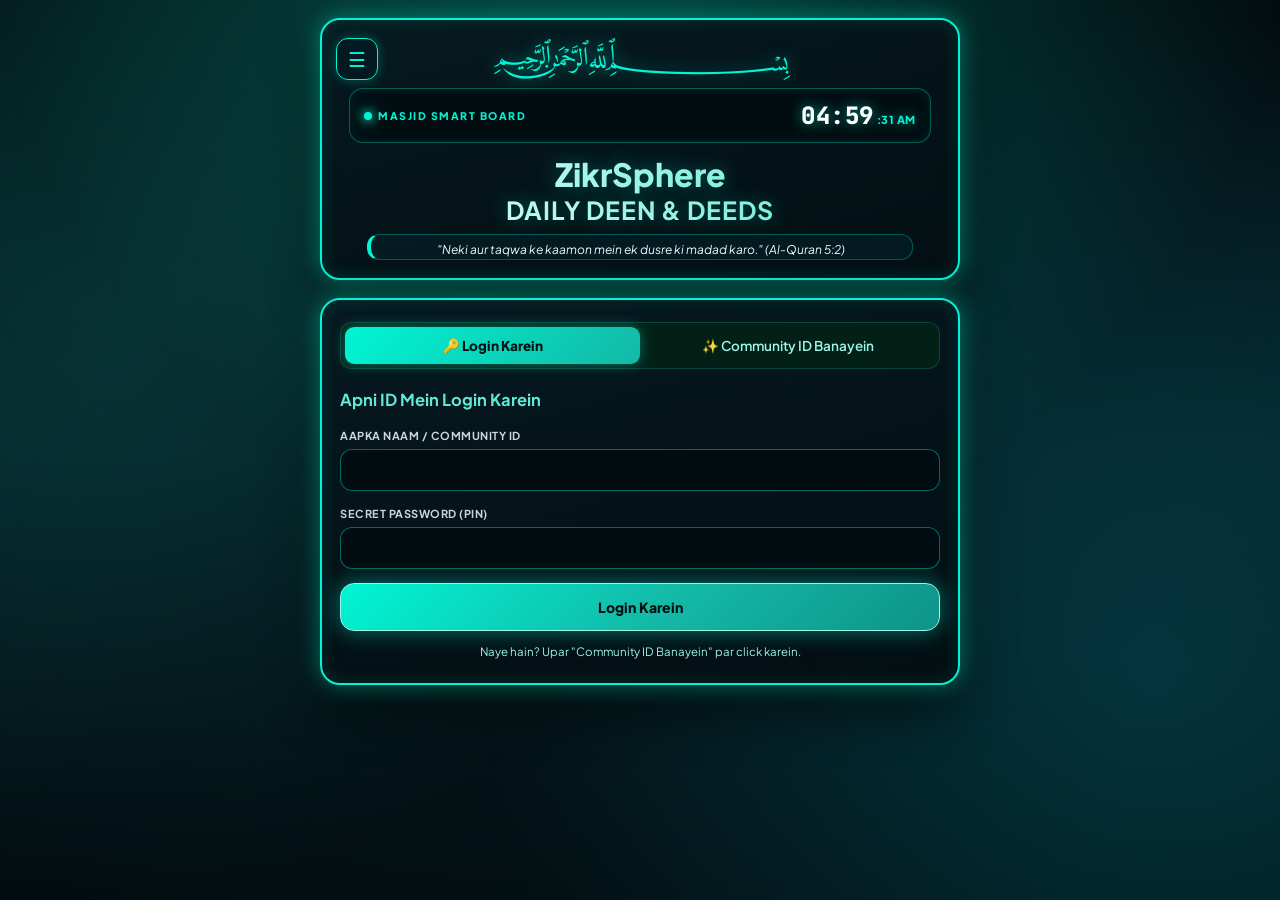
==== index.html @ a0f5b9b6 "Update print statement from 'Hello' to 'Goodbye'" ====
<!DOCTYPE html>
<html lang="en">
<head>
    <meta charset="UTF-8">
    <script>
      window.deferredInstallPrompt = null;
      window.addEventListener('beforeinstallprompt', function(e) {
        e.preventDefault();
        window.deferredInstallPrompt = e;
      });
    </script>

    <script src="https://cdn.onesignal.com/sdks/web/v16/OneSignalSDK.page.js" defer></script>
    <script>
      window.OneSignalDeferred = window.OneSignalDeferred || [];
      OneSignalDeferred.push(async function(OneSignal) {
        await OneSignal.init({
          appId: "ca081af3-7201-48d8-a6d3-e0fd6e624ccb",
          notifyButton: { enable: false }
        });
        try { await OneSignal.Notifications.requestPermission(); } catch(e) {}
      });
    </script>

    <meta name="google-site-verification" content="edHXVXITTAfMQl8u8ikPInDeuiBOflpyqihuVVBjpzU" />
    <link rel="canonical" href="https://zikrsphere.vercel.app/" />
    <meta name="viewport" content="width=device-width, initial-scale=1.0">
    <meta name="theme-color" content="#031014">
    <link rel="manifest" href="manifest.json">
    
    <title>ZikrSphere | Daily Deen & Deeds by ABBU SHAHMA, Muhammad Sibgathullah & MD FIROZ ALAM</title>
    <meta name="author" content="ABBU SHAHMA, Muhammad Sibgathullah, MD FIROZ ALAM">
    <meta name="description" content="ZikrSphere | Daily Deen & Deeds - Islamic Community Tracker by ABBU SHAHMA, Muhammad Sibgathullah, and MD FIROZ ALAM.">
    <meta name="keywords" content="ZikrSphere, abbu shahma, Muhammad Sibgathullah, MD FIROZ ALAM">

    <link rel="icon" type="image/jpeg" sizes="192x192" href="https://zikrsphere.vercel.app/logo.jpg">
    <link rel="apple-touch-icon" href="https://zikrsphere.vercel.app/logo.jpg">

    <link href="https://fonts.googleapis.com/css2?family=Amiri:wght@400;700&family=JetBrains+Mono:wght@600;700;800&family=Noto+Nastaliq+Urdu:wght@400;700&family=Noto+Sans+Devanagari:wght@400;600;700&family=Plus+Jakarta+Sans:wght@400;500;600;700;800&display=swap" rel="stylesheet">
    <link rel="stylesheet" href="style.css">

    <!-- ✨ MASJID AL-NOOR FUTURISTIC NEON AQUA LED DISPLAY THEME -->
    <style>
      :root {
        --bg-deep: #031014 !important;
        --bg-card: rgba(5, 22, 28, 0.92) !important;
        --gold: #00f5d4 !important;
        --gold-light: #5eead4 !important;
        --emerald-bright: #00f5d4 !important;
        --text-main: #f0fdfa !important;
        --text-muted: #99f6e4 !important;
        --border-gold: rgba(0, 245, 212, 0.45) !important;
        --border-subtle: rgba(45, 212, 191, 0.2) !important;
      }

      /* Sunlit Mosque Teal-Slate Ambience Background */
      body {
        background-color: #020c10 !important;
        background-image:
          radial-gradient(circle at 50% -10%, rgba(0, 245, 212, 0.28) 0%, transparent 55%),
          radial-gradient(circle at 10% 35%, rgba(20, 184, 166, 0.16) 0%, transparent 45%),
          radial-gradient(circle at 90% 75%, rgba(6, 182, 212, 0.18) 0%, transparent 50%),
          linear-gradient(135deg, rgba(0, 245, 212, 0.04) 0%, transparent 40%, rgba(0, 245, 212, 0.03) 100%),
          linear-gradient(180deg, #020a0d 0%, #051920 50%, #020c10 100%) !important;
        background-attachment: fixed !important;
        color: #f0fdfa !important;
        padding-bottom: 135px !important;
      }

      /* Neon Aqua LED Framed Display Board (Exactly like Masjid Digital Screen) */
      header, .card, .side-drawer, .modal-content, .notif-dropdown-popup {
        background: linear-gradient(165deg, rgba(6, 24, 31, 0.95) 0%, rgba(3, 14, 18, 0.98) 100%) !important;
        border: 2px solid #00f5d4 !important;
        box-shadow:
          0 0 22px rgba(0, 245, 212, 0.38),
          0 0 45px rgba(0, 245, 212, 0.12),
          inset 0 0 18px rgba(0, 245, 212, 0.12),
          0 20px 50px rgba(0, 0, 0, 0.85) !important;
        backdrop-filter: blur(18px) !important;
        -webkit-backdrop-filter: blur(18px) !important;
        border-radius: 20px !important;
      }

      /* Live Digital Masjid Clock Bar inside Header */
      .masjid-digital-topbar {
        display: flex;
        justify-content: space-between;
        align-items: center;
        background: rgba(2, 12, 16, 0.85);
        border: 1px solid rgba(0, 245, 212, 0.35);
        border-radius: 14px;
        padding: 8px 14px;
        margin: 10px auto 12px auto;
        max-width: 96%;
        box-shadow: inset 0 0 12px rgba(0, 245, 212, 0.1);
      }
      .masjid-board-tag {
        display: inline-flex;
        align-items: center;
        gap: 6px;
        font-size: 10.5px;
        font-weight: 800;
        letter-spacing: 1.5px;
        text-transform: uppercase;
        color: #00f5d4;
      }
      .masjid-led-dot {
        width: 8px;
        height: 8px;
        border-radius: 50%;
        background: #00f5d4;
        box-shadow: 0 0 10px #00f5d4, 0 0 18px #00f5d4;
        animation: pulseLed 1.8s infinite ease-in-out;
      }
      @keyframes pulseLed {
        0%, 100% { opacity: 1; transform: scale(1); }
        50% { opacity: 0.45; transform: scale(1.25); }
      }
      .masjid-live-clock {
        font-family: 'JetBrains Mono', monospace;
        font-size: clamp(18px, 4.5vw, 24px);
        font-weight: 800;
        color: #ffffff;
        text-shadow: 0 0 14px rgba(0, 245, 212, 0.65);
        letter-spacing: 0.5px;
      }
      .masjid-live-clock small {
        font-size: 11px;
        color: #00f5d4;
        margin-left: 3px;
      }

      header h1 {
        font-family: 'Plus Jakarta Sans', sans-serif !important;
        font-size: clamp(22px, 5vw, 32px) !important;
        font-weight: 800 !important;
        line-height: 1.2 !important;
        color: #ffffff !important;
        text-shadow: 0 0 20px rgba(0, 245, 212, 0.35) !important;
        margin: 4px 0 8px 0 !important;
      }
      header h1 .cyan-italic {
        display: block;
        font-size: 0.78em;
        font-weight: 700 !important;
        color: #00f5d4 !important;
        letter-spacing: 1px;
        text-transform: uppercase;
        margin-top: 2px;
      }

      .bismillah {
        color: #00f5d4 !important;
        text-shadow: 0 0 16px rgba(0, 245, 212, 0.55) !important;
      }

      .ayah-box {
        background: rgba(4, 31, 38, 0.72) !important;
        border: 1px solid rgba(0, 245, 212, 0.3) !important;
        border-left: 4px solid #00f5d4 !important;
        color: #e6fffa !important;
        border-radius: 12px !important;
      }

      .hijri-badge {
        background: rgba(0, 245, 212, 0.12) !important;
        border: 1.5px solid #00f5d4 !important;
        color: #ffffff !important;
        font-weight: 800 !important;
        box-shadow: 0 0 16px rgba(0, 245, 212, 0.25) !important;
      }

      .menu-toggle-btn, .notif-bell-btn {
        background: rgba(4, 26, 33, 0.9) !important;
        border: 1.5px solid #00f5d4 !important;
        color: #00f5d4 !important;
        box-shadow: 0 0 12px rgba(0, 245, 212, 0.3) !important;
      }
      .supreme-admin-pill {
        background: rgba(0, 245, 212, 0.15) !important;
        border: 1.5px solid #00f5d4 !important;
        color: #00f5d4 !important;
        box-shadow: 0 0 12px rgba(0, 245, 212, 0.25) !important;
      }

      /* First Page (Home) Styled Like Masjid Smart Display Panels */
      .guide-box {
        background: linear-gradient(145deg, rgba(6, 36, 44, 0.85) 0%, rgba(3, 18, 23, 0.95) 100%) !important;
        border: 1.5px solid rgba(0, 245, 212, 0.32) !important;
        border-left: 5px solid #00f5d4 !important;
        border-radius: 16px !important;
        box-shadow: 0 8px 24px rgba(0, 0, 0, 0.45), inset 0 0 15px rgba(0, 245, 212, 0.06) !important;
        padding: 16px !important;
        margin-bottom: 14px !important;
      }
      .guide-box h3 {
        color: #00f5d4 !important;
        border-bottom: 1px solid rgba(0, 245, 212, 0.22) !important;
        padding-bottom: 6px !important;
        margin-bottom: 10px !important;
        text-shadow: 0 0 10px rgba(0, 245, 212, 0.3) !important;
      }
      .rakat-pill, .guide-box span, .guide-box div span, .badge-chip {
        background: rgba(0, 245, 212, 0.16) !important;
        border: 1px solid #00f5d4 !important;
        color: #ffffff !important;
        font-weight: 700 !important;
        border-radius: 8px !important;
        box-shadow: 0 0 10px rgba(0, 245, 212, 0.2) !important;
      }

      #sectionTracker h2, #sectionHome h2, #sectionDashboard h2, #sectionRecords h2 {
        font-size: 16.5px !important;
        font-weight: 800 !important;
        color: #00f5d4 !important;
        letter-spacing: 0.5px !important;
        margin: 20px 0 12px 0 !important;
        padding-bottom: 8px !important;
        border-bottom: 1.5px solid rgba(0, 245, 212, 0.3) !important;
        text-shadow: 0 0 12px rgba(0, 245, 212, 0.3) !important;
      }

      .namaz-grid, .extra-grid {
        display: grid !important;
        grid-template-columns: repeat(2, 1fr) !important;
        gap: 12px !important;
      }
      .namaz-card.full-width {
        grid-column: span 2 !important;
      }

      /* ============================================================================
         🎯 3-COLOR SMART REPORT CARDS & DROPDOWNS (RED / NEON GREEN / AMBER YELLOW)
         ============================================================================ */

      /* 1. ❌ NAHI PADHI (Default) -> Deep Ruby-Red LED Glass */
      .namaz-card,
      .namaz-card.status-nahi {
        background: linear-gradient(145deg, rgba(127, 29, 29, 0.32) 0%, rgba(6, 18, 23, 0.96) 100%) !important;
        border: 1.5px solid rgba(239, 68, 68, 0.55) !important;
        border-left: 5px solid #ef4444 !important;
        border-radius: 16px !important;
        padding: 14px !important;
        box-shadow: 0 8px 22px rgba(0, 0, 0, 0.5), 0 0 14px rgba(239, 68, 68, 0.15) !important;
        transition: all 0.25s ease !important;
      }

      .namaz-card label {
        display: flex !important;
        justify-content: space-between !important;
        align-items: center !important;
        margin-bottom: 10px !important;
        font-size: 13.5px !important;
        font-weight: 800 !important;
        color: #ffffff !important;
      }

      .namaz-card .arabic-text {
        font-family: 'Amiri', serif !important;
        font-size: 16px !important;
        font-weight: 700 !important;
        color: #00f5d4 !important;
        background: rgba(0, 245, 212, 0.12) !important;
        border: 1px solid rgba(0, 245, 212, 0.4) !important;
        padding: 2px 10px !important;
        border-radius: 99px !important;
      }

      .namaz-card .modern-select,
      .namaz-card.status-nahi .modern-select {
        width: 100% !important;
        padding: 10px 12px !important;
        font-size: 13px !important;
        font-weight: 800 !important;
        background-color: #1f080d !important;
        border: 1.5px solid #ef4444 !important;
        color: #fca5a5 !important;
        border-radius: 10px !important;
        cursor: pointer !important;
        box-shadow: inset 0 0 10px rgba(239, 68, 68, 0.2) !important;
        color-scheme: dark !important;
      }

      /* 2. ✅ ADA / RAKHA / TILAWAT -> Masjid Board Highlighted Emerald-Aqua Green */
      .namaz-card.status-ada {
        background: linear-gradient(90deg, rgba(16, 185, 129, 0.38) 0%, rgba(5, 150, 105, 0.25) 60%, rgba(4, 24, 29, 0.96) 100%) !important;
        border: 1.5px solid #00f5d4 !important;
        border-left: 6px solid #00f5d4 !important;
        box-shadow: 0 8px 25px rgba(0, 0, 0, 0.5), 0 0 20px rgba(0, 245, 212, 0.32) !important;
      }
      .namaz-card.status-ada .modern-select {
        background-color: #03261e !important;
        border: 1.5px solid #00f5d4 !important;
        color: #5eead4 !important;
        box-shadow: 0 0 14px rgba(0, 245, 212, 0.3) !important;
      }

      /* 3. 🕒 QAZA PADHI -> Warm Amber-Yellow LED Glass */
      .namaz-card.status-qaza {
        background: linear-gradient(145deg, rgba(180, 83, 9, 0.38) 0%, rgba(8, 20, 25, 0.96) 100%) !important;
        border: 1.5px solid #f59e0b !important;
        border-left: 6px solid #fde047 !important;
        box-shadow: 0 8px 25px rgba(0, 0, 0, 0.5), 0 0 18px rgba(245, 158, 11, 0.28) !important;
      }
      .namaz-card.status-qaza .modern-select {
        background-color: #241704 !important;
        border: 1.5px solid #fbbf24 !important;
        color: #fde047 !important;
        box-shadow: 0 0 12px rgba(245, 158, 11, 0.3) !important;
      }

      /* General Dropdowns & Open Option Colors */
      .modern-select {
        background-color: #041920 !important;
        color: #ffffff !important;
        border: 1.5px solid rgba(0, 245, 212, 0.45) !important;
        border-radius: 10px !important;
        color-scheme: dark !important;
      }
      select option,
      select optgroup,
      .modern-select option,
      .modern-select optgroup {
        background-color: #04151a !important;
        background: #04151a !important;
        color: #5eead4 !important;
        font-weight: 800 !important;
        padding: 10px !important;
      }
      select option[value="Nahi"],
      .modern-select option[value="Nahi"] {
        background-color: #1c070b !important;
        color: #fca5a5 !important;
      }
      select option[value="Ada"],
      select option[value="Rakha"],
      .modern-select option[value="Ada"],
      .modern-select option[value="Rakha"] {
        background-color: #03221a !important;
        color: #5eead4 !important;
      }
      select option[value="Qaza"],
      .modern-select option[value="Qaza"] {
        background-color: #211504 !important;
        color: #fde047 !important;
      }

      /* Progress Bar (Masjid Board Next Iqamah Progress Style) */
      .progress-container {
        background: linear-gradient(135deg, rgba(6, 38, 46, 0.92), rgba(3, 18, 23, 0.98)) !important;
        border: 1.5px solid #00f5d4 !important;
        border-radius: 16px !important;
        padding: 16px !important;
        box-shadow: 0 0 22px rgba(0, 245, 212, 0.2) !important;
      }
      #progressPercent {
        font-family: 'JetBrains Mono', monospace !important;
        font-size: 19px !important;
        font-weight: 800 !important;
        color: #00f5d4 !important;
        text-shadow: 0 0 12px rgba(0, 245, 212, 0.65) !important;
      }
      .progress-track {
        height: 12px !important;
        background: rgba(1, 10, 13, 0.95) !important;
        border-radius: 99px !important;
        border: 1px solid rgba(0, 245, 212, 0.35) !important;
      }
      .progress-fill {
        background: linear-gradient(90deg, #0d9488 0%, #14b8a6 50%, #00f5d4 100%) !important;
        box-shadow: 0 0 16px #00f5d4 !important;
      }

      /* Buttons */
      .btn, #submitBtn {
        background: linear-gradient(135deg, #00f5d4 0%, #14b8a6 55%, #0d9488 100%) !important;
        color: #021210 !important;
        font-weight: 900 !important;
        border: 1.5px solid #99f6e4 !important;
        box-shadow: 0 0 22px rgba(0, 245, 212, 0.45) !important;
        border-radius: 14px !important;
        padding: 14px !important;
        font-size: 14px !important;
      }
      #t_markAllBtn, .btn-secondary {
        background: rgba(0, 245, 212, 0.14) !important;
        border: 1.5px solid #00f5d4 !important;
        color: #00f5d4 !important;
        font-weight: 800 !important;
        box-shadow: 0 0 15px rgba(0, 245, 212, 0.2) !important;
      }

      /* Sub-boxes, Inputs & Tabs */
      .admin-sub-box, .aamal-stat-card, .detailed-record-card, .leaderboard-item, .settings-sub-box, .panel-inner-card, .admin-stat-box {
        background: linear-gradient(150deg, rgba(6, 32, 39, 0.85) 0%, rgba(3, 15, 19, 0.95) 100%) !important;
        border: 1px solid rgba(0, 245, 212, 0.3) !important;
        border-radius: 16px !important;
      }
      input[type="text"], input[type="password"], input[type="date"], textarea {
        background: rgba(2, 13, 17, 0.95) !important;
        border: 1.5px solid rgba(0, 245, 212, 0.4) !important;
        color: #ffffff !important;
        border-radius: 12px !important;
      }
      .tab-btn.active, .lang-btn.active {
        background: linear-gradient(135deg, #00f5d4, #14b8a6) !important;
        color: #021210 !important;
        font-weight: 800 !important;
        box-shadow: 0 0 14px rgba(0, 245, 212, 0.4) !important;
      }

      /* History Pills */
      .status-pill.pill-ada {
        background: rgba(16, 185, 129, 0.22) !important;
        border: 1px solid #00f5d4 !important;
        color: #5eead4 !important;
      }
      .status-pill.pill-qaza {
        background: rgba(245, 158, 11, 0.22) !important;
        border: 1px solid #fbbf24 !important;
        color: #fde047 !important;
      }
      .status-pill.pill-nahi {
        background: rgba(239, 68, 68, 0.22) !important;
        border: 1px solid #ef4444 !important;
        color: #fca5a5 !important;
      }

      /* Bottom Navigation Bar */
      .bottom-nav-bar {
        background: rgba(2, 12, 16, 0.96) !important;
        border-top: 2px solid #00f5d4 !important;
        box-shadow: 0 -6px 25px rgba(0, 245, 212, 0.28) !important;
        backdrop-filter: blur(16px) !important;
        z-index: 9990 !important;
      }
      .bottom-nav-btn {
        background: rgba(6, 28, 35, 0.75) !important;
        border: 1px solid rgba(0, 245, 212, 0.22) !important;
        color: #99f6e4 !important;
      }
      .bottom-nav-btn.active {
        background: linear-gradient(135deg, #00f5d4, #14b8a6) !important;
        border-color: #ffffff !important;
        color: #021210 !important;
        font-weight: 900 !important;
        box-shadow: 0 0 16px rgba(0, 245, 212, 0.55) !important;
      }

      #zikr-nav-trigger-fallback {
        background: linear-gradient(135deg, #00f5d4, #0d9488) !important;
        color: #021210 !important;
        border: 2px solid #ffffff !important;
        box-shadow: 0 0 22px rgba(0, 245, 212, 0.65) !important;
      }
    </style>
</head>
<body class="zs-logged-out" onclick="closeNotifDropdownOutside(event)">

    <input type="file" id="changePhotoInput" accept="image/*" style="display: none;" onchange="updateProfilePhoto(this)">

    <!-- THREE-LINE SIDE DRAWER MENU -->
    <div id="sideDrawerOverlay" class="side-drawer-overlay" onclick="closeSideMenu(event)">
        <div class="side-drawer" onclick="event.stopPropagation()">
            <span class="drawer-close" onclick="toggleSideMenu()">&times;</span>
            
            <div class="drawer-profile-header">
                <img id="drawerUserAvatar" src="https://i.ibb.co/6Wv1V6Zm/default-avatar.png" alt="User Avatar" onclick="openFullScreenPhoto(this.src)">
                <div id="drawerUserSerialBadge" class="serial-pill hidden" style="display:none !important;"></div>
                <h3 id="drawerUserName">Assalamu Alaikum</h3>
                <p id="t_memberSub">🕌 ZikrSphere Community Member</p>
            </div>

            <div class="drawer-menu-list">
                <!-- MENU 1: SETTINGS -->
                <button type="button" class="drawer-nav-item" id="btnMenuSettings" onclick="toggleDrawerPanel('panelSettings', 'btnMenuSettings')">
                    <span id="t_menuSettingsBtn">⚙️ Settings & Account</span>
                    <span class="chevron-icon">▾</span>
                </button>
                <div id="panelSettings" class="drawer-panel">
                    <div class="panel-inner-card settings-spacious-wrap">
                        <div class="settings-sub-box">
                            <div class="settings-box-title" id="t_settingsSub">🌐 Puri Website Ki Bhasha Chunein:</div>
                            <div class="settings-lang-grid">
                                <button type="button" class="lang-btn" id="langBtn-en" onclick="setLanguage('en')">🇬🇧 English</button>
                                <button type="button" class="lang-btn active" id="langBtn-ro" onclick="setLanguage('ro')">🌐 Roman</button>
                                <button type="button" class="lang-btn" id="langBtn-hi" onclick="setLanguage('hi')">🇮🇳 हिंदी</button>
                                <button type="button" class="lang-btn" id="langBtn-ur" onclick="setLanguage('ur')">🕌 اردو</button>
                            </div>
                        </div>

                        <div id="accountUpdateWrap" class="settings-sub-box hidden">
                            <div class="settings-box-title" id="t_changeAccTitle">✏️ Naam Aur Password Badlein:</div>
                            <p class="settings-box-hint" id="t_changeAccHint">Naam badalne par aapke pichhle saare records naye naam par automatic shift ho jayenge.</p>
                            <div class="settings-input-stack">
                                <input type="text" id="updateNewName" placeholder="">
                                <input type="password" id="updateNewPass" placeholder="">
                                <button type="button" class="btn settings-save-btn" id="t_updateAccBtn" onclick="updateAccountDetails()">💾 Naam & Password Save Karein</button>
                            </div>
                        </div>

                        <div id="settingsPhotoWrap" class="settings-sub-box hidden">
                            <div class="settings-box-title" id="t_photoBoxTitle">📸 Profile Photo Update:</div>
                            <button type="button" class="btn btn-secondary settings-photo-btn" id="t_drawerPhotoBtn" onclick="document.getElementById('changePhotoInput').click();">📸 HD Profile Photo Badlein</button>
                        </div>
                    </div>
                </div>

                <!-- MENU 2: CHAT -->
                <button type="button" class="drawer-nav-item" id="btnMenuChat" onclick="toggleDrawerPanel('panelChat', 'btnMenuChat')">
                    <span id="t_menuChatBtn">💬 Admin Chat & Reply</span>
                    <span class="chevron-icon">▾</span>
                </button>
                <div id="panelChat" class="drawer-panel">
                    <div class="panel-inner-card">
                        <div class="chat-top-row">
                            <span id="t_chatHeaderTitle">💬 Direct Conversation</span>
                            <span id="adminChatBadge" class="badge-chip hidden">👑 Admin Reply Mode</span>
                        </div>
                        <div class="partner-status-bar">
                            <div id="chatPartnerOnlineStatus">
                                <span class="status-dot online"></span><span>Online</span>
                            </div>
                            <div class="tick-legend">
                                <span class="tick-1">✓</span> Offline &nbsp;
                                <span class="tick-2">✓✓</span> Online &nbsp;
                                <span class="tick-3">✓✓✓</span> Seen
                            </div>
                        </div>
                        <div id="adminReplySelectorWrap" class="hidden" style="margin-bottom: 10px;">
                            <label id="t_replyToLabel" style="font-size: 10.5px; color: #00f5d4;">Reply to Member:</label>
                            <select id="adminReplyTarget" class="modern-select" style="padding: 8px 10px; font-size: 12px;" onchange="markConversationSeen(); renderChatConversation();"></select>
                        </div>
                        <div class="chat-messages-box" id="chatMessagesBox"></div>
                        <div class="chat-input-row">
                            <input type="text" id="chatMsgInput" placeholder="" onkeypress="if(event.key==='Enter') sendChatMessage()">
                            <button type="button" class="chat-send-btn" id="sendChatBtn" onclick="sendChatMessage()">➤</button>
                        </div>
                    </div>
                </div>

                <!-- MENU 3: ABOUT DEVELOPER -->
                <button type="button" class="drawer-nav-item" id="btnMenuAbout" onclick="toggleDrawerPanel('panelAbout', 'btnMenuAbout')">
                    <span id="t_menuAboutBtn">👨‍💻 About Developer</span>
                    <span class="chevron-icon">▾</span>
                </button>
                <div id="panelAbout" class="drawer-panel">
                    <div class="panel-inner-card" style="text-align: center;">
                        <h3 id="t_aboutHeading" style="color: var(--gold-light); font-size: 14.5px; margin-bottom: 14px;">👨‍💻 About Co-Founders & Developers</h3>
                        
                        <figure style="margin: 0;">
                            <img id="devPhotoImg" src="https://zikrsphere.vercel.app/abbu-shahma.jpeg" alt="ABBU SHAHMA" class="drawer-dev-photo" onclick="openFullScreenPhoto(this.src)">
                            <figcaption>
                                <h4 style="color: var(--gold-light); font-size: 19px; font-weight: 800; margin-top: 4px;">ABBU SHAHMA</h4>
                                <p id="t_aboutRole" style="font-size: 12px; color: var(--emerald-bright); font-weight: 800; margin-bottom: 8px;">Co-Founder & Lead Developer — ZikrSphere</p>
                            </figcaption>
                        </figure>
                        <p id="t_aboutBio" style="font-size: 12.5px; color: var(--text-main); line-height: 1.65;">
                            Assalamu Alaikum! Mera naam <strong>ABBU SHAHMA</strong> hai. Maine <strong>ZikrSphere | Daily Deen & Deeds</strong> banaya hai.
                        </p>

                        <div class="founder-divider"></div>

                        <figure style="margin: 0;">
                            <img id="sibgathullahPhotoImg" src="https://zikrsphere.vercel.app/muhammad-sibgathullah.jpg" alt="Muhammad Sibgathullah" class="drawer-dev-photo" onclick="openFullScreenPhoto(this.src)" data-fallback-step="0" onerror="handleSibgathullahImgError(this)">
                            <figcaption>
                                <h4 style="color: var(--gold-light); font-size: 18px; font-weight: 800; margin-top: 4px;">Muhammad Sibgathullah</h4>
                                <p style="font-size: 12px; color: var(--emerald-bright); font-weight: 800; margin-bottom: 6px;">Co-Founder & Islamic Advisor — ZikrSphere</p>
                            </figcaption>
                        </figure>
                        <p style="font-size: 12px; color: var(--text-main); line-height: 1.55;">
                            <strong>Muhammad Sibgathullah</strong> — Co-Founder & Islamic Advisor, ZikrSphere.
                        </p>

                        <div class="founder-divider"></div>

                        <figure style="margin: 0;">
                            <img id="firozPhotoImg" src="https://zikrsphere.vercel.app/md-firoz-alam.jpg" alt="MD FIROZ ALAM" class="drawer-dev-photo" onclick="openFullScreenPhoto(this.src)">
                            <figcaption>
                                <h4 style="color: var(--gold-light); font-size: 18px; font-weight: 800; margin-top: 4px;">MD FIROZ ALAM</h4>
                                <p style="font-size: 12px; color: var(--emerald-bright); font-weight: 800; margin-bottom: 6px;">Co-Founder & Project Coordinator — ZikrSphere</p>
                            </figcaption>
                        </figure>
                        <p style="font-size: 12px; color: var(--text-main); line-height: 1.55;">
                            <strong>MD FIROZ ALAM</strong> — Co-Founder & Project Coordinator, ZikrSphere.
                        </p>
                    </div>
                </div>

                <!-- 1-CLICK INSTALL APP BUTTON -->
                <button type="button" class="drawer-nav-item" id="drawerInstallAppBtn" onclick="installZikrSphereApp()" style="border-color: #00f5d4 !important; color: #00f5d4 !important; background: rgba(0, 245, 212, 0.14) !important;">
                    <span>📲 Install ZikrSphere App (1-Click)</span>
                    <span>⬇️</span>
                </button>

                <!-- LOGGED-IN USER EXTRA ACTIONS -->
                <div id="drawerUserActions" class="hidden" style="margin-top: 10px; display: flex; flex-direction: column; gap: 10px;">
                    <button type="button" class="drawer-nav-item" id="t_drawerReportBtn" onclick="toggleSideMenu(); exportMyReportCSV();">
                        <span>📥 Download My Report (CSV)</span>
                        <span>➔</span>
                    </button>
                    <button type="button" class="logout-btn" id="t_drawerLogoutBtn" onclick="toggleSideMenu(); logout();">🚪 Logout Karein</button>
                </div>
            </div>
        </div>
    </div>

    <!-- MAIN CONTAINER -->
    <div class="container">
        <header>
            <button type="button" id="hamburgerBtn" class="menu-toggle-btn" onclick="toggleSideMenu()" title="Menu & Settings">☰</button>
            <button type="button" id="notifBellBtn" class="notif-bell-btn zs-auth-only" onclick="toggleNotifPopup(event)" title="Notifications">
                🔔
                <span id="notifBadgeCount" class="notif-badge-dot hidden">0</span>
            </button>
            <div id="supremeAdminHeaderBadge" class="supreme-admin-pill hidden zs-auth-only">👑 SUPREME ADMIN: ABBU SHAHMA</div>
            <div class="bismillah">﷽</div>

            <!-- MASJID SMART BOARD DIGITAL CLOCK BAR -->
            <div class="masjid-digital-topbar">
                <span class="masjid-board-tag"><span class="masjid-led-dot"></span> MASJID SMART BOARD</span>
                <span class="masjid-live-clock" id="masjidLiveClock">09:38<small>PM</small></span>
            </div>

            <h1>ZikrSphere <span class="cyan-italic">Daily Deen & Deeds</span></h1>
            <div class="ayah-box" id="t_ayah">"Neki aur taqwa ke kaamon mein ek dusre ki madad karo." (Al-Quran 5:2)</div>
            <div class="hijri-badge zs-auth-only" id="hijriDateBadge">🌙 Hijri Calendar...</div>
        </header>

        <!-- NOTIFICATIONS POPUP -->
        <div id="notifDropdownPopup" class="notif-dropdown-popup hidden" onclick="event.stopPropagation()">
            <div class="notif-popup-header">
                <div class="notif-popup-title">
                    <span>🔔</span>
                    <span id="t_notifPopupTitle">Notifications</span>
                    <span id="notifPopupCountPill" class="notif-count-pill">0</span>
                </div>
                <div style="display: flex; align-items: center; gap: 8px;">
                    <button type="button" class="notif-clear-btn" id="t_clearNotifBtn" onclick="clearAllNotifications()">🗑️ Clear All</button>
                    <span style="cursor:pointer; color:var(--gold-light); font-size:20px; line-height:1;" onclick="closeNotifPopup()">&times;</span>
                </div>
            </div>
            <div id="adminBroadcastComposer" class="hidden" style="padding: 12px 14px; background: rgba(3, 18, 23, 0.96); border-bottom: 1px solid var(--border-gold);">
                <div style="font-size: 11px; font-weight: 800; color: var(--gold-light); margin-bottom: 6px;">📢 Send Admin Notification to All Members</div>
                <input type="text" id="broadcastTitleInput" placeholder="" style="padding: 8px 10px; font-size: 12px; margin-bottom: 6px; background: #020d11; border: 1px solid var(--border-gold);">
                <textarea id="broadcastInput" rows="2" placeholder="" style="font-size: 12px; padding: 8px 10px; margin-bottom: 8px; background: #020d11; border: 1px solid var(--border-gold);"></textarea>
                <button type="button" class="btn" id="sendBroadcastBtn" style="padding: 9px; font-size: 12.5px;" onclick="sendAdminBroadcast()">🚀 Publish Notification</button>
            </div>
            <div class="notif-popup-list" id="notifListBox"></div>
        </div>

        <!-- LOGIN / REGISTER CARD -->
        <div class="card" id="authCard">
            <div class="tabs">
                <button type="button" class="tab-btn active" id="loginTab" onclick="switchTab('login')">🔑 Login Karein</button>
                <button type="button" class="tab-btn" id="registerTab" onclick="switchTab('register')">✨ Community ID Banayein</button>
            </div>
            <h2 id="authTitle">Apni ID Mein Login Karein</h2>
            <form onsubmit="event.preventDefault(); handleAuth();" autocomplete="off">
                <div class="form-group">
                    <label id="t_labelName">Aapka Naam / Community ID</label>
                    <input type="text" id="authName" placeholder="" value="" autocomplete="off">
                </div>
                <div class="form-group">
                    <label id="t_labelPass">Secret Password (PIN)</label>
                    <input type="password" id="authPass" placeholder="" value="" autocomplete="new-password">
                </div>
                <div class="form-group" id="photoGroup" style="display: none;">
                    <label id="t_labelPhoto">HD Profile Photo Upload Karein</label>
                    <div class="file-upload-wrapper">
                        <button type="button" class="file-upload-btn" id="regPhotoBtnText">📸 Gallery Se Apni Photo Chunein</button>
                        <input type="file" id="authPhotoFile" accept="image/*" onchange="compressImageHD(this, function(base64){ tempBase64Photo = base64; document.getElementById('regPhotoBtnText').innerText = translations[currentLang].regPhotoSelectedText; })">
                    </div>
                </div>
                <button type="submit" class="btn" id="authBtn">Login Karein</button>
            </form>
            <p class="help-text" id="authHelp">Naye hain? Upar "Community ID Banayein" par click karein.</p>
        </div>

        <!-- MAIN APP CONTAINER -->
        <div class="card hidden" id="trackerCard">
            <div id="sectionHome" class="hidden">
                <h2 id="t_homeTitle">🏠 ZikrSphere Home & Islami Rehnumai</h2>
                <div class="guide-box" id="homeBoxMaqsad"></div>
                <div class="guide-box" id="homeBoxNamaz"></div>
                <div class="guide-box" id="homeBoxRoza"></div>
                <div class="guide-box" id="homeBoxTarawih"></div>
                <button type="button" class="btn" id="t_goToReportBtn" onclick="switchSection('tracker')">📝 Aaj Ki Namaz & Roza Report Darj Karein ➔</button>
            </div>

            <div id="sectionTracker">
                <div class="progress-container">
                    <div class="progress-header">
                        <span id="progressText">🌙 Aaj Ka Ibadat Focus</span>
                        <span id="progressPercent">0%</span>
                    </div>
                    <div class="progress-track">
                        <div class="progress-fill" id="progressBar"></div>
                    </div>
                </div>
                <div class="form-group">
                    <label id="t_dateLabel">📅 Tarik (Date)</label>
                    <input type="date" id="reportDate" onchange="checkDayAndLoadData()">
                </div>
                <button type="button" class="btn btn-secondary" id="t_markAllBtn" onclick="markAll()">✨ Alhumdulillah! Sabhi 5 Farz Namaz Ada Ho Gayi</button>

                <h2 id="t_namazHeading">🕋 5 Waqt Ki Farz Namaz</h2>
                <div class="namaz-grid">
                    <div class="namaz-card status-nahi" id="card-fajr">
                        <label><span id="t_fajr">🌅 Fajr</span><span class="arabic-text">الفجر</span></label>
                        <select id="fajr" class="modern-select" onchange="updateUI()"></select>
                    </div>
                    <div class="namaz-card status-nahi" id="card-zuhr">
                        <label><span id="zuhrLabel">☀️ Zuhr</span><span id="zuhrArabic" class="arabic-text">الظهر</span></label>
                        <select id="zuhr" class="modern-select" onchange="updateUI()"></select>
                    </div>
                    <div class="namaz-card status-nahi" id="card-asr">
                        <label><span id="t_asr">🌤️ Asr</span><span class="arabic-text">العصر</span></label>
                        <select id="asr" class="modern-select" onchange="updateUI()"></select>
                    </div>
                    <div class="namaz-card status-nahi" id="card-maghrib">
                        <label><span id="t_maghrib">🌇 Maghrib</span><span class="arabic-text">المغرب</span></label>
                        <select id="maghrib" class="modern-select" onchange="updateUI()"></select>
                    </div>
                    <div class="namaz-card full-width status-nahi" id="card-isha">
                        <label><span id="t_isha">🌌 Isha</span><span class="arabic-text">العشاء</span></label>
                        <select id="isha" class="modern-select" onchange="updateUI()"></select>
                    </div>
                </div>

                <h2 id="t_nawafilHeading">🌟 Nawafil Namaz (Tahajjud & Al-Duha)</h2>
                <div class="namaz-grid">
                    <div class="namaz-card status-nahi" id="card-tahajjud">
                        <label><span id="t_tahajjud">🌌 Tahajjud</span><span class="arabic-text">التهجد</span></label>
                        <select id="tahajjud" class="modern-select" onchange="updateUI()"></select>
                    </div>
                    <div class="namaz-card status-nahi" id="card-duha">
                        <label><span id="t_duha">☀️ Al-Duha (Chasht / Ishraq)</span><span class="arabic-text">الضحى</span></label>
                        <select id="duha" class="modern-select" onchange="updateUI()"></select>
                    </div>
                </div>

                <h2 id="t_extraHeading">🌙 Roza, Quran & Tarawih</h2>
                <div class="extra-grid">
                    <div class="namaz-card status-nahi" id="card-roza">
                        <label><span id="t_roza">✨ Roza</span><span class="arabic-text">الصوم</span></label>
                        <select id="roza" class="modern-select" onchange="updateUI()"></select>
                    </div>
                    <div class="namaz-card status-nahi" id="card-tarawih">
                        <label><span id="t_tarawih">🕌 Tarawih</span><span class="arabic-text">التراويح</span></label>
                        <select id="tarawih" class="modern-select" onchange="updateUI()"></select>
                    </div>
                    <div class="namaz-card full-width status-nahi" id="card-quran">
                        <label><span id="t_quran">📖 Quran-e-Pak Tilawat</span><span class="arabic-text">القرآن</span></label>
                        <select id="quran" class="modern-select" onchange="updateUI()"></select>
                    </div>
                </div>

                <button type="button" class="btn" id="submitBtn" onclick="saveReport()">💾 Pura Record Google Sheet Mein Save Karein</button>
            </div>

            <div id="sectionDashboard" class="hidden">
                <h2 id="t_dashHeading" style="margin-bottom: 14px;">🏆 Community Leaderboard (Top Users)</h2>
                <div class="podium-container" id="podiumContainer"></div>
                <div class="leaderboard-list" id="leaderboardList"></div>
            </div>

            <div id="sectionRecords" class="hidden">
                <h2 id="t_recordsHeading">📜 Meri A'amal (Mukammal Ibadatnama)</h2>
                <div class="my-aamal-stats-grid">
                    <div class="aamal-stat-card">
                        <div class="aamal-stat-val" id="myStatTotalDays">0</div>
                        <div class="aamal-stat-lbl" id="t_myStatDaysLbl">📅 Kul Din</div>
                    </div>
                    <div class="aamal-stat-card">
                        <div class="aamal-stat-val" id="myStatFarzRate" style="color: #00f5d4;">0%</div>
                        <div class="aamal-stat-lbl" id="t_myStatFarzLbl">🕋 Farz Ada %</div>
                    </div>
                    <div class="aamal-stat-card">
                        <div class="aamal-stat-val" id="myStatTotalRoza" style="color: #fde047;">0</div>
                        <div class="aamal-stat-lbl" id="t_myStatRozaLbl">🌙 Kul Roze</div>
                    </div>
                    <div class="aamal-stat-card">
                        <div class="aamal-stat-val" id="myStatStreak">0🔥</div>
                        <div class="aamal-stat-lbl" id="t_myStatStreakLbl">⚡ Streak</div>
                    </div>
                </div>
                <div class="aamal-toolbar">
                    <input type="text" id="myRecordSearchInput" placeholder="🔍 Tarik ya din se khojein..." oninput="renderUserHistory()">
                    <button type="button" class="btn btn-secondary aamal-dl-btn" id="t_downloadBtn" onclick="exportMyReportCSV()">📥 Excel/CSV</button>
                </div>
                <div class="history-box" id="userHistoryList"></div>
            </div>

            <div id="sectionAdmin" class="hidden">
                <h2 class="admin-main-heading">
                    <span>👑 Supreme Admin Command Center</span>
                    <span class="badge-chip" id="admRoleChip">ABBU SHAHMA VIP</span>
                </h2>
                <div class="admin-stats-grid">
                    <div class="admin-stat-box">
                        <div class="admin-stat-num" id="admStatTotalUsers">0</div>
                        <div class="admin-stat-label">👥 Kul Members</div>
                    </div>
                    <div class="admin-stat-box">
                        <div class="admin-stat-num" id="admStatTodaySub" style="color: #00f5d4;">0</div>
                        <div class="admin-stat-label">✅ Aaj Ki Reports</div>
                    </div>
                    <div class="admin-stat-box">
                        <div class="admin-stat-num" id="admStatPending" style="color: #fca5a5;">0</div>
                        <div class="admin-stat-label">⚠️ Aaj Pending (Baqi)</div>
                    </div>
                    <div class="admin-stat-box">
                        <div class="admin-stat-num" id="admStatTotalReports">0</div>
                        <div class="admin-stat-label">📜 Kul Saved Records</div>
                    </div>
                </div>
                <div class="admin-master-actions">
                    <button type="button" class="btn" onclick="exportMasterDatabaseCSV()">📥 Master Database CSV</button>
                    <button type="button" class="btn btn-secondary" onclick="RemindAllDefaultersBroadcast()">📢 Remind Pending Users</button>
                    <button type="button" class="btn admin-format-sheet-btn" id="formatSheetsBtn" onclick="adminFormatAndSyncAllSheets()">✨ Sabhi Google Sheets Ko VIP Design & Lookup Mein Set Karein</button>
                </div>
                <div class="admin-sub-box lookup-highlight-box">
                    <h3><span>🔍 Smart Member Lookup</span><span class="badge-chip">Live Full Report</span></h3>
                    <input type="text" id="adminLookupInput" placeholder="🔎 Member ka Naam ya Serial No likhein (turant poori report aayegi)..." oninput="runAdminMemberLookup()">
                    <div id="adminLookupResultBox" style="margin-top: 12px;"></div>
                </div>
                <div class="admin-sub-box">
                    <h3><span>⚠️ Aaj Jin Logon Ne Report Nahi Bheji</span><span id="admPendingDateBadge" style="font-size: 11px; color: #00f5d4;"></span></h3>
                    <div id="admPendingUsersList" style="max-height: 200px; overflow-y: auto;"></div>
                </div>
                <div class="admin-sub-box">
                    <h3><span>⚡ Kisi Bhi Member Ki Report Admin Se Bharein / Badlein</span></h3>
                    <div class="admin-quick-grid">
                        <div>
                            <label>Member Chunein</label>
                            <select id="admQuickUserSelect" class="modern-select"></select>
                        </div>
                        <div>
                            <label>Tarik (Date)</label>
                            <input type="date" id="admQuickDateInput">
                        </div>
                        <div style="grid-column: span 2;">
                            <label>Ibadat Preset</label>
                            <select id="admQuickPreset" class="modern-select">
                                <option value="AllAda">✅ Sabhi 5 Farz Namaz Ada</option>
                                <option value="AllAdaPlus">🌟 5 Farz + Tahajjud + Duha + Roza + Quran + Tarawih</option>
                                <option value="CustomFromForm">🎯 Jo Upar Report Page Par Select Hai Wahi Bharein</option>
                            </select>
                        </div>
                    </div>
                    <button type="button" class="btn" style="padding: 11px; font-size: 13px; margin-top: 10px;" onclick="adminQuickSubmitReport()">⚡ Selected Member Ki Report Save Karein</button>
                </div>
                <div class="admin-sub-box">
                    <h3><span>🔐 All Members & Sub-Admin Control</span><span id="admDirectoryCountBadge" style="font-size: 11px; color: #00f5d4;">0 Members</span></h3>
                    <p style="font-size:11px; color:#5eead4; margin-bottom:8px;">👑 Main Supreme Admin (ABBU SHAHMA) yahan se kisi bhi dost ko uske gaon/shehar ke liye <strong>Sub-Admin</strong> bana ya hata sakte hain:</p>
                    <div id="admAllMembersDirectory" style="max-height: 400px; overflow-y: auto;"></div>
                </div>
            </div>
        </div>
    </div>

    <!-- FIXED BOTTOM NAVIGATION BAR -->
    <div id="bottomNavBar" class="bottom-nav-bar hidden">
        <div class="bottom-nav-inner">
            <button type="button" class="bottom-nav-btn" id="navHomeBtn" onclick="switchSection('home')">
                <span id="t_navHome">🏠 Home</span>
            </button>
            <button type="button" class="bottom-nav-btn active" id="navTrackerBtn" onclick="switchSection('tracker')">
                <span id="t_navReport">📝 Report</span>
            </button>
            <button type="button" class="bottom-nav-btn" id="navDashBtn" onclick="switchSection('dashboard')">
                <span id="t_navDash">🏆 Dashboard</span>
            </button>
            <button type="button" class="bottom-nav-btn" id="navRecordsBtn" onclick="switchSection('records')">
                <span id="t_navRecords">📜 Meri A'amal</span>
            </button>
            <button type="button" class="bottom-nav-btn admin-special hidden" id="navAdminBtn" onclick="switchSection('admin')">
                <span id="t_navAdmin">👑 Admin</span>
            </button>
        </div>
    </div>

    <!-- MEMBER PROFILE MODAL -->
    <div id="memberModal" class="modal hidden">
        <div class="modal-content">
            <span class="close-modal" onclick="closeMemberModal()">&times;</span>
            <div style="margin-bottom: 14px;">
                <img id="modalUserAvatar" src="" class="zoomed-avatar" alt="Profile Photo" onclick="openFullScreenPhoto(this.src)">
                <div id="modalUserSerialBadge" class="serial-pill hidden" style="display:none !important;"></div>
                <h3 id="modalUserName" style="color: var(--gold-light); font-size: 20px; margin-top: 4px;">Naam</h3>
                <div id="modalUserJoinDate" style="font-size: 11px; color: var(--text-muted); margin-bottom: 4px;"></div>
                <div id="modalUserBadges" style="margin: 4px 0;"></div>
                <div id="modalUserPoints" style="font-size: 12px; color: var(--emerald-bright); font-weight: 600; margin-top: 4px;">Total Stats</div>
            </div>
            <h4 id="t_modalHistoryTitle" style="font-size: 13.5px; color: var(--gold-light); margin: 14px 0 8px; border-bottom: 1px solid var(--border-subtle); padding-bottom: 5px; text-align: left;">📜 Mukammal Ibadat Report:</h4>
            <div id="modalUserHistory" style="max-height: 310px; overflow-y: auto;"></div>
        </div>
    </div>

    <!-- FULL-SCREEN PHOTO ZOOM LIGHTBOX -->
    <div id="photoLightbox" class="photo-lightbox hidden" onclick="closeFullScreenPhoto()">
        <img id="lightboxImg" src="" alt="Full Zoom">
        <button type="button" class="btn" id="t_closeZoomBtn" style="max-width: 220px; margin-top: 16px;" onclick="closeFullScreenPhoto()">❌ Band Karein</button>
    </div>

    <!-- 4 DIVIDED JAVASCRIPT FILES -->
    <script src="translations.js"></script>
    <script src="app.js"></script>
    <script src="chat-notif.js"></script>
    <script src="leaderboard-records.js"></script>
    <script src="admin-quran.js"></script>

    <!-- 🎨 LIVE MASJID CLOCK & SMART 3-COLOR DROPDOWN SYNC -->
    <script>
      (function() {
        function updateMasjidClock() {
          const el = document.getElementById('masjidLiveClock');
          if (!el) return;
          const now = new Date();
          let h = now.getHours();
          const m = String(now.getMinutes()).padStart(2, '0');
          const s = String(now.getSeconds()).padStart(2, '0');
          const ampm = h >= 12 ? 'PM' : 'AM';
          h = h % 12 || 12;
          el.innerHTML = String(h).padStart(2, '0') + ':' + m + '<small>:' + s + ' ' + ampm + '</small>';
        }
        updateMasjidClock();
        setInterval(updateMasjidClock, 1000);

        const ids = ['fajr', 'zuhr', 'asr', 'maghrib', 'isha', 'tahajjud', 'duha', 'roza', 'tarawih', 'quran'];
        function syncCardColors() {
          ids.forEach(function(id) {
            const sel = document.getElementById(id);
            const card = document.getElementById('card-' + id);
            if (!sel || !card) return;
            const val = sel.value;
            card.classList.remove('status-nahi', 'status-ada', 'status-qaza');
            if (val === 'Qaza') {
              card.classList.add('status-qaza');
            } else if (val && val !== 'Nahi') {
              card.classList.add('status-ada');
            } else {
              card.classList.add('status-nahi');
            }
          });
        }
        const origUpdateUI = window.updateUI;
        window.updateUI = function() {
          if (typeof origUpdateUI === 'function') origUpdateUI();
          syncCardColors();
        };
        window.addEventListener('DOMContentLoaded', function() {
          setTimeout(syncCardColors, 150);
        });
      })();
    </script>
</body>
</html>
---- style.css ----
:root {
    --bg-deep: #021a13;
    --bg-emerald: #062f23;
    --card-bg: rgba(8, 53, 40, 0.92);
    --card-inner: rgba(4, 33, 24, 0.95);
    --gold: #d4af37;
    --gold-light: #fbe69b;
    --gold-glow: rgba(212, 175, 55, 0.35);
    --emerald-bright: #10b981;
    --amber: #f59e0b;
    --danger: #ef4444;
    --text-main: #f8fafc;
    --text-muted: #94a3b8;
    --border-gold: rgba(212, 175, 55, 0.38);
    --border-subtle: rgba(255, 255, 255, 0.1);
}

* {
    margin: 0;
    padding: 0;
    box-sizing: border-box;
    font-family: 'Plus Jakarta Sans', 'Noto Sans Devanagari', sans-serif;
}

body.lang-ur {
    font-family: 'Noto Nastaliq Urdu', 'Amiri', serif;
    line-height: 2.15;
}

body {
    background-color: var(--bg-deep);
    background-image: 
        radial-gradient(circle at 50% 0%, #0b4f3a 0%, transparent 65%),
        radial-gradient(circle at 85% 85%, #063829 0%, transparent 50%),
        repeating-linear-gradient(45deg, rgba(212, 175, 55, 0.02) 0px, rgba(212, 175, 55, 0.02) 2px, transparent 2px, transparent 12px);
    color: var(--text-main);
    min-height: 100vh;
    padding: 18px 14px 110px;
    line-height: 1.55;
}

.container {
    max-width: 640px;
    margin: 0 auto;
    position: relative;
}

/* HEADER & TOP BADGES */
header {
    position: relative;
    text-align: center;
    margin-bottom: 18px;
    padding: 18px 15px;
    border-radius: 22px;
    background: linear-gradient(180deg, rgba(212, 175, 55, 0.15) 0%, rgba(6, 47, 35, 0.6) 100%);
    border: 1.5px solid var(--border-gold);
    box-shadow: 0 12px 32px rgba(0, 0, 0, 0.45);
}

.supreme-admin-pill {
    display: inline-flex;
    align-items: center;
    gap: 6px;
    background: linear-gradient(135deg, #fbe69b, #d4af37, #b48a1e);
    color: #021a13;
    font-size: 11px;
    font-weight: 800;
    padding: 5px 15px;
    border-radius: 99px;
    margin-bottom: 6px;
    letter-spacing: 0.6px;
    box-shadow: 0 0 20px rgba(212, 175, 55, 0.7);
    text-transform: uppercase;
}

.serial-pill {
    display: inline-block;
    background: rgba(212, 175, 55, 0.2);
    border: 1px solid var(--gold);
    color: var(--gold-light);
    font-size: 10.5px;
    font-weight: 800;
    padding: 2px 10px;
    border-radius: 99px;
    margin-bottom: 4px;
}

.menu-toggle-btn, .notif-bell-btn {
    position: absolute;
    top: 18px;
    background: linear-gradient(135deg, rgba(212, 175, 55, 0.25), rgba(6, 47, 35, 0.92));
    border: 1.5px solid var(--gold);
    color: var(--gold-light);
    width: 42px;
    height: 42px;
    border-radius: 12px;
    font-size: 20px;
    display: flex;
    align-items: center;
    justify-content: center;
    cursor: pointer;
    box-shadow: 0 4px 14px rgba(0,0,0,0.45);
    transition: 0.22s;
}
.menu-toggle-btn { left: 14px; }
.notif-bell-btn { right: 14px; font-size: 18px; }

.menu-toggle-btn:hover, .notif-bell-btn:hover, .notif-bell-btn.active {
    transform: scale(1.06);
    background: linear-gradient(135deg, var(--gold), #b48a1e);
    color: #021a13;
    box-shadow: 0 0 15px var(--gold-glow);
}

.notif-badge-dot {
    position: absolute;
    top: -5px;
    right: -5px;
    background: linear-gradient(135deg, #10b981, #047857);
    color: #ffffff;
    font-size: 10px;
    font-weight: 800;
    min-width: 19px;
    height: 19px;
    padding: 0 4px;
    border-radius: 99px;
    display: flex;
    align-items: center;
    justify-content: center;
    border: 1.5px solid var(--gold-light);
}

.bismillah {
    font-family: 'Amiri', serif;
    font-size: 26px;
    color: var(--gold-light);
    margin-bottom: 4px;
    text-shadow: 0 2px 12px rgba(212, 175, 55, 0.4);
}

header h1 {
    font-size: 19.5px;
    font-weight: 800;
    background: linear-gradient(90deg, #ffffff, var(--gold-light));
    -webkit-background-clip: text;
    -webkit-text-fill-color: transparent;
    margin-bottom: 4px;
    padding: 0 44px;
}

.ayah-box {
    font-size: 12px;
    color: #cbd5e1;
    font-style: italic;
    max-width: 90%;
    margin: 0 auto;
    padding-top: 6px;
    border-top: 1px solid rgba(212, 175, 55, 0.22);
}

.hijri-badge {
    background: rgba(212, 175, 55, 0.16);
    border: 1px solid var(--gold);
    color: var(--gold-light);
    padding: 5px 16px;
    border-radius: 99px;
    font-size: 13.5px;
    font-weight: 700;
    display: inline-block;
    margin-top: 9px;
    box-shadow: 0 4px 12px rgba(0,0,0,0.35);
}
.hijri-badge .ar-month {
    font-family: 'Amiri', serif;
    font-size: 17px;
    margin: 0 5px;
    color: #ffffff;
}

/* FLOATING NOTIFICATIONS DROPDOWN */
.notif-dropdown-popup {
    position: absolute;
    top: 68px;
    right: 0;
    width: 355px;
    max-width: 94vw;
    background: linear-gradient(180deg, #062f23 0%, #021a13 100%);
    border: 1.5px solid var(--gold);
    border-top: 3.5px solid var(--gold-light);
    border-radius: 16px;
    box-shadow: 0 22px 55px rgba(0, 0, 0, 0.92), 0 0 25px rgba(212, 175, 55, 0.25);
    z-index: 2200;
    overflow: hidden;
    animation: fadeInDown 0.18s ease-out;
}
@keyframes fadeInDown {
    from { opacity: 0; transform: translateY(-8px); }
    to { opacity: 1; transform: translateY(0); }
}
.notif-popup-header {
    display: flex;
    align-items: center;
    justify-content: space-between;
    padding: 12px 14px;
    background: linear-gradient(90deg, rgba(212, 175, 55, 0.2), rgba(6, 47, 35, 0.9));
    border-bottom: 1px solid var(--border-gold);
}
.notif-popup-title {
    font-size: 13.5px;
    font-weight: 800;
    color: var(--gold-light);
    display: flex;
    align-items: center;
    gap: 7px;
}
.notif-count-pill {
    background: rgba(16, 185, 129, 0.22);
    color: #6ee7b7;
    border: 1px solid rgba(16, 185, 129, 0.45);
    font-size: 10.5px;
    font-weight: 800;
    padding: 1px 8px;
    border-radius: 99px;
}
.notif-clear-btn {
    background: rgba(239, 68, 68, 0.18);
    color: #fca5a5;
    border: 1px solid rgba(239, 68, 68, 0.4);
    font-size: 10.5px;
    font-weight: 700;
    padding: 4px 9px;
    border-radius: 8px;
    cursor: pointer;
    transition: 0.2s;
}
.notif-clear-btn:hover { background: #ef4444; color: #ffffff; }
.notif-popup-list { max-height: 330px; overflow-y: auto; }
.notif-card-row {
    display: flex;
    align-items: flex-start;
    gap: 11px;
    padding: 13px 14px;
    border-bottom: 1px solid rgba(212, 175, 55, 0.16);
    text-align: left;
}
.notif-circle-icon {
    width: 34px;
    height: 34px;
    border-radius: 50%;
    display: flex;
    align-items: center;
    justify-content: center;
    font-size: 15px;
    flex-shrink: 0;
}
.notif-icon-gold { background: rgba(212, 175, 55, 0.18); color: var(--gold-light); border: 1px solid var(--gold); }
.notif-icon-emerald { background: rgba(16, 185, 129, 0.18); color: #6ee7b7; border: 1px solid var(--emerald-bright); }
.notif-body-col { flex: 1; min-width: 0; }
.notif-item-heading {
    font-size: 12.5px;
    font-weight: 700;
    color: var(--gold-light);
    margin-bottom: 3px;
    display: flex;
    justify-content: space-between;
    align-items: center;
}
.notif-single-del { font-size: 14px; color: #94a3b8; cursor: pointer; padding: 0 4px; }
.notif-single-del:hover { color: #ef4444; }
.notif-item-desc { font-size: 12px; color: #e2e8f0; line-height: 1.45; word-wrap: break-word; }
.notif-item-time { font-size: 10px; color: var(--emerald-bright); margin-top: 5px; font-weight: 700; }

/* SIDE DRAWER & SPACIOUS SETTINGS DESIGN */
.side-drawer-overlay {
    position: fixed;
    top: 0;
    left: 0;
    width: 100%;
    height: 100%;
    background: rgba(2, 26, 19, 0.86);
    backdrop-filter: blur(7px);
    z-index: 2500;
    display: flex;
    opacity: 0;
    pointer-events: none;
    transition: opacity 0.25s ease;
}
.side-drawer-overlay.open { opacity: 1; pointer-events: auto; }

.side-drawer {
    width: 375px;
    max-width: 92vw;
    background: linear-gradient(180deg, #052c21, #021a13);
    border-right: 2px solid var(--gold);
    height: 100%;
    padding: 22px 16px 40px;
    overflow-y: auto;
    box-shadow: 15px 0 45px rgba(0, 0, 0, 0.9);
    position: relative;
    transform: translateX(-100%);
    transition: transform 0.28s ease-out;
}
.side-drawer-overlay.open .side-drawer { transform: translateX(0); }

.drawer-close {
    position: absolute;
    top: 14px;
    right: 16px;
    font-size: 28px;
    color: var(--gold-light);
    cursor: pointer;
}

.drawer-profile-header {
    text-align: center;
    padding-bottom: 16px;
    border-bottom: 1px solid var(--border-subtle);
}
.drawer-profile-header img {
    width: 82px;
    height: 82px;
    border-radius: 50%;
    object-fit: cover;
    border: 3px solid var(--gold);
    margin-bottom: 8px;
    cursor: pointer;
    box-shadow: 0 0 18px var(--gold-glow);
}
.drawer-profile-header h3 {
    color: var(--gold-light);
    font-size: 17.5px;
    margin-bottom: 2px;
}
.drawer-profile-header p {
    font-size: 11.5px;
    color: var(--emerald-bright);
    font-weight: 600;
}

.drawer-menu-list {
    display: flex;
    flex-direction: column;
    gap: 11px;
    margin-top: 16px;
}

.drawer-nav-item {
    width: 100%;
    padding: 13px 16px;
    border-radius: 14px;
    border: 1.5px solid rgba(212, 175, 55, 0.35);
    background: rgba(8, 53, 40, 0.78);
    color: var(--text-main);
    font-size: 13.5px;
    font-weight: 700;
    display: flex;
    align-items: center;
    justify-content: space-between;
    cursor: pointer;
    transition: 0.22s;
}
.drawer-nav-item:hover, .drawer-nav-item.active {
    background: linear-gradient(135deg, rgba(212, 175, 55, 0.28), rgba(16, 185, 129, 0.22));
    border-color: var(--gold);
    color: var(--gold-light);
    box-shadow: 0 4px 15px rgba(0,0,0,0.35);
}

.drawer-panel {
    max-height: 0;
    overflow: hidden;
    opacity: 0;
    transition: max-height 0.35s ease, opacity 0.25s ease, margin 0.25s ease;
}
.drawer-panel.open {
    max-height: 1700px;
    opacity: 1;
    margin-top: 6px;
    margin-bottom: 8px;
}

.panel-inner-card {
    background: linear-gradient(145deg, rgba(4, 33, 24, 0.98), rgba(8, 53, 40, 0.92));
    border: 1.5px solid var(--gold);
    border-radius: 18px;
    padding: 16px;
    box-shadow: 0 10px 25px rgba(0,0,0,0.5);
}

/* SPACIOUS SUB-CARDS INSIDE SETTINGS & ACCOUNT (FIXED CRAMPED LAYOUT) */
.settings-spacious-wrap {
    display: flex;
    flex-direction: column;
    gap: 16px;
    padding: 16px;
}

.settings-sub-box {
    background: rgba(2, 24, 18, 0.85);
    border: 1px solid rgba(212, 175, 55, 0.32);
    border-radius: 14px;
    padding: 14px;
    box-shadow: inset 0 2px 8px rgba(0,0,0,0.35);
}

.settings-box-title {
    font-size: 12.5px;
    font-weight: 800;
    color: var(--gold-light);
    margin-bottom: 10px;
    display: flex;
    align-items: center;
    gap: 6px;
}

.settings-box-hint {
    font-size: 11px;
    color: #94a3b8;
    margin-bottom: 12px;
    line-height: 1.45;
}

.settings-lang-grid {
    display: grid;
    grid-template-columns: 1fr 1fr;
    gap: 10px;
}

.lang-btn {
    padding: 11px 10px;
    border-radius: 11px;
    border: 1.5px solid rgba(212, 175, 55, 0.35);
    background: rgba(6, 47, 35, 0.75);
    color: var(--text-main);
    font-size: 12.5px;
    font-weight: 700;
    cursor: pointer;
    transition: 0.2s;
    text-align: center;
}
.lang-btn:hover { border-color: var(--gold-light); }
.lang-btn.active {
    background: linear-gradient(135deg, var(--gold), #b48a1e);
    color: #021a13;
    border-color: var(--gold-light);
    box-shadow: 0 4px 12px var(--gold-glow);
}

.settings-input-stack {
    display: flex;
    flex-direction: column;
    gap: 11px;
}

.settings-input-stack input {
    padding: 12px 14px;
    border-radius: 11px;
    border: 1.5px solid rgba(212, 175, 55, 0.35);
    background: #031c14;
    color: #ffffff;
    font-size: 13px;
    transition: 0.2s;
}
.settings-input-stack input:focus {
    border-color: var(--gold-light);
    box-shadow: 0 0 10px var(--gold-glow);
}

.settings-save-btn {
    padding: 12px !important;
    font-size: 13px !important;
    margin-top: 2px;
}

.settings-photo-btn {
    margin: 0 !important;
    width: 100%;
    padding: 12px !important;
    font-size: 13px !important;
}

/* 2-WAY CHAT STYLES */
.chat-top-row {
    display: flex;
    justify-content: space-between;
    align-items: center;
    margin-bottom: 8px;
    font-size: 12.5px;
    font-weight: 800;
    color: var(--gold-light);
}
.partner-status-bar {
    display: flex;
    align-items: center;
    justify-content: space-between;
    background: rgba(2, 26, 19, 0.9);
    border: 1px solid rgba(212, 175, 55, 0.3);
    padding: 8px 11px;
    border-radius: 10px;
    margin-bottom: 10px;
    font-size: 11px;
}
.tick-legend { font-size: 9.5px; color: #cbd5e1; }
.status-dot {
    display: inline-block;
    width: 8px;
    height: 8px;
    border-radius: 50%;
    margin-right: 5px;
}
.status-dot.online { background: #10b981; box-shadow: 0 0 8px #10b981; }
.status-dot.offline { background: #94a3b8; }

.chat-messages-box {
    background: rgba(2, 22, 16, 0.94);
    border: 1px solid rgba(212, 175, 55, 0.28);
    border-radius: 12px;
    padding: 10px;
    height: 250px;
    overflow-y: auto;
    display: flex;
    flex-direction: column;
    gap: 8px;
    margin-bottom: 10px;
}
.chat-bubble {
    max-width: 88%;
    padding: 8px 11px;
    border-radius: 12px;
    font-size: 12px;
    line-height: 1.45;
    position: relative;
    word-wrap: break-word;
}
.chat-bubble.me {
    align-self: flex-end;
    background: linear-gradient(135deg, #065f46, #047857);
    color: #ffffff;
    border-bottom-right-radius: 3px;
    border: 1px solid rgba(110, 231, 183, 0.4);
}
.chat-bubble.other {
    align-self: flex-start;
    background: rgba(212, 175, 55, 0.16);
    color: #f8fafc;
    border-bottom-left-radius: 3px;
    border: 1px solid rgba(212, 175, 55, 0.4);
}
.chat-sender {
    font-size: 10px;
    font-weight: 800;
    color: var(--gold-light);
    margin-bottom: 3px;
    display: flex;
    justify-content: space-between;
    align-items: center;
    gap: 10px;
}
.chat-actions { display: inline-flex; gap: 6px; }
.chat-action-btn { cursor: pointer; font-size: 11px; opacity: 0.85; padding: 1px 3px; }
.chat-action-btn:hover { opacity: 1; }
.chat-meta-row {
    display: flex;
    align-items: center;
    justify-content: flex-end;
    gap: 5px;
    font-size: 9.5px;
    color: #cbd5e1;
    margin-top: 4px;
}
.tick-1 { color: #cbd5e1; font-weight: 800; }
.tick-2 { color: #e2e8f0; font-weight: 800; letter-spacing: -1.5px; }
.tick-3 { color: var(--gold-light); font-weight: 900; letter-spacing: -1.5px; text-shadow: 0 0 6px rgba(251, 230, 155, 0.6); }

.chat-input-row { display: flex; gap: 6px; }
.chat-input-row input {
    flex: 1;
    padding: 10px 12px;
    border-radius: 10px;
    border: 1px solid var(--gold);
    background: #021a13;
    color: #fff;
    font-size: 12.5px;
}
.chat-send-btn {
    padding: 0 15px;
    border-radius: 10px;
    border: none;
    background: linear-gradient(135deg, var(--gold), #b48a1e);
    color: #021a13;
    font-weight: 800;
    font-size: 13px;
    cursor: pointer;
}

.drawer-dev-photo {
    width: 122px;
    height: 122px;
    border-radius: 50%;
    object-fit: cover;
    border: 3px solid var(--gold);
    margin-bottom: 8px;
    box-shadow: 0 0 20px var(--gold-glow);
    cursor: zoom-in;
}
.founder-divider { height: 1px; background: rgba(212, 175, 55, 0.35); margin: 16px 0; }

/* CARDS & FORMS */
.card {
    background: var(--card-bg);
    backdrop-filter: blur(16px);
    border-radius: 22px;
    padding: 22px 18px;
    margin-bottom: 20px;
    box-shadow: 0 15px 35px rgba(0, 0, 0, 0.5);
    border: 1px solid var(--border-gold);
}
.card h2 {
    font-size: 16.5px;
    color: var(--gold-light);
    margin-bottom: 14px;
    font-weight: 700;
    display: flex;
    align-items: center;
    justify-content: space-between;
}

.tabs {
    display: flex;
    background: var(--card-inner);
    border-radius: 12px;
    padding: 4px;
    margin-bottom: 18px;
    border: 1px solid var(--border-subtle);
}
.tab-btn {
    flex: 1;
    padding: 10px;
    border: none;
    background: transparent;
    border-radius: 9px;
    font-size: 13.5px;
    font-weight: 600;
    color: var(--text-muted);
    cursor: pointer;
    transition: 0.25s;
}
.tab-btn.active {
    background: linear-gradient(135deg, var(--gold), #b48a1e);
    color: #021a13;
}

.form-group { margin-bottom: 14px; }
label {
    display: block;
    font-size: 11px;
    font-weight: 700;
    color: #cbd5e1;
    margin-bottom: 5px;
    text-transform: uppercase;
    letter-spacing: 0.5px;
}
input, textarea {
    width: 100%;
    padding: 11px 13px;
    border: 1px solid var(--border-subtle);
    border-radius: 12px;
    font-size: 14px;
    background: #042118;
    color: var(--text-main);
    outline: none;
    color-scheme: dark;
}
input:focus, textarea:focus { border-color: var(--gold); }

/* NAMAZ & NAWAFIL DROPDOWN CARDS */
.namaz-grid, .extra-grid {
    display: grid;
    grid-template-columns: 1fr 1fr;
    gap: 12px;
    margin-bottom: 16px;
}
.namaz-card {
    background: linear-gradient(145deg, rgba(4, 33, 24, 0.96), rgba(8, 53, 40, 0.82));
    padding: 13px;
    border-radius: 16px;
    border: 1.5px solid rgba(212, 175, 55, 0.25);
    transition: all 0.25s ease;
    box-shadow: 0 6px 15px rgba(0,0,0,0.3);
}
.namaz-card:hover { border-color: var(--gold); transform: translateY(-2px); }
.namaz-card.full-width { grid-column: span 2; }
.namaz-card.status-ada {
    border-color: var(--emerald-bright);
    background: linear-gradient(145deg, rgba(16, 185, 129, 0.22), rgba(4, 33, 24, 0.95));
    box-shadow: 0 6px 18px rgba(16, 185, 129, 0.25);
}
.namaz-card.status-qaza {
    border-color: var(--amber);
    background: linear-gradient(145deg, rgba(245, 158, 11, 0.22), rgba(4, 33, 24, 0.95));
}
.namaz-card label {
    margin-bottom: 8px;
    font-size: 12.5px;
    color: var(--gold-light);
    display: flex;
    justify-content: space-between;
    align-items: center;
}
.arabic-text { font-family: 'Amiri', serif; font-size: 14px; color: var(--gold-light); }

select.modern-select {
    width: 100%;
    appearance: none;
    -webkit-appearance: none;
    padding: 11px 36px 11px 13px;
    border-radius: 12px;
    border: 1.5px solid rgba(212, 175, 55, 0.4);
    background-color: #031c14;
    background-image: url("data:image/svg+xml;charset=UTF-8,%3csvg xmlns='http://www.w3.org/2000/svg' viewBox='0 0 24 24' fill='none' stroke='%23fbe69b' stroke-width='2.5' stroke-linecap='round' stroke-linejoin='round'%3e%3cpolyline points='6 9 12 15 18 9'%3e%3c/polyline%3e%3c/svg%3e");
    background-repeat: no-repeat;
    background-position: right 11px center;
    background-size: 16px;
    color: #ffffff;
    font-size: 13px;
    font-weight: 700;
    cursor: pointer;
    outline: none;
    transition: 0.25s;
}
.namaz-card.status-ada select.modern-select {
    border-color: var(--emerald-bright);
    background-color: rgba(6, 78, 59, 0.85);
}
.namaz-card.status-qaza select.modern-select {
    border-color: var(--amber);
    background-color: rgba(120, 53, 15, 0.75);
}

/* UPGRADED MERI A'AMAL SECTION (ROYAL CARDS & SUMMARY STATS) */
.my-aamal-stats-grid {
    display: grid;
    grid-template-columns: repeat(4, 1fr);
    gap: 8px;
    margin-bottom: 14px;
}
.aamal-stat-card {
    background: linear-gradient(145deg, rgba(4, 33, 24, 0.96), rgba(11, 79, 58, 0.6));
    border: 1px solid var(--border-gold);
    border-radius: 14px;
    padding: 10px 6px;
    text-align: center;
    box-shadow: 0 5px 14px rgba(0,0,0,0.3);
}
.aamal-stat-val {
    font-size: 17px;
    font-weight: 800;
    color: var(--gold-light);
}
.aamal-stat-lbl {
    font-size: 10px;
    color: #cbd5e1;
    margin-top: 3px;
    font-weight: 600;
}

.aamal-toolbar {
    display: flex;
    gap: 8px;
    margin-bottom: 12px;
}
.aamal-toolbar input {
    flex: 1;
    padding: 10px 12px;
    font-size: 12.5px;
    border-color: var(--border-gold);
}
.aamal-dl-btn {
    width: auto !important;
    margin: 0 !important;
    padding: 10px 14px !important;
    white-space: nowrap;
}

.history-box {
    background: rgba(3, 25, 18, 0.75);
    border: 1px solid var(--border-subtle);
    border-radius: 16px;
    padding: 12px;
    max-height: 520px;
    overflow-y: auto;
}

.detailed-record-card {
    background: linear-gradient(155deg, rgba(6, 47, 35, 0.95), rgba(3, 26, 19, 0.98));
    border: 1.5px solid rgba(212, 175, 55, 0.32);
    border-left: 4.5px solid var(--gold);
    border-radius: 16px;
    padding: 14px;
    margin-bottom: 12px;
    text-align: left;
    box-shadow: 0 8px 20px rgba(0,0,0,0.4);
    transition: 0.2s;
}
.detailed-record-card:hover {
    border-color: var(--gold-light);
    transform: translateY(-2px);
}
.detailed-record-header {
    display: flex;
    justify-content: space-between;
    align-items: center;
    flex-wrap: wrap;
    gap: 6px;
    border-bottom: 1px solid rgba(212, 175, 55, 0.2);
    padding-bottom: 8px;
    margin-bottom: 10px;
    font-size: 12.5px;
    font-weight: 800;
    color: var(--gold-light);
}
.Status-pills-grid {
    display: grid;
    grid-template-columns: repeat(2, 1fr);
    gap: 7px;
}
.status-pill {
    font-size: 11px;
    font-weight: 700;
    padding: 6px 9px;
    border-radius: 8px;
    background: rgba(255, 255, 255, 0.05);
    display: flex;
    align-items: center;
    justify-content: space-between;
}
.pill-ada { background: rgba(16, 185, 129, 0.18); color: #6ee7b7; border: 1px solid rgba(16, 185, 129, 0.42); }
.pill-qaza { background: rgba(245, 158, 11, 0.18); color: #fcd34d; border: 1px solid rgba(245, 158, 11, 0.42); }
.pill-nahi { background: rgba(239, 68, 68, 0.15); color: #fca5a5; border: 1px solid rgba(239, 68, 68, 0.32); }

/* SUPREME ADMIN COMMAND CENTER & LOOKUP ENGINE */
.admin-main-heading {
    color: var(--gold-light);
    border-bottom: 1.5px solid var(--border-gold);
    padding-bottom: 10px;
    margin-bottom: 16px;
}
.admin-stats-grid {
    display: grid;
    grid-template-columns: 1fr 1fr;
    gap: 10px;
    margin-bottom: 16px;
}
.admin-stat-box {
    background: linear-gradient(145deg, rgba(4, 33, 24, 0.95), rgba(11, 79, 58, 0.65));
    border: 1.5px solid var(--border-gold);
    border-radius: 14px;
    padding: 13px;
    text-align: center;
    box-shadow: 0 6px 16px rgba(0,0,0,0.35);
}
.admin-stat-num { font-size: 23px; font-weight: 800; color: var(--gold-light); line-height: 1.1; }
.admin-stat-label { font-size: 11px; color: #cbd5e1; font-weight: 600; margin-top: 4px; }

.admin-master-actions {
    display: flex;
    flex-wrap: wrap;
    gap: 8px;
    margin-bottom: 16px;
}
.admin-master-actions .btn { flex: 1; min-width: 140px; padding: 11px; font-size: 12.5px; margin: 0; }
.admin-format-sheet-btn {
    flex-basis: 100% !important;
    background: linear-gradient(135deg, #10b981, #047857) !important;
    color: #ffffff !important;
    border: 1px solid var(--gold-light) !important;
}

.admin-sub-box {
    background: rgba(4, 33, 24, 0.94);
    border: 1.5px solid var(--border-gold);
    border-radius: 16px;
    padding: 15px;
    margin-bottom: 16px;
    box-shadow: 0 8px 22px rgba(0,0,0,0.4);
}
.lookup-highlight-box {
    border-color: var(--gold);
    background: linear-gradient(160deg, rgba(8, 53, 40, 0.95), rgba(3, 26, 19, 0.98));
    box-shadow: 0 0 25px rgba(212, 175, 55, 0.18);
}
.admin-sub-box h3 {
    font-size: 14px;
    color: var(--gold-light);
    margin-bottom: 10px;
    display: flex;
    align-items: center;
    justify-content: space-between;
    border-bottom: 1px solid rgba(212, 175, 55, 0.22);
    padding-bottom: 7px;
}
.admin-quick-grid {
    display: grid;
    grid-template-columns: 1fr 1fr;
    gap: 10px;
}
.admin-user-row {
    display: flex;
    justify-content: space-between;
    align-items: center;
    flex-wrap: wrap;
    gap: 8px;
    padding: 11px;
    background: rgba(255, 255, 255, 0.03);
    border: 1px solid rgba(212, 175, 55, 0.24);
    border-radius: 12px;
    margin-bottom: 8px;
    font-size: 12px;
}
.admin-mini-btn {
    padding: 6px 10px;
    border-radius: 8px;
    border: 1px solid var(--gold);
    background: rgba(212, 175, 55, 0.16);
    color: var(--gold-light);
    font-size: 10.5px;
    font-weight: 700;
    cursor: pointer;
    transition: 0.2s;
}
.admin-mini-btn:hover { background: var(--gold); color: #021a13; }
.admin-mini-btn.danger {
    border-color: rgba(239, 68, 68, 0.5);
    background: rgba(239, 68, 68, 0.16);
    color: #fca5a5;
}
.admin-mini-btn.danger:hover { background: #ef4444; color: #fff; }

/* GUIDE BOXES, LEADERBOARD & MODALS */
.guide-box {
    background: linear-gradient(160deg, rgba(4, 33, 24, 0.95), rgba(8, 53, 40, 0.75));
    border: 1px solid var(--border-gold);
    border-radius: 16px;
    padding: 16px;
    margin-bottom: 16px;
}
.guide-box h3 {
    color: var(--gold-light);
    font-size: 15.5px;
    margin-bottom: 8px;
    border-bottom: 1px solid rgba(212, 175, 55, 0.2);
    padding-bottom: 6px;
}
.guide-box p, .guide-box li { font-size: 13px; color: #e2e8f0; margin-bottom: 6px; }
.guide-box ul, .guide-box ol { padding-left: 18px; margin-top: 6px; }
.rakat-Badges { display: flex; flex-wrap: wrap; gap: 6px; margin: 10px 0; }
.rakat-chip {
    background: rgba(16, 185, 129, 0.15);
    border: 1px solid rgba(16, 185, 129, 0.4);
    color: #a7f3d0;
    font-size: 11.5px;
    font-weight: 700;
    padding: 5px 10px;
    border-radius: 10px;
}

.progress-container {
    background: var(--card-inner);
    border: 1px solid var(--border-subtle);
    padding: 12px 14px;
    border-radius: 14px;
    margin-bottom: 18px;
}
.progress-header { display: flex; justify-content: space-between; font-size: 12px; font-weight: 700; margin-bottom: 6px; color: var(--gold-light); }
.progress-track { width: 100%; height: 8px; background: rgba(255, 255, 255, 0.08); border-radius: 99px; overflow: hidden; }
.progress-fill { height: 100%; width: 0%; background: linear-gradient(90deg, #10b981, var(--gold)); border-radius: 99px; transition: width 0.4s ease; }

.podium-container { display: flex; justify-content: center; align-items: flex-end; gap: 10px; margin-bottom: 20px; padding-top: 10px; }
.podium-card { background: rgba(255, 255, 255, 0.05); border: 1px solid var(--border-subtle); border-radius: 14px; padding: 12px 8px; text-align: center; flex: 1; cursor: pointer; transition: 0.2s; }
.podium-card.rank-1 { border-color: var(--gold); background: linear-gradient(180deg, rgba(212, 175, 55, 0.22) 0%, rgba(4, 33, 24, 0.9) 100%); transform: translateY(-8px); }
.podium-card img { width: 60px; height: 60px; border-radius: 50%; object-fit: cover; border: 2px solid var(--gold); margin-bottom: 5px; }
.podium-card .rank-badge { font-size: 10px; font-weight: 800; background: var(--gold); color: #021a13; padding: 2px 7px; border-radius: 99px; display: inline-block; margin-bottom: 5px; }
.podium-card .name { font-size: 11.5px; font-weight: 700; white-space: nowrap; overflow: hidden; text-overflow: ellipsis; }
.podium-card .score { font-size: 11px; color: var(--emerald-bright); font-weight: 700; }

.badge-chip { display: inline-block; font-size: 9.5px; font-weight: 700; background: rgba(212, 175, 55, 0.2); color: var(--gold-light); border: 1px solid var(--gold); padding: 2px 7px; border-radius: 99px; }
.leaderboard-list { max-height: 420px; overflow-y: auto; border-top: 1px solid var(--border-subtle); padding-top: 10px; }
.leaderboard-item { display: flex; justify-content: space-between; align-items: center; padding: 10px 12px; background: rgba(255, 255, 255, 0.03); border-radius: 11px; margin-bottom: 6px; font-size: 13px; cursor: pointer; }

.bottom-nav-bar {
    position: fixed;
    bottom: 0;
    left: 0;
    width: 100%;
    background: rgba(3, 28, 20, 0.96);
    backdrop-filter: blur(14px);
    border-top: 2px solid var(--gold);
    padding: 8px 6px;
    z-index: 1500;
    box-shadow: 0 -8px 25px rgba(0, 0, 0, 0.7);
}
.bottom-nav-inner { max-width: 640px; margin: 0 auto; display: flex; gap: 5px; }
.bottom-nav-btn {
    flex: 1;
    padding: 9px 3px;
    border: 1px solid rgba(212, 175, 55, 0.2);
    background: rgba(8, 53, 40, 0.6);
    border-radius: 10px;
    font-size: 11px;
    font-weight: 700;
    color: var(--text-muted);
    cursor: pointer;
    transition: 0.25s;
    text-align: center;
}
.bottom-nav-btn.active {
    background: linear-gradient(135deg, var(--gold), #b48a1e);
    color: #021a13;
    border-color: var(--gold-light);
    box-shadow: 0 4px 15px var(--gold-glow);
}
.bottom-nav-btn.admin-special {
    border-color: var(--gold);
    color: var(--gold-light);
    background: linear-gradient(135deg, rgba(212, 175, 55, 0.22), rgba(6, 47, 35, 0.9));
}

.btn {
    width: 100%;
    padding: 14px;
    background: linear-gradient(135deg, var(--gold), #b48a1e);
    color: #021a13;
    border: none;
    border-radius: 12px;
    font-size: 15px;
    font-weight: 800;
    cursor: pointer;
    box-shadow: 0 6px 20px var(--gold-glow);
    transition: 0.2s;
}
.btn-secondary {
    background: rgba(16, 185, 129, 0.15);
    color: #a7f3d0;
    border: 1px solid rgba(16, 185, 129, 0.38);
    box-shadow: none;
    margin-bottom: 14px;
    font-size: 13px;
    padding: 10px;
}
.logout-btn {
    display: inline-flex;
    align-items: center;
    justify-content: center;
    gap: 6px;
    background: linear-gradient(135deg, #ef4444, #991b1b);
    color: #ffffff;
    border: 1px solid rgba(252, 165, 165, 0.4);
    padding: 11px 15px;
    border-radius: 12px;
    font-size: 13px;
    font-weight: 700;
    cursor: pointer;
    width: 100%;
}

.file-upload-wrapper { position: relative; overflow: hidden; display: inline-block; width: 100%; }
.file-upload-wrapper input[type=file] { font-size: 100px; position: absolute; left: 0; top: 0; opacity: 0; cursor: pointer; }
.file-upload-btn {
    display: flex;
    align-items: center;
    justify-content: center;
    gap: 8px;
    width: 100%;
    padding: 13px;
    background: linear-gradient(135deg, #10b981, #059669);
    border: 1px solid var(--gold-light);
    color: #ffffff;
    border-radius: 11px;
    font-size: 14px;
    font-weight: 700;
    cursor: pointer;
}

.modal { position: fixed; top: 0; left: 0; width: 100%; height: 100%; background: rgba(2, 26, 19, 0.92); backdrop-filter: blur(10px); display: flex; justify-content: center; align-items: center; z-index: 2000; padding: 15px; }
.modal-content { background: #062f23; border: 1.5px solid var(--gold); border-radius: 22px; padding: 22px 18px; width: 100%; max-width: 500px; max-height: 88vh; overflow-y: auto; position: relative; text-align: center; }
.close-modal { position: absolute; top: 12px; right: 16px; font-size: 26px; color: var(--gold-light); cursor: pointer; line-height: 1; }
.zoomed-avatar { width: 155px; height: 155px; border-radius: 50%; object-fit: cover; border: 3.5px solid var(--gold); margin: 0 auto 8px; cursor: zoom-in; }

.photo-lightbox { position: fixed; top: 0; left: 0; width: 100%; height: 100%; background: rgba(0, 0, 0, 0.95); display: flex; flex-direction: column; justify-content: center; align-items: center; z-index: 3000; padding: 20px; }
.photo-lightbox img { max-width: 92vw; max-height: 80vh; width: 480px; height: 480px; object-fit: cover; border-radius: 22px; border: 3px solid var(--gold); }

.hidden { display: none !important; }
.help-text { font-size: 11.5px; color: var(--text-muted); text-align: center; margin-top: 12px; }
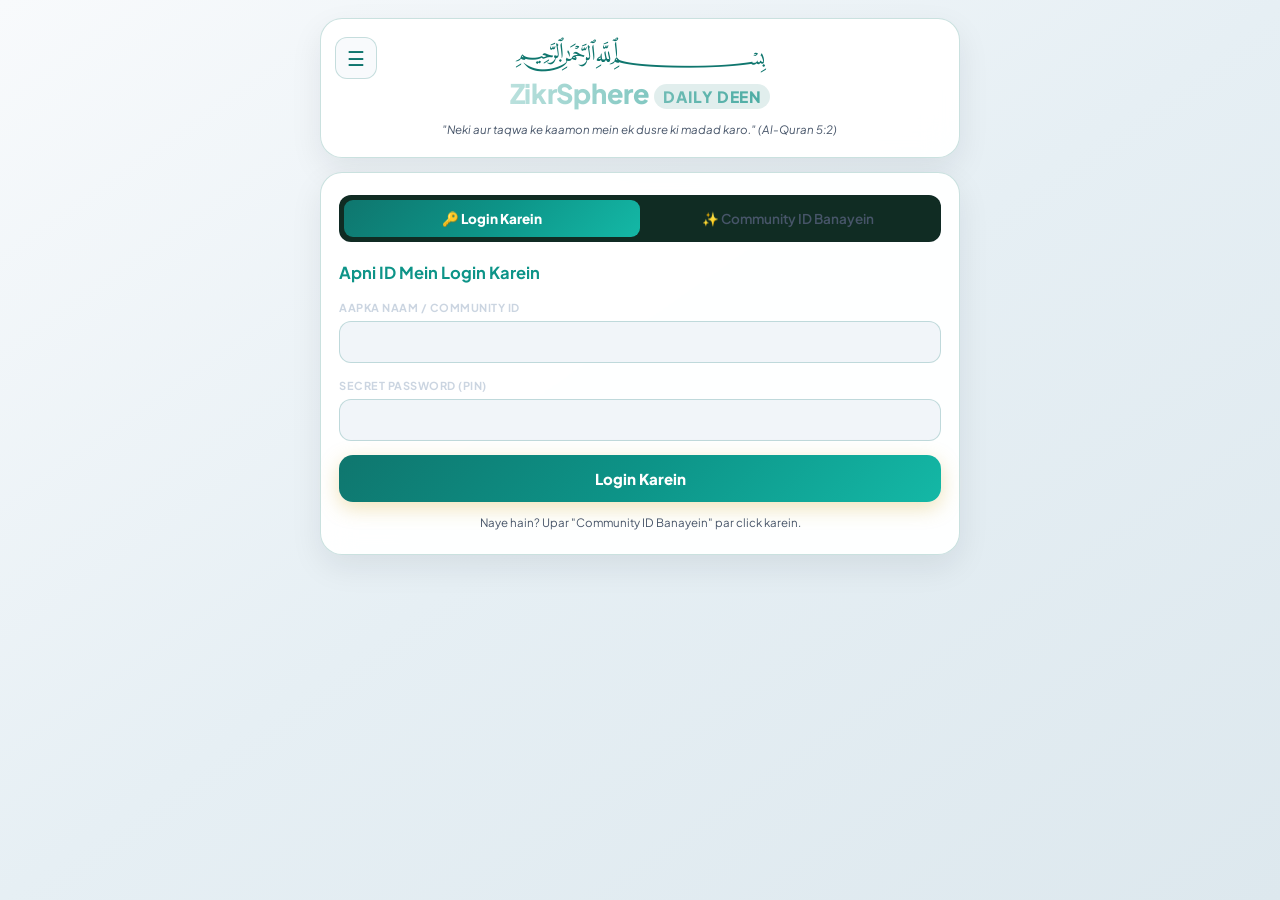
==== commit ba070eb9: "Update print statement from 'Hello' to 'Goodbye'" ====
--- a/index.html
+++ b/index.html
@@ -25,7 +25,7 @@
     <meta name="google-site-verification" content="edHXVXITTAfMQl8u8ikPInDeuiBOflpyqihuVVBjpzU" />
     <link rel="canonical" href="https://zikrsphere.vercel.app/" />
     <meta name="viewport" content="width=device-width, initial-scale=1.0">
-    <meta name="theme-color" content="#031014">
+    <meta name="theme-color" id="metaThemeColor" content="#0f766e">
     <link rel="manifest" href="manifest.json">
     
     <title>ZikrSphere | Daily Deen & Deeds by ABBU SHAHMA, Muhammad Sibgathullah & MD FIROZ ALAM</title>
@@ -39,185 +39,319 @@
     <link href="https://fonts.googleapis.com/css2?family=Amiri:wght@400;700&family=JetBrains+Mono:wght@600;700;800&family=Noto+Nastaliq+Urdu:wght@400;700&family=Noto+Sans+Devanagari:wght@400;600;700&family=Plus+Jakarta+Sans:wght@400;500;600;700;800&display=swap" rel="stylesheet">
     <link rel="stylesheet" href="style.css">
 
-    <!-- ✨ MASJID AL-NOOR FUTURISTIC NEON AQUA LED DISPLAY THEME -->
+    <!-- ✨ MULTI-THEME ENGINE (NOOR WHITE / COSMIC BLUE / NEON AQUA / EMERALD) + CLEAN HOME -->
     <style>
-      :root {
+      /* ==========================================================================
+         1. THEME VARIABLES (SWITCHABLE FROM SETTINGS)
+         ========================================================================== */
+
+      /* DEFAULT THEME: 🕊️ NOOR WHITE & MOSQUE TEAL (IMAGE 2 STYLE) */
+      body,
+      body.theme-noor {
+        --bg-deep: #eef3f6 !important;
+        --bg-body-grad: linear-gradient(145deg, #f8fafc 0%, #e6eff4 50%, #dde8ee 100%) !important;
+        --bg-card: rgba(255, 255, 255, 0.96) !important;
+        --bg-subcard: #f8fafc !important;
+        --bg-input: #f1f5f9 !important;
+        --gold: #0f766e !important;
+        --gold-light: #0d9488 !important;
+        --emerald-bright: #0f766e !important;
+        --text-main: #0f172a !important;
+        --text-muted: #475569 !important;
+        --border-gold: rgba(15, 118, 110, 0.22) !important;
+        --border-subtle: rgba(15, 23, 42, 0.1) !important;
+        --card-shadow: 0 12px 32px rgba(15, 23, 42, 0.08) !important;
+        --btn-grad: linear-gradient(135deg, #0f766e 0%, #0d9488 50%, #14b8a6 100%) !important;
+        --btn-text: #ffffff !important;
+        --nav-bg: rgba(255, 255, 255, 0.96) !important;
+      }
+
+      /* THEME 2: 🌌 COSMIC BLUE (ROYAL MIDNIGHT NAVY & SKY CYAN) */
+      body.theme-cosmic {
+        --bg-deep: #040b18 !important;
+        --bg-body-grad: radial-gradient(circle at 50% 0%, rgba(56, 189, 248, 0.2) 0%, transparent 55%), linear-gradient(180deg, #030712 0%, #07142b 50%, #040b18 100%) !important;
+        --bg-card: rgba(10, 22, 46, 0.92) !important;
+        --bg-subcard: rgba(15, 32, 64, 0.78) !important;
+        --bg-input: #051024 !important;
+        --gold: #38bdf8 !important;
+        --gold-light: #7dd3fc !important;
+        --emerald-bright: #38bdf8 !important;
+        --text-main: #f8fafc !important;
+        --text-muted: #94a3b8 !important;
+        --border-gold: rgba(56, 189, 248, 0.28) !important;
+        --border-subtle: rgba(148, 163, 184, 0.16) !important;
+        --card-shadow: 0 18px 42px rgba(0, 0, 0, 0.65) !important;
+        --btn-grad: linear-gradient(135deg, #0ea5e9 0%, #3b82f6 50%, #6366f1 100%) !important;
+        --btn-text: #ffffff !important;
+        --nav-bg: rgba(4, 11, 24, 0.96) !important;
+      }
+
+      /* THEME 3: 🕌 NEON AQUA (MASJID DIGITAL BOARD DARK TEAL) */
+      body.theme-neon {
         --bg-deep: #031014 !important;
-        --bg-card: rgba(5, 22, 28, 0.92) !important;
+        --bg-body-grad: radial-gradient(circle at 50% 0%, rgba(0, 245, 212, 0.2) 0%, transparent 55%), linear-gradient(180deg, #020a0d 0%, #051920 50%, #020c10 100%) !important;
+        --bg-card: rgba(6, 24, 31, 0.94) !important;
+        --bg-subcard: rgba(6, 34, 42, 0.82) !important;
+        --bg-input: #031217 !important;
         --gold: #00f5d4 !important;
         --gold-light: #5eead4 !important;
         --emerald-bright: #00f5d4 !important;
         --text-main: #f0fdfa !important;
         --text-muted: #99f6e4 !important;
-        --border-gold: rgba(0, 245, 212, 0.45) !important;
+        --border-gold: rgba(0, 245, 212, 0.35) !important;
         --border-subtle: rgba(45, 212, 191, 0.2) !important;
-      }
-
-      /* Sunlit Mosque Teal-Slate Ambience Background */
+        --card-shadow: 0 16px 40px rgba(0, 0, 0, 0.75), 0 0 20px rgba(0, 245, 212, 0.12) !important;
+        --btn-grad: linear-gradient(135deg, #00f5d4 0%, #14b8a6 55%, #0d9488 100%) !important;
+        --btn-text: #021210 !important;
+        --nav-bg: rgba(2, 12, 16, 0.96) !important;
+      }
+
+      /* THEME 4: 🌿 EMERALD GOLD (CLASSIC ISLAMIC GREEN & GOLD) */
+      body.theme-emerald {
+        --bg-deep: #041f17 !important;
+        --bg-body-grad: radial-gradient(circle at 50% 0%, #0a3d2e 0%, #041f17 60%, #02120d 100%) !important;
+        --bg-card: rgba(6, 40, 29, 0.94) !important;
+        --bg-subcard: rgba(9, 54, 39, 0.8) !important;
+        --bg-input: #031710 !important;
+        --gold: #f59e0b !important;
+        --gold-light: #fde047 !important;
+        --emerald-bright: #34d399 !important;
+        --text-main: #f8fafc !important;
+        --text-muted: #a7f3d0 !important;
+        --border-gold: rgba(245, 158, 11, 0.35) !important;
+        --border-subtle: rgba(52, 211, 153, 0.2) !important;
+        --card-shadow: 0 16px 40px rgba(0, 0, 0, 0.65) !important;
+        --btn-grad: linear-gradient(135deg, #f59e0b 0%, #eab308 50%, #d97706 100%) !important;
+        --btn-text: #041610 !important;
+        --nav-bg: rgba(3, 22, 16, 0.96) !important;
+      }
+
+      /* ==========================================================================
+         2. GLOBAL LAYOUT & SPACIOUS HEADER (NO CLUTTER)
+         ========================================================================== */
       body {
-        background-color: #020c10 !important;
-        background-image:
-          radial-gradient(circle at 50% -10%, rgba(0, 245, 212, 0.28) 0%, transparent 55%),
-          radial-gradient(circle at 10% 35%, rgba(20, 184, 166, 0.16) 0%, transparent 45%),
-          radial-gradient(circle at 90% 75%, rgba(6, 182, 212, 0.18) 0%, transparent 50%),
-          linear-gradient(135deg, rgba(0, 245, 212, 0.04) 0%, transparent 40%, rgba(0, 245, 212, 0.03) 100%),
-          linear-gradient(180deg, #020a0d 0%, #051920 50%, #020c10 100%) !important;
+        background: var(--bg-body-grad) !important;
+        background-color: var(--bg-deep) !important;
         background-attachment: fixed !important;
-        color: #f0fdfa !important;
+        color: var(--text-main) !important;
         padding-bottom: 135px !important;
-      }
-
-      /* Neon Aqua LED Framed Display Board (Exactly like Masjid Digital Screen) */
+        transition: background 0.3s ease, color 0.3s ease !important;
+      }
+
       header, .card, .side-drawer, .modal-content, .notif-dropdown-popup {
-        background: linear-gradient(165deg, rgba(6, 24, 31, 0.95) 0%, rgba(3, 14, 18, 0.98) 100%) !important;
-        border: 2px solid #00f5d4 !important;
-        box-shadow:
-          0 0 22px rgba(0, 245, 212, 0.38),
-          0 0 45px rgba(0, 245, 212, 0.12),
-          inset 0 0 18px rgba(0, 245, 212, 0.12),
-          0 20px 50px rgba(0, 0, 0, 0.85) !important;
-        backdrop-filter: blur(18px) !important;
-        -webkit-backdrop-filter: blur(18px) !important;
-        border-radius: 20px !important;
-      }
-
-      /* Live Digital Masjid Clock Bar inside Header */
-      .masjid-digital-topbar {
-        display: flex;
-        justify-content: space-between;
-        align-items: center;
-        background: rgba(2, 12, 16, 0.85);
-        border: 1px solid rgba(0, 245, 212, 0.35);
-        border-radius: 14px;
-        padding: 8px 14px;
-        margin: 10px auto 12px auto;
-        max-width: 96%;
-        box-shadow: inset 0 0 12px rgba(0, 245, 212, 0.1);
-      }
-      .masjid-board-tag {
-        display: inline-flex;
-        align-items: center;
-        gap: 6px;
-        font-size: 10.5px;
-        font-weight: 800;
-        letter-spacing: 1.5px;
-        text-transform: uppercase;
-        color: #00f5d4;
-      }
-      .masjid-led-dot {
-        width: 8px;
-        height: 8px;
-        border-radius: 50%;
-        background: #00f5d4;
-        box-shadow: 0 0 10px #00f5d4, 0 0 18px #00f5d4;
-        animation: pulseLed 1.8s infinite ease-in-out;
-      }
-      @keyframes pulseLed {
-        0%, 100% { opacity: 1; transform: scale(1); }
-        50% { opacity: 0.45; transform: scale(1.25); }
-      }
-      .masjid-live-clock {
-        font-family: 'JetBrains Mono', monospace;
-        font-size: clamp(18px, 4.5vw, 24px);
-        font-weight: 800;
-        color: #ffffff;
-        text-shadow: 0 0 14px rgba(0, 245, 212, 0.65);
-        letter-spacing: 0.5px;
-      }
-      .masjid-live-clock small {
-        font-size: 11px;
-        color: #00f5d4;
-        margin-left: 3px;
-      }
-
+        background: var(--bg-card) !important;
+        border: 1.5px solid var(--border-gold) !important;
+        box-shadow: var(--card-shadow) !important;
+        backdrop-filter: blur(16px) !important;
+        -webkit-backdrop-filter: blur(16px) !important;
+        border-radius: 22px !important;
+        color: var(--text-main) !important;
+      }
+
+      /* Clean, Uncluttered Header like Image 2 Mobile Screen */
+      header {
+        padding: 18px 16px 16px 16px !important;
+        margin-bottom: 14px !important;
+      }
+      .bismillah {
+        color: var(--gold) !important;
+        font-size: 22px !important;
+        margin-bottom: 2px !important;
+        text-shadow: none !important;
+      }
       header h1 {
         font-family: 'Plus Jakarta Sans', sans-serif !important;
-        font-size: clamp(22px, 5vw, 32px) !important;
+        font-size: clamp(21px, 5vw, 27px) !important;
         font-weight: 800 !important;
-        line-height: 1.2 !important;
-        color: #ffffff !important;
-        text-shadow: 0 0 20px rgba(0, 245, 212, 0.35) !important;
-        margin: 4px 0 8px 0 !important;
+        color: var(--text-main) !important;
+        margin: 2px 0 4px 0 !important;
+        letter-spacing: -0.3px !important;
       }
       header h1 .cyan-italic {
-        display: block;
-        font-size: 0.78em;
+        display: inline !important;
+        font-size: 0.58em !important;
+        font-weight: 800 !important;
+        color: var(--gold) !important;
+        background: rgba(15, 118, 110, 0.12) !important;
+        padding: 3px 9px !important;
+        border-radius: 99px !important;
+        vertical-align: middle !important;
+        letter-spacing: 0.6px !important;
+        text-transform: uppercase !important;
+      }
+
+      /* Compact Live Clock + Hijri Row inside Header */
+      .clean-header-meta {
+        display: flex;
+        justify-content: center;
+        align-items: center;
+        flex-wrap: wrap;
+        gap: 8px;
+        margin-top: 8px;
+      }
+      .live-clock-pill {
+        font-family: 'JetBrains Mono', monospace;
+        font-size: 13px;
+        font-weight: 800;
+        color: var(--gold);
+        background: var(--bg-subcard);
+        border: 1px solid var(--border-gold);
+        padding: 4px 12px;
+        border-radius: 99px;
+      }
+      .hijri-badge {
+        background: var(--bg-subcard) !important;
+        border: 1px solid var(--border-gold) !important;
+        color: var(--text-main) !important;
+        font-size: 12px !important;
         font-weight: 700 !important;
-        color: #00f5d4 !important;
-        letter-spacing: 1px;
-        text-transform: uppercase;
-        margin-top: 2px;
-      }
-
-      .bismillah {
-        color: #00f5d4 !important;
-        text-shadow: 0 0 16px rgba(0, 245, 212, 0.55) !important;
-      }
-
+        padding: 4px 12px !important;
+        margin: 0 !important;
+        box-shadow: none !important;
+      }
       .ayah-box {
-        background: rgba(4, 31, 38, 0.72) !important;
-        border: 1px solid rgba(0, 245, 212, 0.3) !important;
-        border-left: 4px solid #00f5d4 !important;
-        color: #e6fffa !important;
-        border-radius: 12px !important;
-      }
-
-      .hijri-badge {
-        background: rgba(0, 245, 212, 0.12) !important;
-        border: 1.5px solid #00f5d4 !important;
-        color: #ffffff !important;
+        background: transparent !important;
+        border: none !important;
+        color: var(--text-muted) !important;
+        font-size: 11.5px !important;
+        padding: 2px 6px !important;
+        margin: 4px auto 0 auto !important;
+      }
+
+      .menu-toggle-btn, .notif-bell-btn {
+        background: var(--bg-subcard) !important;
+        border: 1.5px solid var(--border-gold) !important;
+        color: var(--gold) !important;
+        box-shadow: none !important;
+      }
+      .supreme-admin-pill {
+        background: var(--bg-subcard) !important;
+        border: 1px solid var(--border-gold) !important;
+        color: var(--gold) !important;
+        font-size: 10px !important;
+        padding: 3px 10px !important;
+      }
+
+      /* ==========================================================================
+         3. CLEAN COLLAPSIBLE FIRST PAGE (HOME) — NO MORE CROWDED WALL OF TEXT!
+         ========================================================================== */
+      .home-hero-banner {
+        background: linear-gradient(135deg, #0f766e 0%, #115e59 60%, #134e4a 100%);
+        color: #ffffff;
+        border-radius: 18px;
+        padding: 18px 16px;
+        margin-bottom: 14px;
+        text-align: center;
+        box-shadow: 0 10px 25px rgba(15, 118, 110, 0.25);
+      }
+      .home-hero-time {
+        font-family: 'Plus Jakarta Sans', sans-serif;
+        font-size: clamp(28px, 7vw, 38px);
+        font-weight: 800;
+        letter-spacing: -0.5px;
+        color: #ffffff;
+        line-height: 1.1;
+      }
+      .home-hero-sub {
+        font-size: 12px;
+        color: #99f6e4;
+        font-weight: 600;
+        margin-top: 4px;
+        margin-bottom: 12px;
+      }
+      .home-quick- chips {
+        display: flex;
+        justify-content: center;
+        flex-wrap: wrap;
+        gap: 6px;
+      }
+      .home-quick-chip {
+        background: rgba(255, 255, 255, 0.14);
+        border: 1px solid rgba(255, 255, 255, 0.25);
+        color: #ffffff;
+        font-size: 11px;
+        font-weight: 700;
+        padding: 4px 10px;
+        border-radius: 99px;
+      }
+
+      /* Collapsible Guide Boxes on First Page */
+      #sectionHome .guide-box {
+        background: var(--bg-subcard) !important;
+        border: 1px solid var(--border-gold) !important;
+        border-left: 4px solid var(--gold) !important;
+        border-radius: 14px !important;
+        padding: 12px 14px !important;
+        margin-bottom: 10px !important;
+        cursor: pointer !important;
+        transition: all 0.22s ease !important;
+        box-shadow: none !important;
+      }
+      #sectionHome .guide-box:hover {
+        border-color: var(--gold) !important;
+      }
+      #sectionHome .guide-box h3 {
+        margin: 0 !important;
+        padding: 0 !important;
+        border: none !important;
+        font-size: 13.5px !important;
         font-weight: 800 !important;
-        box-shadow: 0 0 16px rgba(0, 245, 212, 0.25) !important;
-      }
-
-      .menu-toggle-btn, .notif-bell-btn {
-        background: rgba(4, 26, 33, 0.9) !important;
-        border: 1.5px solid #00f5d4 !important;
-        color: #00f5d4 !important;
-        box-shadow: 0 0 12px rgba(0, 245, 212, 0.3) !important;
-      }
-      .supreme-admin-pill {
-        background: rgba(0, 245, 212, 0.15) !important;
-        border: 1.5px solid #00f5d4 !important;
-        color: #00f5d4 !important;
-        box-shadow: 0 0 12px rgba(0, 245, 212, 0.25) !important;
-      }
-
-      /* First Page (Home) Styled Like Masjid Smart Display Panels */
-      .guide-box {
-        background: linear-gradient(145deg, rgba(6, 36, 44, 0.85) 0%, rgba(3, 18, 23, 0.95) 100%) !important;
-        border: 1.5px solid rgba(0, 245, 212, 0.32) !important;
-        border-left: 5px solid #00f5d4 !important;
-        border-radius: 16px !important;
-        box-shadow: 0 8px 24px rgba(0, 0, 0, 0.45), inset 0 0 15px rgba(0, 245, 212, 0.06) !important;
-        padding: 16px !important;
-        margin-bottom: 14px !important;
-      }
-      .guide-box h3 {
-        color: #00f5d4 !important;
-        border-bottom: 1px solid rgba(0, 245, 212, 0.22) !important;
-        padding-bottom: 6px !important;
+        color: var(--text-main) !important;
+        display: flex !important;
+        justify-content: space-between !important;
+        align-items: center !important;
+      }
+      #sectionHome .guide-box h3::after {
+        content: '▾ Read';
+        font-size: 10.5px;
+        font-weight: 700;
+        color: var(--gold);
+        background: rgba(15, 118, 110, 0.12);
+        padding: 2px 8px;
+        border-radius: 99px;
+        flex-shrink: 0;
+      }
+      #sectionHome .guide-box.open h3 {
         margin-bottom: 10px !important;
-        text-shadow: 0 0 10px rgba(0, 245, 212, 0.3) !important;
-      }
-      .rakat-pill, .guide-box span, .guide-box div span, .badge-chip {
-        background: rgba(0, 245, 212, 0.16) !important;
-        border: 1px solid #00f5d4 !important;
-        color: #ffffff !important;
+        padding-bottom: 8px !important;
+        border-bottom: 1px solid var(--border-subtle) !important;
+        color: var(--gold) !important;
+      }
+      #sectionHome .guide-box.open h3::after {
+        content: '▴ Close';
+      }
+      /* Hide body paragraphs inside Home Guide Boxes until clicked */
+      #sectionHome .guide-box > *:not(h3) {
+        display: none !important;
+      }
+      #sectionHome .guide-box.open > *:not(h3) {
+        display: block !important;
+        color: var(--text-main) !important;
+      }
+      #sectionHome .guide-box.open .rakat-grid {
+        display: flex !important;
+        flex-wrap: wrap !important;
+        gap: 6px !important;
+        margin-top: 8px !important;
+      }
+      .rakat-pill, .badge-chip {
+        background: rgba(15, 118, 110, 0.14) !important;
+        border: 1px solid var(--gold) !important;
+        color: var(--gold) !important;
         font-weight: 700 !important;
         border-radius: 8px !important;
-        box-shadow: 0 0 10px rgba(0, 245, 212, 0.2) !important;
-      }
-
+      }
+
+      /* ==========================================================================
+         4. INNER REPORT PAGE (RED / GREEN / YELLOW SMART CARDS — KEPT 100% INTACT)
+         ========================================================================== */
       #sectionTracker h2, #sectionHome h2, #sectionDashboard h2, #sectionRecords h2 {
-        font-size: 16.5px !important;
+        font-size: 16px !important;
         font-weight: 800 !important;
-        color: #00f5d4 !important;
-        letter-spacing: 0.5px !important;
-        margin: 20px 0 12px 0 !important;
-        padding-bottom: 8px !important;
-        border-bottom: 1.5px solid rgba(0, 245, 212, 0.3) !important;
-        text-shadow: 0 0 12px rgba(0, 245, 212, 0.3) !important;
+        color: var(--gold) !important;
+        margin: 18px 0 12px 0 !important;
+        padding-bottom: 6px !important;
+        border-bottom: 1.5px solid var(--border-gold) !important;
       }
 
       .namaz-grid, .extra-grid {
@@ -229,22 +363,16 @@
         grid-column: span 2 !important;
       }
 
-      /* ============================================================================
-         🎯 3-COLOR SMART REPORT CARDS & DROPDOWNS (RED / NEON GREEN / AMBER YELLOW)
-         ============================================================================ */
-
-      /* 1. ❌ NAHI PADHI (Default) -> Deep Ruby-Red LED Glass */
+      /* 1. ❌ NAHI PADHI = RED */
       .namaz-card,
       .namaz-card.status-nahi {
-        background: linear-gradient(145deg, rgba(127, 29, 29, 0.32) 0%, rgba(6, 18, 23, 0.96) 100%) !important;
+        background: linear-gradient(145deg, rgba(239, 68, 68, 0.14) 0%, rgba(15, 23, 42, 0.94) 100%) !important;
         border: 1.5px solid rgba(239, 68, 68, 0.55) !important;
         border-left: 5px solid #ef4444 !important;
         border-radius: 16px !important;
         padding: 14px !important;
-        box-shadow: 0 8px 22px rgba(0, 0, 0, 0.5), 0 0 14px rgba(239, 68, 68, 0.15) !important;
-        transition: all 0.25s ease !important;
-      }
-
+        box-shadow: 0 6px 18px rgba(0, 0, 0, 0.2) !important;
+      }
       .namaz-card label {
         display: flex !important;
         justify-content: space-between !important;
@@ -254,18 +382,16 @@
         font-weight: 800 !important;
         color: #ffffff !important;
       }
-
       .namaz-card .arabic-text {
         font-family: 'Amiri', serif !important;
-        font-size: 16px !important;
+        font-size: 15.5px !important;
         font-weight: 700 !important;
-        color: #00f5d4 !important;
-        background: rgba(0, 245, 212, 0.12) !important;
-        border: 1px solid rgba(0, 245, 212, 0.4) !important;
+        color: #fde047 !important;
+        background: rgba(250, 204, 21, 0.14) !important;
+        border: 1px solid rgba(250, 204, 21, 0.35) !important;
         padding: 2px 10px !important;
         border-radius: 99px !important;
       }
-
       .namaz-card .modern-select,
       .namaz-card.status-nahi .modern-select {
         width: 100% !important;
@@ -277,185 +403,105 @@
         color: #fca5a5 !important;
         border-radius: 10px !important;
         cursor: pointer !important;
-        box-shadow: inset 0 0 10px rgba(239, 68, 68, 0.2) !important;
         color-scheme: dark !important;
       }
 
-      /* 2. ✅ ADA / RAKHA / TILAWAT -> Masjid Board Highlighted Emerald-Aqua Green */
+      /* 2. ✅ ADA / RAKHA = GREEN */
       .namaz-card.status-ada {
-        background: linear-gradient(90deg, rgba(16, 185, 129, 0.38) 0%, rgba(5, 150, 105, 0.25) 60%, rgba(4, 24, 29, 0.96) 100%) !important;
-        border: 1.5px solid #00f5d4 !important;
-        border-left: 6px solid #00f5d4 !important;
-        box-shadow: 0 8px 25px rgba(0, 0, 0, 0.5), 0 0 20px rgba(0, 245, 212, 0.32) !important;
+        background: linear-gradient(145deg, rgba(16, 185, 129, 0.28) 0%, rgba(6, 36, 28, 0.95) 100%) !important;
+        border: 1.5px solid #10b981 !important;
+        border-left: 5px solid #34d399 !important;
       }
       .namaz-card.status-ada .modern-select {
-        background-color: #03261e !important;
-        border: 1.5px solid #00f5d4 !important;
-        color: #5eead4 !important;
-        box-shadow: 0 0 14px rgba(0, 245, 212, 0.3) !important;
-      }
-
-      /* 3. 🕒 QAZA PADHI -> Warm Amber-Yellow LED Glass */
+        background-color: #04241b !important;
+        border: 1.5px solid #34d399 !important;
+        color: #6ee7b7 !important;
+      }
+
+      /* 3. 🕒 QAZA PADHI = YELLOW */
       .namaz-card.status-qaza {
-        background: linear-gradient(145deg, rgba(180, 83, 9, 0.38) 0%, rgba(8, 20, 25, 0.96) 100%) !important;
+        background: linear-gradient(145deg, rgba(245, 158, 11, 0.28) 0%, rgba(32, 22, 8, 0.95) 100%) !important;
         border: 1.5px solid #f59e0b !important;
-        border-left: 6px solid #fde047 !important;
-        box-shadow: 0 8px 25px rgba(0, 0, 0, 0.5), 0 0 18px rgba(245, 158, 11, 0.28) !important;
+        border-left: 5px solid #fde047 !important;
       }
       .namaz-card.status-qaza .modern-select {
         background-color: #241704 !important;
         border: 1.5px solid #fbbf24 !important;
         color: #fde047 !important;
-        box-shadow: 0 0 12px rgba(245, 158, 11, 0.3) !important;
-      }
-
-      /* General Dropdowns & Open Option Colors */
-      .modern-select {
-        background-color: #041920 !important;
-        color: #ffffff !important;
-        border: 1.5px solid rgba(0, 245, 212, 0.45) !important;
-        border-radius: 10px !important;
-        color-scheme: dark !important;
-      }
+      }
+
       select option,
       select optgroup,
       .modern-select option,
       .modern-select optgroup {
-        background-color: #04151a !important;
-        background: #04151a !important;
-        color: #5eead4 !important;
+        background-color: #06131a !important;
+        color: #6ee7b7 !important;
         font-weight: 800 !important;
         padding: 10px !important;
       }
-      select option[value="Nahi"],
-      .modern-select option[value="Nahi"] {
+      select option[value="Nahi"], .modern-select option[value="Nahi"] {
         background-color: #1c070b !important;
         color: #fca5a5 !important;
       }
-      select option[value="Ada"],
-      select option[value="Rakha"],
-      .modern-select option[value="Ada"],
-      .modern-select option[value="Rakha"] {
+      select option[value="Ada"], select option[value="Rakha"], .modern-select option[value="Ada"], .modern-select option[value="Rakha"] {
         background-color: #03221a !important;
-        color: #5eead4 !important;
-      }
-      select option[value="Qaza"],
-      .modern-select option[value="Qaza"] {
+        color: #6ee7b7 !important;
+      }
+      select option[value="Qaza"], .modern-select option[value="Qaza"] {
         background-color: #211504 !important;
         color: #fde047 !important;
       }
 
-      /* Progress Bar (Masjid Board Next Iqamah Progress Style) */
-      .progress-container {
-        background: linear-gradient(135deg, rgba(6, 38, 46, 0.92), rgba(3, 18, 23, 0.98)) !important;
-        border: 1.5px solid #00f5d4 !important;
+      /* General Elements */
+      .progress-container, .admin-sub-box, .aamal-stat-card, .detailed-record-card, .leaderboard-item, .settings-sub-box, .panel-inner-card, .admin-stat-box {
+        background: var(--bg-subcard) !important;
+        border: 1px solid var(--border-gold) !important;
+        color: var(--text-main) !important;
         border-radius: 16px !important;
-        padding: 16px !important;
-        box-shadow: 0 0 22px rgba(0, 245, 212, 0.2) !important;
-      }
-      #progressPercent {
-        font-family: 'JetBrains Mono', monospace !important;
-        font-size: 19px !important;
+      }
+      input[type="text"], input[type="password"], input[type="date"], textarea {
+        background: var(--bg-input) !important;
+        border: 1.5px solid var(--border-gold) !important;
+        color: var(--text-main) !important;
+        border-radius: 12px !important;
+      }
+      .btn, #submitBtn {
+        background: var(--btn-grad) !important;
+        color: var(--btn-text) !important;
         font-weight: 800 !important;
-        color: #00f5d4 !important;
-        text-shadow: 0 0 12px rgba(0, 245, 212, 0.65) !important;
-      }
-      .progress-track {
-        height: 12px !important;
-        background: rgba(1, 10, 13, 0.95) !important;
-        border-radius: 99px !important;
-        border: 1px solid rgba(0, 245, 212, 0.35) !important;
-      }
-      .progress-fill {
-        background: linear-gradient(90deg, #0d9488 0%, #14b8a6 50%, #00f5d4 100%) !important;
-        box-shadow: 0 0 16px #00f5d4 !important;
-      }
-
-      /* Buttons */
-      .btn, #submitBtn {
-        background: linear-gradient(135deg, #00f5d4 0%, #14b8a6 55%, #0d9488 100%) !important;
-        color: #021210 !important;
-        font-weight: 900 !important;
-        border: 1.5px solid #99f6e4 !important;
-        box-shadow: 0 0 22px rgba(0, 245, 212, 0.45) !important;
+        border: none !important;
         border-radius: 14px !important;
         padding: 14px !important;
-        font-size: 14px !important;
-      }
-      #t_markAllBtn, .btn-secondary {
-        background: rgba(0, 245, 212, 0.14) !important;
-        border: 1.5px solid #00f5d4 !important;
-        color: #00f5d4 !important;
+      }
+      .tab-btn.active, .lang-btn.active, .theme-btn.active {
+        background: var(--btn-grad) !important;
+        color: var(--btn-text) !important;
         font-weight: 800 !important;
-        box-shadow: 0 0 15px rgba(0, 245, 212, 0.2) !important;
-      }
-
-      /* Sub-boxes, Inputs & Tabs */
-      .admin-sub-box, .aamal-stat-card, .detailed-record-card, .leaderboard-item, .settings-sub-box, .panel-inner-card, .admin-stat-box {
-        background: linear-gradient(150deg, rgba(6, 32, 39, 0.85) 0%, rgba(3, 15, 19, 0.95) 100%) !important;
-        border: 1px solid rgba(0, 245, 212, 0.3) !important;
-        border-radius: 16px !important;
-      }
-      input[type="text"], input[type="password"], input[type="date"], textarea {
-        background: rgba(2, 13, 17, 0.95) !important;
-        border: 1.5px solid rgba(0, 245, 212, 0.4) !important;
-        color: #ffffff !important;
-        border-radius: 12px !important;
-      }
-      .tab-btn.active, .lang-btn.active {
-        background: linear-gradient(135deg, #00f5d4, #14b8a6) !important;
-        color: #021210 !important;
+        border-color: transparent !important;
+      }
+      .drawer-nav-item {
+        background: var(--bg-subcard) !important;
+        border: 1px solid var(--border-gold) !important;
+        color: var(--text-main) !important;
+      }
+      .bottom-nav-bar {
+        background: var(--nav-bg) !important;
+        border-top: 1.5px solid var(--border-gold) !important;
+        z-index: 9990 !important;
+      }
+      .bottom-nav-btn {
+        background: var(--bg-subcard) !important;
+        border: 1px solid var(--border-subtle) !important;
+        color: var(--text-muted) !important;
+      }
+      .bottom-nav-btn.active {
+        background: var(--btn-grad) !important;
+        color: var(--btn-text) !important;
         font-weight: 800 !important;
-        box-shadow: 0 0 14px rgba(0, 245, 212, 0.4) !important;
-      }
-
-      /* History Pills */
-      .status-pill.pill-ada {
-        background: rgba(16, 185, 129, 0.22) !important;
-        border: 1px solid #00f5d4 !important;
-        color: #5eead4 !important;
-      }
-      .status-pill.pill-qaza {
-        background: rgba(245, 158, 11, 0.22) !important;
-        border: 1px solid #fbbf24 !important;
-        color: #fde047 !important;
-      }
-      .status-pill.pill-nahi {
-        background: rgba(239, 68, 68, 0.22) !important;
-        border: 1px solid #ef4444 !important;
-        color: #fca5a5 !important;
-      }
-
-      /* Bottom Navigation Bar */
-      .bottom-nav-bar {
-        background: rgba(2, 12, 16, 0.96) !important;
-        border-top: 2px solid #00f5d4 !important;
-        box-shadow: 0 -6px 25px rgba(0, 245, 212, 0.28) !important;
-        backdrop-filter: blur(16px) !important;
-        z-index: 9990 !important;
-      }
-      .bottom-nav-btn {
-        background: rgba(6, 28, 35, 0.75) !important;
-        border: 1px solid rgba(0, 245, 212, 0.22) !important;
-        color: #99f6e4 !important;
-      }
-      .bottom-nav-btn.active {
-        background: linear-gradient(135deg, #00f5d4, #14b8a6) !important;
-        border-color: #ffffff !important;
-        color: #021210 !important;
-        font-weight: 900 !important;
-        box-shadow: 0 0 16px rgba(0, 245, 212, 0.55) !important;
-      }
-
-      #zikr-nav-trigger-fallback {
-        background: linear-gradient(135deg, #00f5d4, #0d9488) !important;
-        color: #021210 !important;
-        border: 2px solid #ffffff !important;
-        box-shadow: 0 0 22px rgba(0, 245, 212, 0.65) !important;
       }
     </style>
 </head>
-<body class="zs-logged-out" onclick="closeNotifDropdownOutside(event)">
+<body class="zs-logged-out theme-noor" onclick="closeNotifDropdownOutside(event)">
 
     <input type="file" id="changePhotoInput" accept="image/*" style="display: none;" onchange="updateProfilePhoto(this)">
 
@@ -467,18 +513,30 @@
             <div class="drawer-profile-header">
                 <img id="drawerUserAvatar" src="https://i.ibb.co/6Wv1V6Zm/default-avatar.png" alt="User Avatar" onclick="openFullScreenPhoto(this.src)">
                 <div id="drawerUserSerialBadge" class="serial-pill hidden" style="display:none !important;"></div>
-                <h3 id="drawerUserName">Assalamu Alaikum</h3>
-                <p id="t_memberSub">🕌 ZikrSphere Community Member</p>
+                <h3 id="drawerUserName" style="color: var(--text-main);">Assalamu Alaikum</h3>
+                <p id="t_memberSub" style="color: var(--gold);">🕌 ZikrSphere Community Member</p>
             </div>
 
             <div class="drawer-menu-list">
-                <!-- MENU 1: SETTINGS -->
+                <!-- MENU 1: SETTINGS (WITH NEW 4-COLOR THEME SWITCHER) -->
                 <button type="button" class="drawer-nav-item" id="btnMenuSettings" onclick="toggleDrawerPanel('panelSettings', 'btnMenuSettings')">
                     <span id="t_menuSettingsBtn">⚙️ Settings & Account</span>
                     <span class="chevron-icon">▾</span>
                 </button>
                 <div id="panelSettings" class="drawer-panel">
                     <div class="panel-inner-card settings-spacious-wrap">
+                        
+                        <!-- 🎨 NEW: WEBSITE COLOR THEME SWITCHER IN SETTINGS -->
+                        <div class="settings-sub-box">
+                            <div class="settings-box-title" style="color: var(--gold); font-weight: 800; margin-bottom: 8px;">🎨 Website Color Theme Chunein:</div>
+                            <div class="settings-lang-grid">
+                                <button type="button" class="lang-btn theme-btn active" id="themeBtn-noor" onclick="setZikrTheme('noor')">🕊️ Noor White</button>
+                                <button type="button" class="lang-btn theme-btn" id="themeBtn-cosmic" onclick="setZikrTheme('cosmic')">🌌 Cosmic Blue</button>
+                                <button type="button" class="lang-btn theme-btn" id="themeBtn-neon" onclick="setZikrTheme('neon')">🕌 Neon Aqua</button>
+                                <button type="button" class="lang-btn theme-btn" id="themeBtn-emerald" onclick="setZikrTheme('emerald')">🌿 Emerald</button>
+                            </div>
+                        </div>
+
                         <div class="settings-sub-box">
                             <div class="settings-box-title" id="t_settingsSub">🌐 Puri Website Ki Bhasha Chunein:</div>
                             <div class="settings-lang-grid">
@@ -528,7 +586,7 @@
                             </div>
                         </div>
                         <div id="adminReplySelectorWrap" class="hidden" style="margin-bottom: 10px;">
-                            <label id="t_replyToLabel" style="font-size: 10.5px; color: #00f5d4;">Reply to Member:</label>
+                            <label id="t_replyToLabel" style="font-size: 10.5px; color: var(--gold);">Reply to Member:</label>
                             <select id="adminReplyTarget" class="modern-select" style="padding: 8px 10px; font-size: 12px;" onchange="markConversationSeen(); renderChatConversation();"></select>
                         </div>
                         <div class="chat-messages-box" id="chatMessagesBox"></div>
@@ -546,13 +604,13 @@
                 </button>
                 <div id="panelAbout" class="drawer-panel">
                     <div class="panel-inner-card" style="text-align: center;">
-                        <h3 id="t_aboutHeading" style="color: var(--gold-light); font-size: 14.5px; margin-bottom: 14px;">👨‍💻 About Co-Founders & Developers</h3>
+                        <h3 id="t_aboutHeading" style="color: var(--gold); font-size: 14.5px; margin-bottom: 14px;">👨‍💻 About Co-Founders & Developers</h3>
                         
                         <figure style="margin: 0;">
                             <img id="devPhotoImg" src="https://zikrsphere.vercel.app/abbu-shahma.jpeg" alt="ABBU SHAHMA" class="drawer-dev-photo" onclick="openFullScreenPhoto(this.src)">
                             <figcaption>
-                                <h4 style="color: var(--gold-light); font-size: 19px; font-weight: 800; margin-top: 4px;">ABBU SHAHMA</h4>
-                                <p id="t_aboutRole" style="font-size: 12px; color: var(--emerald-bright); font-weight: 800; margin-bottom: 8px;">Co-Founder & Lead Developer — ZikrSphere</p>
+                                <h4 style="color: var(--gold); font-size: 19px; font-weight: 800; margin-top: 4px;">ABBU SHAHMA</h4>
+                                <p id="t_aboutRole" style="font-size: 12px; color: var(--text-muted); font-weight: 800; margin-bottom: 8px;">Co-Founder & Lead Developer — ZikrSphere</p>
                             </figcaption>
                         </figure>
                         <p id="t_aboutBio" style="font-size: 12.5px; color: var(--text-main); line-height: 1.65;">
@@ -564,8 +622,8 @@
                         <figure style="margin: 0;">
                             <img id="sibgathullahPhotoImg" src="https://zikrsphere.vercel.app/muhammad-sibgathullah.jpg" alt="Muhammad Sibgathullah" class="drawer-dev-photo" onclick="openFullScreenPhoto(this.src)" data-fallback-step="0" onerror="handleSibgathullahImgError(this)">
                             <figcaption>
-                                <h4 style="color: var(--gold-light); font-size: 18px; font-weight: 800; margin-top: 4px;">Muhammad Sibgathullah</h4>
-                                <p style="font-size: 12px; color: var(--emerald-bright); font-weight: 800; margin-bottom: 6px;">Co-Founder & Islamic Advisor — ZikrSphere</p>
+                                <h4 style="color: var(--gold); font-size: 18px; font-weight: 800; margin-top: 4px;">Muhammad Sibgathullah</h4>
+                                <p style="font-size: 12px; color: var(--text-muted); font-weight: 800; margin-bottom: 6px;">Co-Founder & Islamic Advisor — ZikrSphere</p>
                             </figcaption>
                         </figure>
                         <p style="font-size: 12px; color: var(--text-main); line-height: 1.55;">
@@ -577,8 +635,8 @@
                         <figure style="margin: 0;">
                             <img id="firozPhotoImg" src="https://zikrsphere.vercel.app/md-firoz-alam.jpg" alt="MD FIROZ ALAM" class="drawer-dev-photo" onclick="openFullScreenPhoto(this.src)">
                             <figcaption>
-                                <h4 style="color: var(--gold-light); font-size: 18px; font-weight: 800; margin-top: 4px;">MD FIROZ ALAM</h4>
-                                <p style="font-size: 12px; color: var(--emerald-bright); font-weight: 800; margin-bottom: 6px;">Co-Founder & Project Coordinator — ZikrSphere</p>
+                                <h4 style="color: var(--gold); font-size: 18px; font-weight: 800; margin-top: 4px;">MD FIROZ ALAM</h4>
+                                <p style="font-size: 12px; color: var(--text-muted); font-weight: 800; margin-bottom: 6px;">Co-Founder & Project Coordinator — ZikrSphere</p>
                             </figcaption>
                         </figure>
                         <p style="font-size: 12px; color: var(--text-main); line-height: 1.55;">
@@ -588,7 +646,7 @@
                 </div>
 
                 <!-- 1-CLICK INSTALL APP BUTTON -->
-                <button type="button" class="drawer-nav-item" id="drawerInstallAppBtn" onclick="installZikrSphereApp()" style="border-color: #00f5d4 !important; color: #00f5d4 !important; background: rgba(0, 245, 212, 0.14) !important;">
+                <button type="button" class="drawer-nav-item" id="drawerInstallAppBtn" onclick="installZikrSphereApp()" style="border-color: var(--gold) !important; color: var(--gold) !important;">
                     <span>📲 Install ZikrSphere App (1-Click)</span>
                     <span>⬇️</span>
                 </button>
@@ -607,6 +665,7 @@
 
     <!-- MAIN CONTAINER -->
     <div class="container">
+        <!-- CLEAN, MINIMALIST HEADER -->
         <header>
             <button type="button" id="hamburgerBtn" class="menu-toggle-btn" onclick="toggleSideMenu()" title="Menu & Settings">☰</button>
             <button type="button" id="notifBellBtn" class="notif-bell-btn zs-auth-only" onclick="toggleNotifPopup(event)" title="Notifications">
@@ -615,16 +674,12 @@
             </button>
             <div id="supremeAdminHeaderBadge" class="supreme-admin-pill hidden zs-auth-only">👑 SUPREME ADMIN: ABBU SHAHMA</div>
             <div class="bismillah">﷽</div>
-
-            <!-- MASJID SMART BOARD DIGITAL CLOCK BAR -->
-            <div class="masjid-digital-topbar">
-                <span class="masjid-board-tag"><span class="masjid-led-dot"></span> MASJID SMART BOARD</span>
-                <span class="masjid-live-clock" id="masjidLiveClock">09:38<small>PM</small></span>
-            </div>
-
-            <h1>ZikrSphere <span class="cyan-italic">Daily Deen & Deeds</span></h1>
+            <h1>ZikrSphere <span class="cyan-italic">Daily Deen</span></h1>
             <div class="ayah-box" id="t_ayah">"Neki aur taqwa ke kaamon mein ek dusre ki madad karo." (Al-Quran 5:2)</div>
-            <div class="hijri-badge zs-auth-only" id="hijriDateBadge">🌙 Hijri Calendar...</div>
+            <div class="clean-header-meta zs-auth-only">
+                <span class="live-clock-pill" id="masjidLiveClock">09:00 PM</span>
+                <div class="hijri-badge" id="hijriDateBadge">🌙 Hijri Calendar...</div>
+            </div>
         </header>
 
         <!-- NOTIFICATIONS POPUP -->
@@ -637,13 +692,13 @@
                 </div>
                 <div style="display: flex; align-items: center; gap: 8px;">
                     <button type="button" class="notif-clear-btn" id="t_clearNotifBtn" onclick="clearAllNotifications()">🗑️ Clear All</button>
-                    <span style="cursor:pointer; color:var(--gold-light); font-size:20px; line-height:1;" onclick="closeNotifPopup()">&times;</span>
-                </div>
-            </div>
-            <div id="adminBroadcastComposer" class="hidden" style="padding: 12px 14px; background: rgba(3, 18, 23, 0.96); border-bottom: 1px solid var(--border-gold);">
-                <div style="font-size: 11px; font-weight: 800; color: var(--gold-light); margin-bottom: 6px;">📢 Send Admin Notification to All Members</div>
-                <input type="text" id="broadcastTitleInput" placeholder="" style="padding: 8px 10px; font-size: 12px; margin-bottom: 6px; background: #020d11; border: 1px solid var(--border-gold);">
-                <textarea id="broadcastInput" rows="2" placeholder="" style="font-size: 12px; padding: 8px 10px; margin-bottom: 8px; background: #020d11; border: 1px solid var(--border-gold);"></textarea>
+                    <span style="cursor:pointer; color:var(--gold); font-size:20px; line-height:1;" onclick="closeNotifPopup()">&times;</span>
+                </div>
+            </div>
+            <div id="adminBroadcastComposer" class="hidden" style="padding: 12px 14px; border-bottom: 1px solid var(--border-gold);">
+                <div style="font-size: 11px; font-weight: 800; color: var(--gold); margin-bottom: 6px;">📢 Send Admin Notification to All Members</div>
+                <input type="text" id="broadcastTitleInput" placeholder="" style="padding: 8px 10px; font-size: 12px; margin-bottom: 6px;">
+                <textarea id="broadcastInput" rows="2" placeholder="" style="font-size: 12px; padding: 8px 10px; margin-bottom: 8px;"></textarea>
                 <button type="button" class="btn" id="sendBroadcastBtn" style="padding: 9px; font-size: 12.5px;" onclick="sendAdminBroadcast()">🚀 Publish Notification</button>
             </div>
             <div class="notif-popup-list" id="notifListBox"></div>
@@ -679,15 +734,30 @@
 
         <!-- MAIN APP CONTAINER -->
         <div class="card hidden" id="trackerCard">
+            <!-- CLEAN, SPACIOUS FIRST PAGE (HOME) -->
             <div id="sectionHome" class="hidden">
-                <h2 id="t_homeTitle">🏠 ZikrSphere Home & Islami Rehnumai</h2>
-                <div class="guide-box" id="homeBoxMaqsad"></div>
-                <div class="guide-box" id="homeBoxNamaz"></div>
-                <div class="guide-box" id="homeBoxRoza"></div>
-                <div class="guide-box" id="homeBoxTarawih"></div>
-                <button type="button" class="btn" id="t_goToReportBtn" onclick="switchSection('tracker')">📝 Aaj Ki Namaz & Roza Report Darj Karein ➔</button>
-            </div>
-
+                <div class="home-hero-banner">
+                    <div class="home-hero-time" id="homeHeroBigClock">09:00 PM</div>
+                    <div class="home-hero-sub">🕌 Daily 5 Waqt Farz Namaz, Nawafil & Quran Tracker</div>
+                    <div class="home-quick-chips">
+                        <span class="home-quick-chip">🌅 Fajr</span>
+                        <span class="home-quick-chip">☀️ Zuhr</span>
+                        <span class="home-quick-chip">🌤️ Asr</span>
+                        <span class="home-quick-chip">🌇 Maghrib</span>
+                        <span class="home-quick-chip">🌌 Isha</span>
+                    </div>
+                </div>
+
+                <button type="button" class="btn" id="t_goToReportBtn" style="margin-bottom: 16px;" onclick="switchSection('tracker')">📝 Aaj Ki Namaz & Roza Report Darj Karein ➔</button>
+
+                <h2 id="t_homeTitle" style="font-size:14px !important; margin-top:4px !important;">🏠 Islami Rehnumai (Tap Karke Padhein)</h2>
+                <div class="guide-box" id="homeBoxMaqsad" onclick="this.classList.toggle('open')"></div>
+                <div class="guide-box" id="homeBoxNamaz" onclick="this.classList.toggle('open')"></div>
+                <div class="guide-box" id="homeBoxRoza" onclick="this.classList.toggle('open')"></div>
+                <div class="guide-box" id="homeBoxTarawih" onclick="this.classList.toggle('open')"></div>
+            </div>
+
+            <!-- INNER REPORT PAGE (RED / GREEN / YELLOW DROPDOWNS) -->
             <div id="sectionTracker">
                 <div class="progress-container">
                     <div class="progress-header">
@@ -773,11 +843,11 @@
                         <div class="aamal-stat-lbl" id="t_myStatDaysLbl">📅 Kul Din</div>
                     </div>
                     <div class="aamal-stat-card">
-                        <div class="aamal-stat-val" id="myStatFarzRate" style="color: #00f5d4;">0%</div>
+                        <div class="aamal-stat-val" id="myStatFarzRate" style="color: var(--gold);">0%</div>
                         <div class="aamal-stat-lbl" id="t_myStatFarzLbl">🕋 Farz Ada %</div>
                     </div>
                     <div class="aamal-stat-card">
-                        <div class="aamal-stat-val" id="myStatTotalRoza" style="color: #fde047;">0</div>
+                        <div class="aamal-stat-val" id="myStatTotalRoza" style="color: #f59e0b;">0</div>
                         <div class="aamal-stat-lbl" id="t_myStatRozaLbl">🌙 Kul Roze</div>
                     </div>
                     <div class="aamal-stat-card">
@@ -803,11 +873,11 @@
                         <div class="admin-stat-label">👥 Kul Members</div>
                     </div>
                     <div class="admin-stat-box">
-                        <div class="admin-stat-num" id="admStatTodaySub" style="color: #00f5d4;">0</div>
+                        <div class="admin-stat-num" id="admStatTodaySub" style="color: var(--gold);">0</div>
                         <div class="admin-stat-label">✅ Aaj Ki Reports</div>
                     </div>
                     <div class="admin-stat-box">
-                        <div class="admin-stat-num" id="admStatPending" style="color: #fca5a5;">0</div>
+                        <div class="admin-stat-num" id="admStatPending" style="color: #ef4444;">0</div>
                         <div class="admin-stat-label">⚠️ Aaj Pending (Baqi)</div>
                     </div>
                     <div class="admin-stat-box">
@@ -822,11 +892,11 @@
                 </div>
                 <div class="admin-sub-box lookup-highlight-box">
                     <h3><span>🔍 Smart Member Lookup</span><span class="badge-chip">Live Full Report</span></h3>
-                    <input type="text" id="adminLookupInput" placeholder="🔎 Member ka Naam ya Serial No likhein (turant poori report aayegi)..." oninput="runAdminMemberLookup()">
+                    <input type="text" id="adminLookupInput" placeholder="🔎 Member ka Naam ya Serial No likhein..." oninput="runAdminMemberLookup()">
                     <div id="adminLookupResultBox" style="margin-top: 12px;"></div>
                 </div>
                 <div class="admin-sub-box">
-                    <h3><span>⚠️ Aaj Jin Logon Ne Report Nahi Bheji</span><span id="admPendingDateBadge" style="font-size: 11px; color: #00f5d4;"></span></h3>
+                    <h3><span>⚠️ Aaj Jin Logon Ne Report Nahi Bheji</span><span id="admPendingDateBadge" style="font-size: 11px; color: var(--gold);"></span></h3>
                     <div id="admPendingUsersList" style="max-height: 200px; overflow-y: auto;"></div>
                 </div>
                 <div class="admin-sub-box">
@@ -852,8 +922,8 @@
                     <button type="button" class="btn" style="padding: 11px; font-size: 13px; margin-top: 10px;" onclick="adminQuickSubmitReport()">⚡ Selected Member Ki Report Save Karein</button>
                 </div>
                 <div class="admin-sub-box">
-                    <h3><span>🔐 All Members & Sub-Admin Control</span><span id="admDirectoryCountBadge" style="font-size: 11px; color: #00f5d4;">0 Members</span></h3>
-                    <p style="font-size:11px; color:#5eead4; margin-bottom:8px;">👑 Main Supreme Admin (ABBU SHAHMA) yahan se kisi bhi dost ko uske gaon/shehar ke liye <strong>Sub-Admin</strong> bana ya hata sakte hain:</p>
+                    <h3><span>🔐 All Members & Sub-Admin Control</span><span id="admDirectoryCountBadge" style="font-size: 11px; color: var(--gold);">0 Members</span></h3>
+                    <p style="font-size:11px; color:var(--text-muted); margin-bottom:8px;">👑 Main Supreme Admin (ABBU SHAHMA) yahan se kisi bhi dost ko uske gaon/shehar ke liye <strong>Sub-Admin</strong> bana ya hata sakte hain:</p>
                     <div id="admAllMembersDirectory" style="max-height: 400px; overflow-y: auto;"></div>
                 </div>
             </div>
@@ -888,12 +958,12 @@
             <div style="margin-bottom: 14px;">
                 <img id="modalUserAvatar" src="" class="zoomed-avatar" alt="Profile Photo" onclick="openFullScreenPhoto(this.src)">
                 <div id="modalUserSerialBadge" class="serial-pill hidden" style="display:none !important;"></div>
-                <h3 id="modalUserName" style="color: var(--gold-light); font-size: 20px; margin-top: 4px;">Naam</h3>
+                <h3 id="modalUserName" style="color: var(--gold); font-size: 20px; margin-top: 4px;">Naam</h3>
                 <div id="modalUserJoinDate" style="font-size: 11px; color: var(--text-muted); margin-bottom: 4px;"></div>
                 <div id="modalUserBadges" style="margin: 4px 0;"></div>
-                <div id="modalUserPoints" style="font-size: 12px; color: var(--emerald-bright); font-weight: 600; margin-top: 4px;">Total Stats</div>
-            </div>
-            <h4 id="t_modalHistoryTitle" style="font-size: 13.5px; color: var(--gold-light); margin: 14px 0 8px; border-bottom: 1px solid var(--border-subtle); padding-bottom: 5px; text-align: left;">📜 Mukammal Ibadat Report:</h4>
+                <div id="modalUserPoints" style="font-size: 12px; color: var(--gold); font-weight: 600; margin-top: 4px;">Total Stats</div>
+            </div>
+            <h4 id="t_modalHistoryTitle" style="font-size: 13.5px; color: var(--gold); margin: 14px 0 8px; border-bottom: 1px solid var(--border-subtle); padding-bottom: 5px; text-align: left;">📜 Mukammal Ibadat Report:</h4>
             <div id="modalUserHistory" style="max-height: 310px; overflow-y: auto;"></div>
         </div>
     </div>
@@ -911,22 +981,49 @@
     <script src="leaderboard-records.js"></script>
     <script src="admin-quran.js"></script>
 
-    <!-- 🎨 LIVE MASJID CLOCK & SMART 3-COLOR DROPDOWN SYNC -->
+    <!-- 🎨 THEME SWITCHER ENGINE + LIVE CLOCK + 3-COLOR DROPDOWN SYNC -->
     <script>
+      function setZikrTheme(themeName) {
+        const validThemes = ['noor', 'cosmic', 'neon', 'emerald'];
+        const chosen = validThemes.includes(themeName) ? themeName : 'noor';
+        localStorage.setItem('zikr_color_theme', chosen);
+
+        validThemes.forEach(function(t) {
+          document.body.classList.remove('theme-' + t);
+          const btn = document.getElementById('themeBtn-' + t);
+          if (btn) btn.classList.toggle('active', t === chosen);
+        });
+        document.body.classList.add('theme-' + chosen);
+
+        const metaTheme = document.getElementById('metaThemeColor');
+        if (metaTheme) {
+          const colors = { noor: '#0f766e', cosmic: '#040b18', neon: '#031014', emerald: '#041f17' };
+          metaTheme.setAttribute('content', colors[chosen] || '#0f766e');
+        }
+      }
+
       (function() {
-        function updateMasjidClock() {
-          const el = document.getElementById('masjidLiveClock');
-          if (!el) return;
+        const savedTheme = localStorage.getItem('zikr_color_theme') || 'noor';
+        setZikrTheme(savedTheme);
+
+        function updateClocks() {
           const now = new Date();
           let h = now.getHours();
           const m = String(now.getMinutes()).padStart(2, '0');
           const s = String(now.getSeconds()).padStart(2, '0');
           const ampm = h >= 12 ? 'PM' : 'AM';
           h = h % 12 || 12;
-          el.innerHTML = String(h).padStart(2, '0') + ':' + m + '<small>:' + s + ' ' + ampm + '</small>';
+          const timeStr = String(h).padStart(2, '0') + ':' + m + ':' + s + ' ' + ampm;
+          const shortStr = String(h).padStart(2, '0') + ':' + m + ' ' + ampm;
+
+          const topClock = document.getElementById('masjidLiveClock');
+          if (topClock) topClock.innerText = '🕒 ' + timeStr;
+
+          const bigClock = document.getElementById('homeHeroBigClock');
+          if (bigClock) bigClock.innerText = shortStr;
         }
-        updateMasjidClock();
-        setInterval(updateMasjidClock, 1000);
+        updateClocks();
+        setInterval(updateClocks, 1000);
 
         const ids = ['fajr', 'zuhr', 'asr', 'maghrib', 'isha', 'tahajjud', 'duha', 'roza', 'tarawih', 'quran'];
         function syncCardColors() {
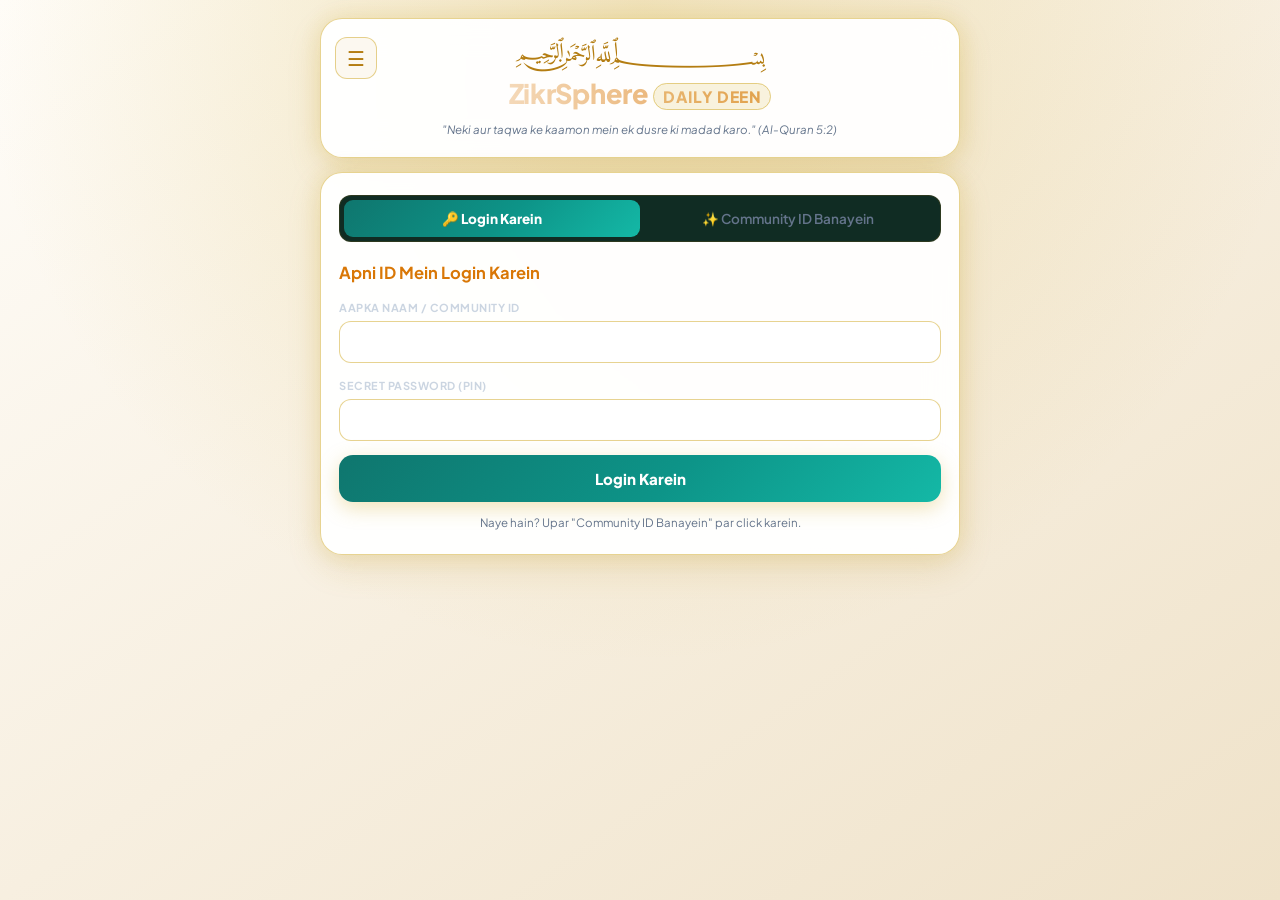
==== commit f7aa3366: "Update theme color and enhance theme options" ====
--- a/index.html
+++ b/index.html
@@ -25,7 +25,7 @@
     <meta name="google-site-verification" content="edHXVXITTAfMQl8u8ikPInDeuiBOflpyqihuVVBjpzU" />
     <link rel="canonical" href="https://zikrsphere.vercel.app/" />
     <meta name="viewport" content="width=device-width, initial-scale=1.0">
-    <meta name="theme-color" id="metaThemeColor" content="#0f766e">
+    <meta name="theme-color" id="metaThemeColor" content="#d4af37">
     <link rel="manifest" href="manifest.json">
     
     <title>ZikrSphere | Daily Deen & Deeds by ABBU SHAHMA, Muhammad Sibgathullah & MD FIROZ ALAM</title>
@@ -39,14 +39,34 @@
     <link href="https://fonts.googleapis.com/css2?family=Amiri:wght@400;700&family=JetBrains+Mono:wght@600;700;800&family=Noto+Nastaliq+Urdu:wght@400;700&family=Noto+Sans+Devanagari:wght@400;600;700&family=Plus+Jakarta+Sans:wght@400;500;600;700;800&display=swap" rel="stylesheet">
     <link rel="stylesheet" href="style.css">
 
-    <!-- ✨ MULTI-THEME ENGINE (NOOR WHITE / COSMIC BLUE / NEON AQUA / EMERALD) + CLEAN HOME -->
+    <!-- ✨ 5-THEME ENGINE (WHITE & GOLD / NOOR WHITE / COSMIC BLUE / NEON AQUA / EMERALD) + PURE GLOWING GREEN CARDS -->
     <style>
       /* ==========================================================================
-         1. THEME VARIABLES (SWITCHABLE FROM SETTINGS)
+         1. 5 SWITCHABLE COLOR THEMES (IN SETTINGS)
          ========================================================================== */
 
-      /* DEFAULT THEME: 🕊️ NOOR WHITE & MOSQUE TEAL (IMAGE 2 STYLE) */
+      /* DEFAULT THEME 1: 👑 WHITE & GOLD (IMAGE 1 WARM CREAM, GOLD & TEAL STYLE) */
       body,
+      body.theme-whitegold {
+        --bg-deep: #f9f3e6 !important;
+        --bg-body-grad: radial-gradient(circle at 50% 0%, rgba(212, 175, 55, 0.28) 0%, transparent 60%), linear-gradient(145deg, #fffdf9 0%, #f7efe0 50%, #efe2c9 100%) !important;
+        --bg-card: rgba(255, 255, 255, 0.96) !important;
+        --bg-subcard: #fcf8f0 !important;
+        --bg-input: #ffffff !important;
+        --gold: #b47d12 !important;
+        --gold-light: #d97706 !important;
+        --emerald-bright: #0f766e !important;
+        --text-main: #1e293b !important;
+        --text-muted: #64748b !important;
+        --border-gold: rgba(212, 175, 55, 0.55) !important;
+        --border-subtle: rgba(180, 125, 18, 0.18) !important;
+        --card-shadow: 0 12px 34px rgba(180, 134, 24, 0.16), 0 0 22px rgba(212, 175, 55, 0.2) !important;
+        --btn-grad: linear-gradient(135deg, #0f766e 0%, #0d9488 55%, #14b8a6 100%) !important;
+        --btn-text: #ffffff !important;
+        --nav-bg: rgba(255, 252, 245, 0.97) !important;
+      }
+
+      /* THEME 2: 🕊️ NOOR WHITE & MOSQUE TEAL */
       body.theme-noor {
         --bg-deep: #eef3f6 !important;
         --bg-body-grad: linear-gradient(145deg, #f8fafc 0%, #e6eff4 50%, #dde8ee 100%) !important;
@@ -58,7 +78,7 @@
         --emerald-bright: #0f766e !important;
         --text-main: #0f172a !important;
         --text-muted: #475569 !important;
-        --border-gold: rgba(15, 118, 110, 0.22) !important;
+        --border-gold: rgba(15, 118, 110, 0.25) !important;
         --border-subtle: rgba(15, 23, 42, 0.1) !important;
         --card-shadow: 0 12px 32px rgba(15, 23, 42, 0.08) !important;
         --btn-grad: linear-gradient(135deg, #0f766e 0%, #0d9488 50%, #14b8a6 100%) !important;
@@ -66,13 +86,13 @@
         --nav-bg: rgba(255, 255, 255, 0.96) !important;
       }
 
-      /* THEME 2: 🌌 COSMIC BLUE (ROYAL MIDNIGHT NAVY & SKY CYAN) */
+      /* THEME 3: 🌌 COSMIC BLUE */
       body.theme-cosmic {
         --bg-deep: #040b18 !important;
         --bg-body-grad: radial-gradient(circle at 50% 0%, rgba(56, 189, 248, 0.2) 0%, transparent 55%), linear-gradient(180deg, #030712 0%, #07142b 50%, #040b18 100%) !important;
         --bg-card: rgba(10, 22, 46, 0.92) !important;
         --bg-subcard: rgba(15, 32, 64, 0.78) !important;
-        --bg-input: #051024 !important;
+        --bg-input: #071936 !important;
         --gold: #38bdf8 !important;
         --gold-light: #7dd3fc !important;
         --emerald-bright: #38bdf8 !important;
@@ -86,48 +106,48 @@
         --nav-bg: rgba(4, 11, 24, 0.96) !important;
       }
 
-      /* THEME 3: 🕌 NEON AQUA (MASJID DIGITAL BOARD DARK TEAL) */
+      /* THEME 4: 🕌 NEON AQUA (IMAGE 3 MASJID LED BOARD) */
       body.theme-neon {
-        --bg-deep: #031014 !important;
-        --bg-body-grad: radial-gradient(circle at 50% 0%, rgba(0, 245, 212, 0.2) 0%, transparent 55%), linear-gradient(180deg, #020a0d 0%, #051920 50%, #020c10 100%) !important;
-        --bg-card: rgba(6, 24, 31, 0.94) !important;
-        --bg-subcard: rgba(6, 34, 42, 0.82) !important;
-        --bg-input: #031217 !important;
+        --bg-deep: #041d24 !important;
+        --bg-body-grad: radial-gradient(circle at 50% 0%, rgba(0, 245, 212, 0.28) 0%, transparent 55%), linear-gradient(180deg, #03151a 0%, #06252e 50%, #04181f 100%) !important;
+        --bg-card: rgba(7, 34, 43, 0.94) !important;
+        --bg-subcard: rgba(9, 46, 56, 0.85) !important;
+        --bg-input: #062830 !important;
         --gold: #00f5d4 !important;
         --gold-light: #5eead4 !important;
         --emerald-bright: #00f5d4 !important;
         --text-main: #f0fdfa !important;
         --text-muted: #99f6e4 !important;
-        --border-gold: rgba(0, 245, 212, 0.35) !important;
-        --border-subtle: rgba(45, 212, 191, 0.2) !important;
-        --card-shadow: 0 16px 40px rgba(0, 0, 0, 0.75), 0 0 20px rgba(0, 245, 212, 0.12) !important;
+        --border-gold: rgba(0, 245, 212, 0.45) !important;
+        --border-subtle: rgba(45, 212, 191, 0.25) !important;
+        --card-shadow: 0 16px 40px rgba(0, 20, 24, 0.65), 0 0 24px rgba(0, 245, 212, 0.22) !important;
         --btn-grad: linear-gradient(135deg, #00f5d4 0%, #14b8a6 55%, #0d9488 100%) !important;
-        --btn-text: #021210 !important;
-        --nav-bg: rgba(2, 12, 16, 0.96) !important;
-      }
-
-      /* THEME 4: 🌿 EMERALD GOLD (CLASSIC ISLAMIC GREEN & GOLD) */
+        --btn-text: #02201c !important;
+        --nav-bg: rgba(4, 24, 30, 0.96) !important;
+      }
+
+      /* THEME 5: 🌿 EMERALD GOLD (PURE LUMINOUS GREEN — NO BLACK) */
       body.theme-emerald {
-        --bg-deep: #041f17 !important;
-        --bg-body-grad: radial-gradient(circle at 50% 0%, #0a3d2e 0%, #041f17 60%, #02120d 100%) !important;
-        --bg-card: rgba(6, 40, 29, 0.94) !important;
-        --bg-subcard: rgba(9, 54, 39, 0.8) !important;
-        --bg-input: #031710 !important;
-        --gold: #f59e0b !important;
-        --gold-light: #fde047 !important;
+        --bg-deep: #063829 !important;
+        --bg-body-grad: radial-gradient(circle at 50% 0%, #10b981 0%, #064e3b 55%, #063829 100%) !important;
+        --bg-card: rgba(6, 78, 59, 0.94) !important;
+        --bg-subcard: rgba(4, 120, 87, 0.75) !important;
+        --bg-input: #065f46 !important;
+        --gold: #fde047 !important;
+        --gold-light: #fef08a !important;
         --emerald-bright: #34d399 !important;
-        --text-main: #f8fafc !important;
+        --text-main: #ffffff !important;
         --text-muted: #a7f3d0 !important;
-        --border-gold: rgba(245, 158, 11, 0.35) !important;
-        --border-subtle: rgba(52, 211, 153, 0.2) !important;
-        --card-shadow: 0 16px 40px rgba(0, 0, 0, 0.65) !important;
-        --btn-grad: linear-gradient(135deg, #f59e0b 0%, #eab308 50%, #d97706 100%) !important;
-        --btn-text: #041610 !important;
-        --nav-bg: rgba(3, 22, 16, 0.96) !important;
+        --border-gold: rgba(250, 204, 21, 0.45) !important;
+        --border-subtle: rgba(110, 231, 183, 0.28) !important;
+        --card-shadow: 0 16px 38px rgba(4, 47, 36, 0.6), 0 0 22px rgba(16, 185, 129, 0.25) !important;
+        --btn-grad: linear-gradient(135deg, #fbbf24 0%, #f59e0b 55%, #d97706 100%) !important;
+        --btn-text: #063829 !important;
+        --nav-bg: rgba(6, 62, 46, 0.97) !important;
       }
 
       /* ==========================================================================
-         2. GLOBAL LAYOUT & SPACIOUS HEADER (NO CLUTTER)
+         2. GLOBAL LAYOUT & SPACIOUS HEADER
          ========================================================================== */
       body {
         background: var(--bg-body-grad) !important;
@@ -148,7 +168,6 @@
         color: var(--text-main) !important;
       }
 
-      /* Clean, Uncluttered Header like Image 2 Mobile Screen */
       header {
         padding: 18px 16px 16px 16px !important;
         margin-bottom: 14px !important;
@@ -172,7 +191,8 @@
         font-size: 0.58em !important;
         font-weight: 800 !important;
         color: var(--gold) !important;
-        background: rgba(15, 118, 110, 0.12) !important;
+        background: rgba(212, 175, 55, 0.16) !important;
+        border: 1px solid var(--border-gold) !important;
         padding: 3px 9px !important;
         border-radius: 99px !important;
         vertical-align: middle !important;
@@ -180,7 +200,6 @@
         text-transform: uppercase !important;
       }
 
-      /* Compact Live Clock + Hijri Row inside Header */
       .clean-header-meta {
         display: flex;
         justify-content: center;
@@ -233,10 +252,11 @@
       }
 
       /* ==========================================================================
-         3. CLEAN COLLAPSIBLE FIRST PAGE (HOME) — NO MORE CROWDED WALL OF TEXT!
+         3. CLEAN COLLAPSIBLE FIRST PAGE (HOME)
          ========================================================================== */
       .home-hero-banner {
-        background: linear-gradient(135deg, #0f766e 0%, #115e59 60%, #134e4a 100%);
+        background: linear-gradient(135deg, #0d9488 0%, #0f766e 55%, #115e59 100%);
+        border: 1.5px solid rgba(212, 175, 55, 0.55);
         color: #ffffff;
         border-radius: 18px;
         padding: 18px 16px;
@@ -254,20 +274,20 @@
       }
       .home-hero-sub {
         font-size: 12px;
-        color: #99f6e4;
-        font-weight: 600;
+        color: #fef08a;
+        font-weight: 700;
         margin-top: 4px;
         margin-bottom: 12px;
       }
-      .home-quick- chips {
+      .home-quick-chips {
         display: flex;
         justify-content: center;
         flex-wrap: wrap;
         gap: 6px;
       }
       .home-quick-chip {
-        background: rgba(255, 255, 255, 0.14);
-        border: 1px solid rgba(255, 255, 255, 0.25);
+        background: rgba(255, 255, 255, 0.18);
+        border: 1px solid rgba(255, 255, 255, 0.35);
         color: #ffffff;
         font-size: 11px;
         font-weight: 700;
@@ -275,7 +295,6 @@
         border-radius: 99px;
       }
 
-      /* Collapsible Guide Boxes on First Page */
       #sectionHome .guide-box {
         background: var(--bg-subcard) !important;
         border: 1px solid var(--border-gold) !important;
@@ -287,9 +306,6 @@
         transition: all 0.22s ease !important;
         box-shadow: none !important;
       }
-      #sectionHome .guide-box:hover {
-        border-color: var(--gold) !important;
-      }
       #sectionHome .guide-box h3 {
         margin: 0 !important;
         padding: 0 !important;
@@ -306,7 +322,7 @@
         font-size: 10.5px;
         font-weight: 700;
         color: var(--gold);
-        background: rgba(15, 118, 110, 0.12);
+        background: rgba(212, 175, 55, 0.14);
         padding: 2px 8px;
         border-radius: 99px;
         flex-shrink: 0;
@@ -320,7 +336,6 @@
       #sectionHome .guide-box.open h3::after {
         content: '▴ Close';
       }
-      /* Hide body paragraphs inside Home Guide Boxes until clicked */
       #sectionHome .guide-box > *:not(h3) {
         display: none !important;
       }
@@ -335,7 +350,7 @@
         margin-top: 8px !important;
       }
       .rakat-pill, .badge-chip {
-        background: rgba(15, 118, 110, 0.14) !important;
+        background: rgba(212, 175, 55, 0.15) !important;
         border: 1px solid var(--gold) !important;
         color: var(--gold) !important;
         font-weight: 700 !important;
@@ -343,7 +358,7 @@
       }
 
       /* ==========================================================================
-         4. INNER REPORT PAGE (RED / GREEN / YELLOW SMART CARDS — KEPT 100% INTACT)
+         4. PURE LUMINOUS NAMAZ CARDS (ZERO BLACK! GLOWING GREEN LIKE IMAGE 3)
          ========================================================================== */
       #sectionTracker h2, #sectionHome h2, #sectionDashboard h2, #sectionRecords h2 {
         font-size: 16px !important;
@@ -363,15 +378,15 @@
         grid-column: span 2 !important;
       }
 
-      /* 1. ❌ NAHI PADHI = RED */
+      /* 1. ❌ NAHI PADHI = PURE GLOWING RUBY RED (NO BLACK FADE) */
       .namaz-card,
       .namaz-card.status-nahi {
-        background: linear-gradient(145deg, rgba(239, 68, 68, 0.14) 0%, rgba(15, 23, 42, 0.94) 100%) !important;
-        border: 1.5px solid rgba(239, 68, 68, 0.55) !important;
-        border-left: 5px solid #ef4444 !important;
-        border-radius: 16px !important;
+        background: linear-gradient(135deg, #ef4444 0%, #dc2626 55%, #b91c1c 100%) !important;
+        border: 2px solid #fca5a5 !important;
+        border-radius: 18px !important;
         padding: 14px !important;
-        box-shadow: 0 6px 18px rgba(0, 0, 0, 0.2) !important;
+        box-shadow: 0 8px 22px rgba(220, 38, 38, 0.32), 0 0 16px rgba(239, 68, 68, 0.35), inset 0 1px 2px rgba(255, 255, 255, 0.35) !important;
+        transition: all 0.25s ease !important;
       }
       .namaz-card label {
         display: flex !important;
@@ -381,14 +396,15 @@
         font-size: 13.5px !important;
         font-weight: 800 !important;
         color: #ffffff !important;
+        text-shadow: 0 1px 3px rgba(0, 0, 0, 0.2) !important;
       }
       .namaz-card .arabic-text {
         font-family: 'Amiri', serif !important;
         font-size: 15.5px !important;
         font-weight: 700 !important;
-        color: #fde047 !important;
-        background: rgba(250, 204, 21, 0.14) !important;
-        border: 1px solid rgba(250, 204, 21, 0.35) !important;
+        color: #fef08a !important;
+        background: rgba(255, 255, 255, 0.18) !important;
+        border: 1px solid rgba(254, 240, 138, 0.65) !important;
         padding: 2px 10px !important;
         border-radius: 99px !important;
       }
@@ -398,67 +414,96 @@
         padding: 10px 12px !important;
         font-size: 13px !important;
         font-weight: 800 !important;
-        background-color: #1f080d !important;
-        border: 1.5px solid #ef4444 !important;
-        color: #fca5a5 !important;
-        border-radius: 10px !important;
+        background: linear-gradient(90deg, #991b1b 0%, #b91c1c 100%) !important;
+        background-color: #991b1b !important;
+        border: 1.5px solid #fecaca !important;
+        color: #ffffff !important;
+        border-radius: 12px !important;
         cursor: pointer !important;
-        color-scheme: dark !important;
-      }
-
-      /* 2. ✅ ADA / RAKHA = GREEN */
+        box-shadow: 0 4px 12px rgba(153, 27, 27, 0.4) !important;
+      }
+
+      /* 2. ✅ ADA / RAKHA = 100% PURE GLOWING EMERALD-AQUA GREEN (ZERO BLACK — IMAGE 3 LIGHT GLOW) */
       .namaz-card.status-ada {
-        background: linear-gradient(145deg, rgba(16, 185, 129, 0.28) 0%, rgba(6, 36, 28, 0.95) 100%) !important;
-        border: 1.5px solid #10b981 !important;
-        border-left: 5px solid #34d399 !important;
+        background: linear-gradient(135deg, #10b981 0%, #059669 50%, #0d9488 100%) !important;
+        border: 2px solid #6ee7b7 !important;
+        box-shadow:
+          0 0 24px rgba(16, 185, 129, 0.65),
+          0 0 40px rgba(0, 245, 212, 0.28),
+          0 8px 20px rgba(5, 150, 105, 0.35),
+          inset 0 1px 3px rgba(255, 255, 255, 0.45) !important;
       }
       .namaz-card.status-ada .modern-select {
-        background-color: #04241b !important;
-        border: 1.5px solid #34d399 !important;
-        color: #6ee7b7 !important;
-      }
-
-      /* 3. 🕒 QAZA PADHI = YELLOW */
+        background: linear-gradient(90deg, #047857 0%, #0d9488 100%) !important;
+        background-color: #047857 !important;
+        border: 1.5px solid #a7f3d0 !important;
+        color: #ffffff !important;
+        box-shadow: 0 0 16px rgba(52, 211, 153, 0.55) !important;
+      }
+
+      /* 3. 🕒 QAZA PADHI = PURE GLOWING AMBER-GOLD (ZERO BLACK) */
       .namaz-card.status-qaza {
-        background: linear-gradient(145deg, rgba(245, 158, 11, 0.28) 0%, rgba(32, 22, 8, 0.95) 100%) !important;
-        border: 1.5px solid #f59e0b !important;
-        border-left: 5px solid #fde047 !important;
+        background: linear-gradient(135deg, #f59e0b 0%, #d97706 55%, #b45309 100%) !important;
+        border: 2px solid #fde68a !important;
+        box-shadow: 0 0 22px rgba(245, 158, 11, 0.55), 0 8px 20px rgba(180, 83, 9, 0.35), inset 0 1px 2px rgba(255, 255, 255, 0.4) !important;
       }
       .namaz-card.status-qaza .modern-select {
-        background-color: #241704 !important;
-        border: 1.5px solid #fbbf24 !important;
-        color: #fde047 !important;
-      }
-
+        background: linear-gradient(90deg, #92400e 0%, #b45309 100%) !important;
+        background-color: #92400e !important;
+        border: 1.5px solid #fef08a !important;
+        color: #ffffff !important;
+        box-shadow: 0 0 14px rgba(251, 191, 36, 0.45) !important;
+      }
+
+      /* Open Dropdown List Options — Pure Emerald / Ruby / Amber (Zero Black) */
       select option,
       select optgroup,
       .modern-select option,
       .modern-select optgroup {
-        background-color: #06131a !important;
-        color: #6ee7b7 !important;
+        background-color: #047857 !important;
+        color: #ffffff !important;
         font-weight: 800 !important;
         padding: 10px !important;
       }
       select option[value="Nahi"], .modern-select option[value="Nahi"] {
-        background-color: #1c070b !important;
-        color: #fca5a5 !important;
+        background-color: #b91c1c !important;
+        color: #ffffff !important;
       }
       select option[value="Ada"], select option[value="Rakha"], .modern-select option[value="Ada"], .modern-select option[value="Rakha"] {
-        background-color: #03221a !important;
-        color: #6ee7b7 !important;
+        background-color: #059669 !important;
+        color: #ffffff !important;
       }
       select option[value="Qaza"], .modern-select option[value="Qaza"] {
-        background-color: #211504 !important;
-        color: #fde047 !important;
-      }
-
-      /* General Elements */
+        background-color: #d97706 !important;
+        color: #ffffff !important;
+      }
+
+      /* Progress Bar & Other UI Elements */
       .progress-container, .admin-sub-box, .aamal-stat-card, .detailed-record-card, .leaderboard-item, .settings-sub-box, .panel-inner-card, .admin-stat-box {
         background: var(--bg-subcard) !important;
         border: 1px solid var(--border-gold) !important;
         color: var(--text-main) !important;
         border-radius: 16px !important;
       }
+      .progress-track {
+        height: 12px !important;
+        background: rgba(16, 185, 129, 0.15) !important;
+        border-radius: 99px !important;
+        border: 1px solid var(--border-gold) !important;
+      }
+      .progress-fill {
+        background: linear-gradient(90deg, #10b981 0%, #00f5d4 55%, #f59e0b 100%) !important;
+        box-shadow: 0 0 16px rgba(16, 185, 129, 0.7) !important;
+      }
+
+      #t_markAllBtn {
+        background: linear-gradient(135deg, #10b981 0%, #059669 100%) !important;
+        border: 2px solid #a7f3d0 !important;
+        color: #ffffff !important;
+        font-weight: 800 !important;
+        box-shadow: 0 0 20px rgba(16, 185, 129, 0.45) !important;
+      }
+
       input[type="text"], input[type="password"], input[type="date"], textarea {
         background: var(--bg-input) !important;
         border: 1.5px solid var(--border-gold) !important;
@@ -501,7 +546,7 @@
       }
     </style>
 </head>
-<body class="zs-logged-out theme-noor" onclick="closeNotifDropdownOutside(event)">
+<body class="zs-logged-out theme-whitegold" onclick="closeNotifDropdownOutside(event)">
 
     <input type="file" id="changePhotoInput" accept="image/*" style="display: none;" onchange="updateProfilePhoto(this)">
 
@@ -518,7 +563,7 @@
             </div>
 
             <div class="drawer-menu-list">
-                <!-- MENU 1: SETTINGS (WITH NEW 4-COLOR THEME SWITCHER) -->
+                <!-- MENU 1: SETTINGS (WITH 5 COLOR THEMES INCLUDING WHITE & GOLD) -->
                 <button type="button" class="drawer-nav-item" id="btnMenuSettings" onclick="toggleDrawerPanel('panelSettings', 'btnMenuSettings')">
                     <span id="t_menuSettingsBtn">⚙️ Settings & Account</span>
                     <span class="chevron-icon">▾</span>
@@ -526,14 +571,15 @@
                 <div id="panelSettings" class="drawer-panel">
                     <div class="panel-inner-card settings-spacious-wrap">
                         
-                        <!-- 🎨 NEW: WEBSITE COLOR THEME SWITCHER IN SETTINGS -->
+                        <!-- 🎨 5-COLOR THEME SWITCHER IN SETTINGS -->
                         <div class="settings-sub-box">
                             <div class="settings-box-title" style="color: var(--gold); font-weight: 800; margin-bottom: 8px;">🎨 Website Color Theme Chunein:</div>
                             <div class="settings-lang-grid">
-                                <button type="button" class="lang-btn theme-btn active" id="themeBtn-noor" onclick="setZikrTheme('noor')">🕊️ Noor White</button>
+                                <button type="button" class="lang-btn theme-btn active" id="themeBtn-whitegold" onclick="setZikrTheme('whitegold')" style="grid-column: span 2;">👑 White & Gold (Royal Masjid)</button>
+                                <button type="button" class="lang-btn theme-btn" id="themeBtn-noor" onclick="setZikrTheme('noor')">🕊️ Noor White</button>
+                                <button type="button" class="lang-btn theme-btn" id="themeBtn-neon" onclick="setZikrTheme('neon')">🕌 Neon Aqua</button>
+                                <button type="button" class="lang-btn theme-btn" id="themeBtn-emerald" onclick="setZikrTheme('emerald')">🌿 Pure Green</button>
                                 <button type="button" class="lang-btn theme-btn" id="themeBtn-cosmic" onclick="setZikrTheme('cosmic')">🌌 Cosmic Blue</button>
-                                <button type="button" class="lang-btn theme-btn" id="themeBtn-neon" onclick="setZikrTheme('neon')">🕌 Neon Aqua</button>
-                                <button type="button" class="lang-btn theme-btn" id="themeBtn-emerald" onclick="setZikrTheme('emerald')">🌿 Emerald</button>
                             </div>
                         </div>
 
@@ -665,7 +711,6 @@
 
     <!-- MAIN CONTAINER -->
     <div class="container">
-        <!-- CLEAN, MINIMALIST HEADER -->
         <header>
             <button type="button" id="hamburgerBtn" class="menu-toggle-btn" onclick="toggleSideMenu()" title="Menu & Settings">☰</button>
             <button type="button" id="notifBellBtn" class="notif-bell-btn zs-auth-only" onclick="toggleNotifPopup(event)" title="Notifications">
@@ -757,7 +802,7 @@
                 <div class="guide-box" id="homeBoxTarawih" onclick="this.classList.toggle('open')"></div>
             </div>
 
-            <!-- INNER REPORT PAGE (RED / GREEN / YELLOW DROPDOWNS) -->
+            <!-- INNER REPORT PAGE (PURE GLOWING GREEN / RED / YELLOW — ZERO BLACK) -->
             <div id="sectionTracker">
                 <div class="progress-container">
                     <div class="progress-header">
@@ -981,11 +1026,11 @@
     <script src="leaderboard-records.js"></script>
     <script src="admin-quran.js"></script>
 
-    <!-- 🎨 THEME SWITCHER ENGINE + LIVE CLOCK + 3-COLOR DROPDOWN SYNC -->
+    <!-- 🎨 5-THEME ENGINE + LIVE CLOCK + PURE GLOWING GREEN/RED/YELLOW CARD SYNC -->
     <script>
       function setZikrTheme(themeName) {
-        const validThemes = ['noor', 'cosmic', 'neon', 'emerald'];
-        const chosen = validThemes.includes(themeName) ? themeName : 'noor';
+        const validThemes = ['whitegold', 'noor', 'cosmic', 'neon', 'emerald'];
+        const chosen = validThemes.includes(themeName) ? themeName : 'whitegold';
         localStorage.setItem('zikr_color_theme', chosen);
 
         validThemes.forEach(function(t) {
@@ -997,13 +1042,13 @@
 
         const metaTheme = document.getElementById('metaThemeColor');
         if (metaTheme) {
-          const colors = { noor: '#0f766e', cosmic: '#040b18', neon: '#031014', emerald: '#041f17' };
-          metaTheme.setAttribute('content', colors[chosen] || '#0f766e');
+          const colors = { whitegold: '#d4af37', noor: '#0f766e', cosmic: '#040b18', neon: '#041d24', emerald: '#063829' };
+          metaTheme.setAttribute('content', colors[chosen] || '#d4af37');
         }
       }
 
       (function() {
-        const savedTheme = localStorage.getItem('zikr_color_theme') || 'noor';
+        const savedTheme = localStorage.getItem('zikr_color_theme') || 'whitegold';
         setZikrTheme(savedTheme);
 
         function updateClocks() {
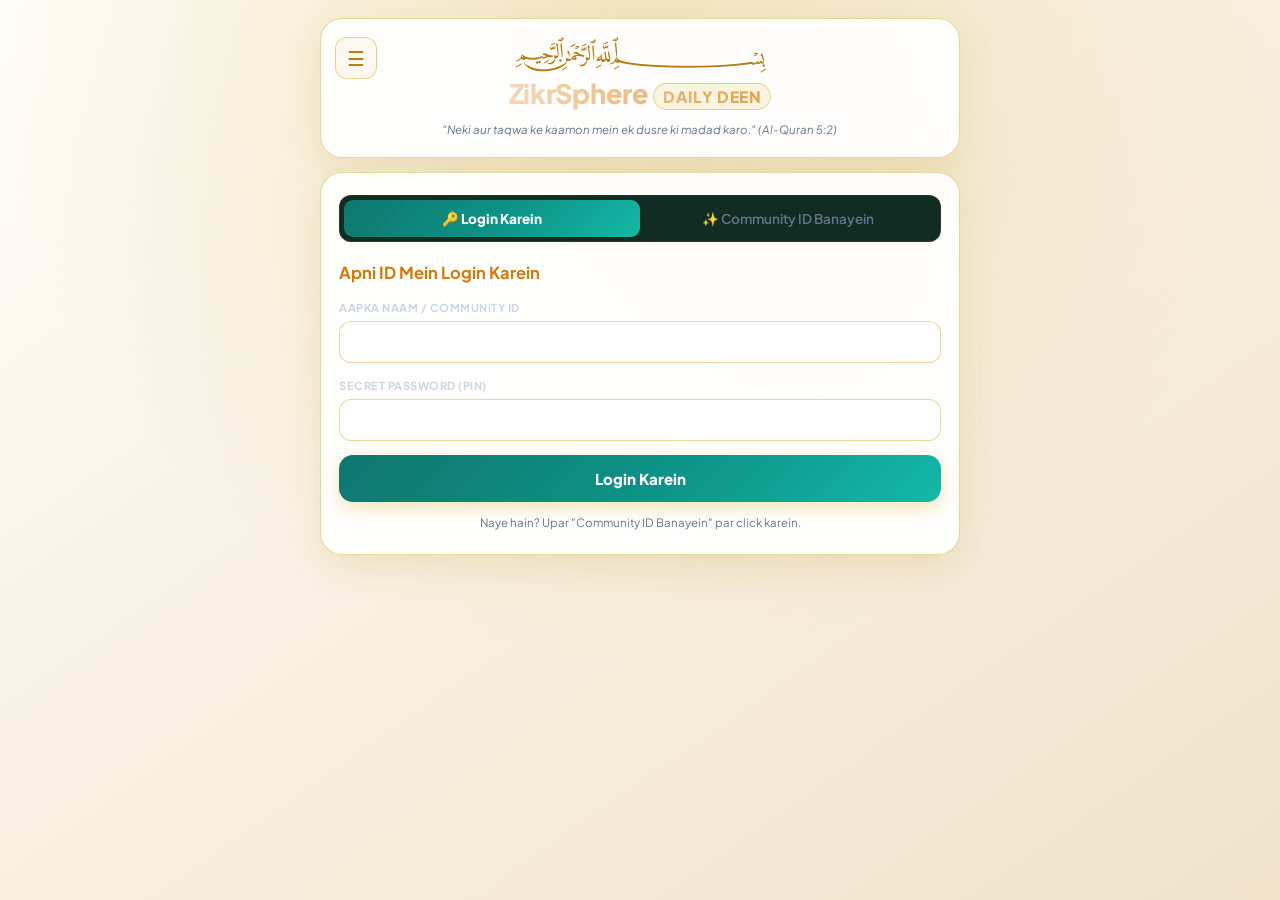
==== commit cd4fc3c3: "Refactor theme styles and comments in index.html Updated theme descriptions and color variables for " ====
--- a/index.html
+++ b/index.html
@@ -39,17 +39,17 @@
     <link href="https://fonts.googleapis.com/css2?family=Amiri:wght@400;700&family=JetBrains+Mono:wght@600;700;800&family=Noto+Nastaliq+Urdu:wght@400;700&family=Noto+Sans+Devanagari:wght@400;600;700&family=Plus+Jakarta+Sans:wght@400;500;600;700;800&display=swap" rel="stylesheet">
     <link rel="stylesheet" href="style.css">
 
-    <!-- ✨ 5-THEME ENGINE (WHITE & GOLD / NOOR WHITE / COSMIC BLUE / NEON AQUA / EMERALD) + PURE GLOWING GREEN CARDS -->
+    <!-- ✨ 5-THEME ENGINE + SOFT, EYE-SOOTHING PASTEL RED / GREEN / YELLOW REPORT CARDS -->
     <style>
       /* ==========================================================================
          1. 5 SWITCHABLE COLOR THEMES (IN SETTINGS)
          ========================================================================== */
 
-      /* DEFAULT THEME 1: 👑 WHITE & GOLD (IMAGE 1 WARM CREAM, GOLD & TEAL STYLE) */
+      /* DEFAULT THEME 1: 👑 WHITE & GOLD */
       body,
       body.theme-whitegold {
         --bg-deep: #f9f3e6 !important;
-        --bg-body-grad: radial-gradient(circle at 50% 0%, rgba(212, 175, 55, 0.28) 0%, transparent 60%), linear-gradient(145deg, #fffdf9 0%, #f7efe0 50%, #efe2c9 100%) !important;
+        --bg-body-grad: radial-gradient(circle at 50% 0%, rgba(212, 175, 55, 0.25) 0%, transparent 60%), linear-gradient(145deg, #fffdf9 0%, #f7efe0 50%, #efe2c9 100%) !important;
         --bg-card: rgba(255, 255, 255, 0.96) !important;
         --bg-subcard: #fcf8f0 !important;
         --bg-input: #ffffff !important;
@@ -58,12 +58,31 @@
         --emerald-bright: #0f766e !important;
         --text-main: #1e293b !important;
         --text-muted: #64748b !important;
-        --border-gold: rgba(212, 175, 55, 0.55) !important;
-        --border-subtle: rgba(180, 125, 18, 0.18) !important;
-        --card-shadow: 0 12px 34px rgba(180, 134, 24, 0.16), 0 0 22px rgba(212, 175, 55, 0.2) !important;
+        --border-gold: rgba(212, 175, 55, 0.5) !important;
+        --border-subtle: rgba(180, 125, 18, 0.16) !important;
+        --card-shadow: 0 12px 34px rgba(180, 134, 24, 0.14) !important;
         --btn-grad: linear-gradient(135deg, #0f766e 0%, #0d9488 55%, #14b8a6 100%) !important;
         --btn-text: #ffffff !important;
         --nav-bg: rgba(255, 252, 245, 0.97) !important;
+
+        /* Soft Pastel Card Tokens for Light Themes */
+        --nahi-bg: linear-gradient(135deg, #fff5f5 0%, #fee2e2 100%);
+        --nahi-border: #fca5a5;
+        --nahi-accent: #ef4444;
+        --nahi-text: #991b1b;
+        --nahi-sel-bg: #ffffff;
+
+        --ada-bg: linear-gradient(135deg, #f0fdf4 0%, #d1fae5 100%);
+        --ada-border: #6ee7b7;
+        --ada-accent: #10b981;
+        --ada-text: #065f46;
+        --ada-sel-bg: #ffffff;
+
+        --qaza-bg: linear-gradient(135deg, #fffbeb 0%, #fef3c7 100%);
+        --qaza-border: #fcd34d;
+        --qaza-accent: #f59e0b;
+        --qaza-text: #92400e;
+        --qaza-sel-bg: #ffffff;
       }
 
       /* THEME 2: 🕊️ NOOR WHITE & MOSQUE TEAL */
@@ -84,6 +103,24 @@
         --btn-grad: linear-gradient(135deg, #0f766e 0%, #0d9488 50%, #14b8a6 100%) !important;
         --btn-text: #ffffff !important;
         --nav-bg: rgba(255, 255, 255, 0.96) !important;
+
+        --nahi-bg: linear-gradient(135deg, #fff5f5 0%, #fee2e2 100%);
+        --nahi-border: #fca5a5;
+        --nahi-accent: #ef4444;
+        --nahi-text: #991b1b;
+        --nahi-sel-bg: #ffffff;
+
+        --ada-bg: linear-gradient(135deg, #f0fdf4 0%, #d1fae5 100%);
+        --ada-border: #6ee7b7;
+        --ada-accent: #10b981;
+        --ada-text: #065f46;
+        --ada-sel-bg: #ffffff;
+
+        --qaza-bg: linear-gradient(135deg, #fffbeb 0%, #fef3c7 100%);
+        --qaza-border: #fcd34d;
+        --qaza-accent: #f59e0b;
+        --qaza-text: #92400e;
+        --qaza-sel-bg: #ffffff;
       }
 
       /* THEME 3: 🌌 COSMIC BLUE */
@@ -104,12 +141,31 @@
         --btn-grad: linear-gradient(135deg, #0ea5e9 0%, #3b82f6 50%, #6366f1 100%) !important;
         --btn-text: #ffffff !important;
         --nav-bg: rgba(4, 11, 24, 0.96) !important;
-      }
-
-      /* THEME 4: 🕌 NEON AQUA (IMAGE 3 MASJID LED BOARD) */
+
+        /* Soft Translucent Tints for Dark Themes */
+        --nahi-bg: linear-gradient(135deg, rgba(239, 68, 68, 0.14) 0%, rgba(15, 28, 55, 0.85) 100%);
+        --nahi-border: rgba(248, 113, 113, 0.4);
+        --nahi-accent: #f87171;
+        --nahi-text: #fecaca;
+        --nahi-sel-bg: rgba(127, 29, 29, 0.35);
+
+        --ada-bg: linear-gradient(135deg, rgba(16, 185, 129, 0.18) 0%, rgba(12, 38, 56, 0.88) 100%);
+        --ada-border: rgba(52, 211, 153, 0.45);
+        --ada-accent: #34d399;
+        --ada-text: #a7f3d0;
+        --ada-sel-bg: rgba(6, 78, 59, 0.45);
+
+        --qaza-bg: linear-gradient(135deg, rgba(245, 158, 11, 0.18) 0%, rgba(25, 30, 52, 0.88) 100%);
+        --qaza-border: rgba(251, 191, 36, 0.45);
+        --qaza-accent: #fbbf24;
+        --qaza-text: #fde68a;
+        --qaza-sel-bg: rgba(120, 53, 15, 0.45);
+      }
+
+      /* THEME 4: 🕌 NEON AQUA */
       body.theme-neon {
         --bg-deep: #041d24 !important;
-        --bg-body-grad: radial-gradient(circle at 50% 0%, rgba(0, 245, 212, 0.28) 0%, transparent 55%), linear-gradient(180deg, #03151a 0%, #06252e 50%, #04181f 100%) !important;
+        --bg-body-grad: radial-gradient(circle at 50% 0%, rgba(0, 245, 212, 0.25) 0%, transparent 55%), linear-gradient(180deg, #03151a 0%, #06252e 50%, #04181f 100%) !important;
         --bg-card: rgba(7, 34, 43, 0.94) !important;
         --bg-subcard: rgba(9, 46, 56, 0.85) !important;
         --bg-input: #062830 !important;
@@ -118,36 +174,72 @@
         --emerald-bright: #00f5d4 !important;
         --text-main: #f0fdfa !important;
         --text-muted: #99f6e4 !important;
-        --border-gold: rgba(0, 245, 212, 0.45) !important;
-        --border-subtle: rgba(45, 212, 191, 0.25) !important;
-        --card-shadow: 0 16px 40px rgba(0, 20, 24, 0.65), 0 0 24px rgba(0, 245, 212, 0.22) !important;
+        --border-gold: rgba(0, 245, 212, 0.4) !important;
+        --border-subtle: rgba(45, 212, 191, 0.22) !important;
+        --card-shadow: 0 16px 40px rgba(0, 20, 24, 0.65) !important;
         --btn-grad: linear-gradient(135deg, #00f5d4 0%, #14b8a6 55%, #0d9488 100%) !important;
         --btn-text: #02201c !important;
         --nav-bg: rgba(4, 24, 30, 0.96) !important;
-      }
-
-      /* THEME 5: 🌿 EMERALD GOLD (PURE LUMINOUS GREEN — NO BLACK) */
+
+        --nahi-bg: linear-gradient(135deg, rgba(239, 68, 68, 0.15) 0%, rgba(8, 36, 44, 0.9) 100%);
+        --nahi-border: rgba(248, 113, 113, 0.42);
+        --nahi-accent: #f87171;
+        --nahi-text: #fecaca;
+        --nahi-sel-bg: rgba(127, 29, 29, 0.35);
+
+        --ada-bg: linear-gradient(135deg, rgba(0, 245, 212, 0.18) 0%, rgba(6, 48, 54, 0.9) 100%);
+        --ada-border: rgba(0, 245, 212, 0.5);
+        --ada-accent: #00f5d4;
+        --ada-text: #99f6e4;
+        --ada-sel-bg: rgba(4, 90, 78, 0.5);
+
+        --qaza-bg: linear-gradient(135deg, rgba(245, 158, 11, 0.18) 0%, rgba(12, 38, 44, 0.9) 100%);
+        --qaza-border: rgba(251, 191, 36, 0.45);
+        --qaza-accent: #fbbf24;
+        --qaza-text: #fde68a;
+        --qaza-sel-bg: rgba(120, 53, 15, 0.45);
+      }
+
+      /* THEME 5: 🌿 PURE GREEN */
       body.theme-emerald {
         --bg-deep: #063829 !important;
         --bg-body-grad: radial-gradient(circle at 50% 0%, #10b981 0%, #064e3b 55%, #063829 100%) !important;
         --bg-card: rgba(6, 78, 59, 0.94) !important;
-        --bg-subcard: rgba(4, 120, 87, 0.75) !important;
+        --bg-subcard: rgba(4, 108, 78, 0.75) !important;
         --bg-input: #065f46 !important;
         --gold: #fde047 !important;
         --gold-light: #fef08a !important;
         --emerald-bright: #34d399 !important;
         --text-main: #ffffff !important;
         --text-muted: #a7f3d0 !important;
-        --border-gold: rgba(250, 204, 21, 0.45) !important;
-        --border-subtle: rgba(110, 231, 183, 0.28) !important;
-        --card-shadow: 0 16px 38px rgba(4, 47, 36, 0.6), 0 0 22px rgba(16, 185, 129, 0.25) !important;
+        --border-gold: rgba(250, 204, 21, 0.4) !important;
+        --border-subtle: rgba(110, 231, 183, 0.25) !important;
+        --card-shadow: 0 16px 38px rgba(4, 47, 36, 0.55) !important;
         --btn-grad: linear-gradient(135deg, #fbbf24 0%, #f59e0b 55%, #d97706 100%) !important;
         --btn-text: #063829 !important;
         --nav-bg: rgba(6, 62, 46, 0.97) !important;
+
+        --nahi-bg: linear-gradient(135deg, rgba(239, 68, 68, 0.18) 0%, rgba(6, 78, 59, 0.9) 100%);
+        --nahi-border: rgba(252, 165, 165, 0.45);
+        --nahi-accent: #fca5a5;
+        --nahi-text: #fee2e2;
+        --nahi-sel-bg: rgba(153, 27, 27, 0.4);
+
+        --ada-bg: linear-gradient(135deg, rgba(52, 211, 153, 0.25) 0%, rgba(5, 122, 85, 0.9) 100%);
+        --ada-border: #6ee7b7;
+        --ada-accent: #34d399;
+        --ada-text: #ecfdf5;
+        --ada-sel-bg: rgba(4, 120, 87, 0.65);
+
+        --qaza-bg: linear-gradient(135deg, rgba(251, 191, 36, 0.22) 0%, rgba(6, 95, 70, 0.9) 100%);
+        --qaza-border: #fde68a;
+        --qaza-accent: #fbbf24;
+        --qaza-text: #fef3c7;
+        --qaza-sel-bg: rgba(146, 64, 14, 0.5);
       }
 
       /* ==========================================================================
-         2. GLOBAL LAYOUT & SPACIOUS HEADER
+         2. GLOBAL LAYOUT & HEADER
          ========================================================================== */
       body {
         background: var(--bg-body-grad) !important;
@@ -191,7 +283,7 @@
         font-size: 0.58em !important;
         font-weight: 800 !important;
         color: var(--gold) !important;
-        background: rgba(212, 175, 55, 0.16) !important;
+        background: rgba(212, 175, 55, 0.14) !important;
         border: 1px solid var(--border-gold) !important;
         padding: 3px 9px !important;
         border-radius: 99px !important;
@@ -262,7 +354,7 @@
         padding: 18px 16px;
         margin-bottom: 14px;
         text-align: center;
-        box-shadow: 0 10px 25px rgba(15, 118, 110, 0.25);
+        box-shadow: 0 10px 25px rgba(15, 118, 110, 0.2);
       }
       .home-hero-time {
         font-family: 'Plus Jakarta Sans', sans-serif;
@@ -358,7 +450,7 @@
       }
 
       /* ==========================================================================
-         4. PURE LUMINOUS NAMAZ CARDS (ZERO BLACK! GLOWING GREEN LIKE IMAGE 3)
+         4. SOFT, SUBTLE & ELEGANT NAMAZ CARDS (PASTEL TINTS — NO HARSH COLORS!)
          ========================================================================== */
       #sectionTracker h2, #sectionHome h2, #sectionDashboard h2, #sectionRecords h2 {
         font-size: 16px !important;
@@ -378,104 +470,116 @@
         grid-column: span 2 !important;
       }
 
-      /* 1. ❌ NAHI PADHI = PURE GLOWING RUBY RED (NO BLACK FADE) */
+      /* 1. ❌ NAHI PADHI = SOFT ROSE-BLUSH PASTEL CARD */
       .namaz-card,
       .namaz-card.status-nahi {
-        background: linear-gradient(135deg, #ef4444 0%, #dc2626 55%, #b91c1c 100%) !important;
-        border: 2px solid #fca5a5 !important;
-        border-radius: 18px !important;
-        padding: 14px !important;
-        box-shadow: 0 8px 22px rgba(220, 38, 38, 0.32), 0 0 16px rgba(239, 68, 68, 0.35), inset 0 1px 2px rgba(255, 255, 255, 0.35) !important;
-        transition: all 0.25s ease !important;
+        background: var(--nahi-bg) !important;
+        border: 1.5px solid var(--nahi-border) !important;
+        border-left: 4.5px solid var(--nahi-accent) !important;
+        border-radius: 16px !important;
+        padding: 13px 14px !important;
+        box-shadow: 0 4px 14px rgba(239, 68, 68, 0.08) !important;
+        transition: all 0.22s ease !important;
       }
       .namaz-card label {
         display: flex !important;
         justify-content: space-between !important;
         align-items: center !important;
-        margin-bottom: 10px !important;
+        margin-bottom: 9px !important;
         font-size: 13.5px !important;
         font-weight: 800 !important;
-        color: #ffffff !important;
-        text-shadow: 0 1px 3px rgba(0, 0, 0, 0.2) !important;
+        color: var(--nahi-text) !important;
+        text-shadow: none !important;
       }
       .namaz-card .arabic-text {
         font-family: 'Amiri', serif !important;
-        font-size: 15.5px !important;
+        font-size: 15px !important;
         font-weight: 700 !important;
-        color: #fef08a !important;
-        background: rgba(255, 255, 255, 0.18) !important;
-        border: 1px solid rgba(254, 240, 138, 0.65) !important;
-        padding: 2px 10px !important;
+        color: var(--nahi-text) !important;
+        background: rgba(239, 68, 68, 0.1) !important;
+        border: 1px solid var(--nahi-border) !important;
+        padding: 1px 10px !important;
         border-radius: 99px !important;
       }
       .namaz-card .modern-select,
       .namaz-card.status-nahi .modern-select {
         width: 100% !important;
-        padding: 10px 12px !important;
+        padding: 9px 12px !important;
         font-size: 13px !important;
-        font-weight: 800 !important;
-        background: linear-gradient(90deg, #991b1b 0%, #b91c1c 100%) !important;
-        background-color: #991b1b !important;
-        border: 1.5px solid #fecaca !important;
-        color: #ffffff !important;
-        border-radius: 12px !important;
+        font-weight: 700 !important;
+        background: var(--nahi-sel-bg) !important;
+        border: 1.5px solid var(--nahi-border) !important;
+        color: var(--nahi-text) !important;
+        border-radius: 10px !important;
         cursor: pointer !important;
-        box-shadow: 0 4px 12px rgba(153, 27, 27, 0.4) !important;
-      }
-
-      /* 2. ✅ ADA / RAKHA = 100% PURE GLOWING EMERALD-AQUA GREEN (ZERO BLACK — IMAGE 3 LIGHT GLOW) */
+        box-shadow: none !important;
+      }
+
+      /* 2. ✅ ADA / RAKHA = SOFT MINT-EMERALD PASTEL CARD */
       .namaz-card.status-ada {
-        background: linear-gradient(135deg, #10b981 0%, #059669 50%, #0d9488 100%) !important;
-        border: 2px solid #6ee7b7 !important;
-        box-shadow:
-          0 0 24px rgba(16, 185, 129, 0.65),
-          0 0 40px rgba(0, 245, 212, 0.28),
-          0 8px 20px rgba(5, 150, 105, 0.35),
-          inset 0 1px 3px rgba(255, 255, 255, 0.45) !important;
+        background: var(--ada-bg) !important;
+        border: 1.5px solid var(--ada-border) !important;
+        border-left: 4.5px solid var(--ada-accent) !important;
+        box-shadow: 0 5px 16px rgba(16, 185, 129, 0.12) !important;
+      }
+      .namaz-card.status-ada label {
+        color: var(--ada-text) !important;
+      }
+      .namaz-card.status-ada .arabic-text {
+        color: var(--ada-text) !important;
+        background: rgba(16, 185, 129, 0.12) !important;
+        border-color: var(--ada-border) !important;
       }
       .namaz-card.status-ada .modern-select {
-        background: linear-gradient(90deg, #047857 0%, #0d9488 100%) !important;
-        background-color: #047857 !important;
-        border: 1.5px solid #a7f3d0 !important;
-        color: #ffffff !important;
-        box-shadow: 0 0 16px rgba(52, 211, 153, 0.55) !important;
-      }
-
-      /* 3. 🕒 QAZA PADHI = PURE GLOWING AMBER-GOLD (ZERO BLACK) */
+        background: var(--ada-sel-bg) !important;
+        border: 1.5px solid var(--ada-border) !important;
+        color: var(--ada-text) !important;
+        box-shadow: none !important;
+      }
+
+      /* 3. 🕒 QAZA PADHI = SOFT WARM-AMBER PASTEL CARD */
       .namaz-card.status-qaza {
-        background: linear-gradient(135deg, #f59e0b 0%, #d97706 55%, #b45309 100%) !important;
-        border: 2px solid #fde68a !important;
-        box-shadow: 0 0 22px rgba(245, 158, 11, 0.55), 0 8px 20px rgba(180, 83, 9, 0.35), inset 0 1px 2px rgba(255, 255, 255, 0.4) !important;
+        background: var(--qaza-bg) !important;
+        border: 1.5px solid var(--qaza-border) !important;
+        border-left: 4.5px solid var(--qaza-accent) !important;
+        box-shadow: 0 5px 16px rgba(245, 158, 11, 0.12) !important;
+      }
+      .namaz-card.status-qaza label {
+        color: var(--qaza-text) !important;
+      }
+      .namaz-card.status-qaza .arabic-text {
+        color: var(--qaza-text) !important;
+        background: rgba(245, 158, 11, 0.14) !important;
+        border-color: var(--qaza-border) !important;
       }
       .namaz-card.status-qaza .modern-select {
-        background: linear-gradient(90deg, #92400e 0%, #b45309 100%) !important;
-        background-color: #92400e !important;
-        border: 1.5px solid #fef08a !important;
-        color: #ffffff !important;
-        box-shadow: 0 0 14px rgba(251, 191, 36, 0.45) !important;
-      }
-
-      /* Open Dropdown List Options — Pure Emerald / Ruby / Amber (Zero Black) */
+        background: var(--qaza-sel-bg) !important;
+        border: 1.5px solid var(--qaza-border) !important;
+        color: var(--qaza-text) !important;
+        box-shadow: none !important;
+      }
+
+      /* Clean, Soft Dropdown List Options */
       select option,
       select optgroup,
       .modern-select option,
       .modern-select optgroup {
-        background-color: #047857 !important;
-        color: #ffffff !important;
-        font-weight: 800 !important;
+        background-color: #ffffff !important;
+        color: #065f46 !important;
+        font-weight: 700 !important;
         padding: 10px !important;
       }
       select option[value="Nahi"], .modern-select option[value="Nahi"] {
-        background-color: #b91c1c !important;
-        color: #ffffff !important;
+        background-color: #fff5f5 !important;
+        color: #b91c1c !important;
       }
       select option[value="Ada"], select option[value="Rakha"], .modern-select option[value="Ada"], .modern-select option[value="Rakha"] {
-        background-color: #059669 !important;
-        color: #ffffff !important;
+        background-color: #f0fdf4 !important;
+        color: #047857 !important;
       }
       select option[value="Qaza"], .modern-select option[value="Qaza"] {
-        background-color: #d97706 !important;
-        color: #ffffff !important;
+        background-color: #fffbeb !important;
+        color: #b45309 !important;
       }
 
       /* Progress Bar & Other UI Elements */
@@ -486,22 +590,21 @@
         border-radius: 16px !important;
       }
       .progress-track {
-        height: 12px !important;
-        background: rgba(16, 185, 129, 0.15) !important;
+        height: 11px !important;
+        background: rgba(16, 185, 129, 0.14) !important;
         border-radius: 99px !important;
         border: 1px solid var(--border-gold) !important;
       }
       .progress-fill {
-        background: linear-gradient(90deg, #10b981 0%, #00f5d4 55%, #f59e0b 100%) !important;
-        box-shadow: 0 0 16px rgba(16, 185, 129, 0.7) !important;
+        background: linear-gradient(90deg, #10b981 0%, #0d9488 55%, #f59e0b 100%) !important;
       }
 
       #t_markAllBtn {
-        background: linear-gradient(135deg, #10b981 0%, #059669 100%) !important;
-        border: 2px solid #a7f3d0 !important;
-        color: #ffffff !important;
+        background: linear-gradient(135deg, #ecfdf5 0%, #d1fae5 100%) !important;
+        border: 1.5px solid #6ee7b7 !important;
+        color: #065f46 !important;
         font-weight: 800 !important;
-        box-shadow: 0 0 20px rgba(16, 185, 129, 0.45) !important;
+        box-shadow: 0 4px 12px rgba(16, 185, 129, 0.12) !important;
       }
 
       input[type="text"], input[type="password"], input[type="date"], textarea {
@@ -563,7 +666,7 @@
             </div>
 
             <div class="drawer-menu-list">
-                <!-- MENU 1: SETTINGS (WITH 5 COLOR THEMES INCLUDING WHITE & GOLD) -->
+                <!-- MENU 1: SETTINGS (WITH 5 COLOR THEMES) -->
                 <button type="button" class="drawer-nav-item" id="btnMenuSettings" onclick="toggleDrawerPanel('panelSettings', 'btnMenuSettings')">
                     <span id="t_menuSettingsBtn">⚙️ Settings & Account</span>
                     <span class="chevron-icon">▾</span>
@@ -802,7 +905,7 @@
                 <div class="guide-box" id="homeBoxTarawih" onclick="this.classList.toggle('open')"></div>
             </div>
 
-            <!-- INNER REPORT PAGE (PURE GLOWING GREEN / RED / YELLOW — ZERO BLACK) -->
+            <!-- INNER REPORT PAGE (SOFT PASTEL RED / GREEN / YELLOW CARDS) -->
             <div id="sectionTracker">
                 <div class="progress-container">
                     <div class="progress-header">
@@ -1026,7 +1129,7 @@
     <script src="leaderboard-records.js"></script>
     <script src="admin-quran.js"></script>
 
-    <!-- 🎨 5-THEME ENGINE + LIVE CLOCK + PURE GLOWING GREEN/RED/YELLOW CARD SYNC -->
+    <!-- 🎨 5-THEME ENGINE + LIVE CLOCK + SOFT PASTEL CARD SYNC -->
     <script>
       function setZikrTheme(themeName) {
         const validThemes = ['whitegold', 'noor', 'cosmic', 'neon', 'emerald'];
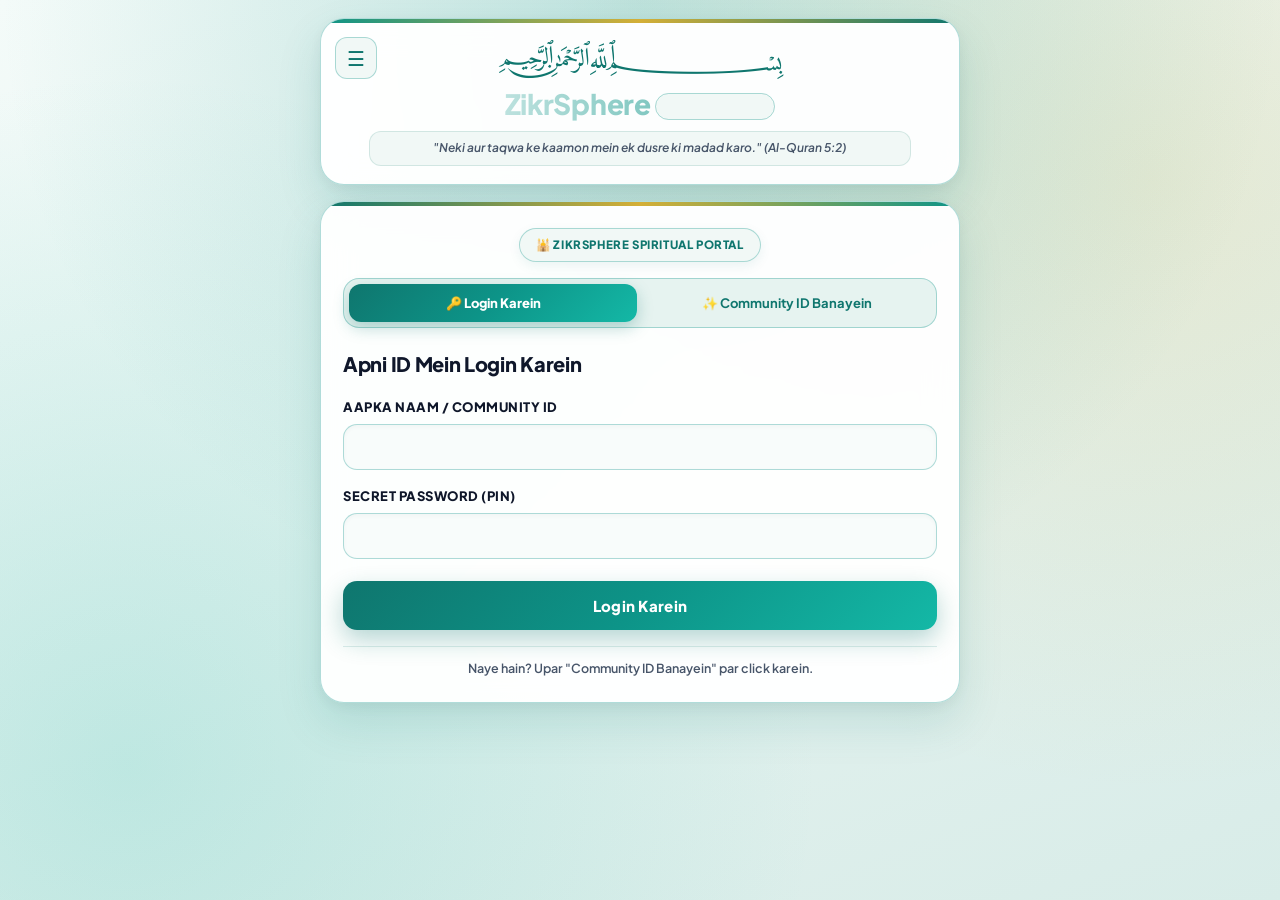
==== commit 01e5d8d0: "Revamp theme colors and UI for Noor theme Updated theme color and styles for the Noor theme. Redesig" ====
--- a/index.html
+++ b/index.html
@@ -25,7 +25,7 @@
     <meta name="google-site-verification" content="edHXVXITTAfMQl8u8ikPInDeuiBOflpyqihuVVBjpzU" />
     <link rel="canonical" href="https://zikrsphere.vercel.app/" />
     <meta name="viewport" content="width=device-width, initial-scale=1.0">
-    <meta name="theme-color" id="metaThemeColor" content="#d4af37">
+    <meta name="theme-color" id="metaThemeColor" content="#0f766e">
     <link rel="manifest" href="manifest.json">
     
     <title>ZikrSphere | Daily Deen & Deeds by ABBU SHAHMA, Muhammad Sibgathullah & MD FIROZ ALAM</title>
@@ -39,20 +39,67 @@
     <link href="https://fonts.googleapis.com/css2?family=Amiri:wght@400;700&family=JetBrains+Mono:wght@600;700;800&family=Noto+Nastaliq+Urdu:wght@400;700&family=Noto+Sans+Devanagari:wght@400;600;700&family=Plus+Jakarta+Sans:wght@400;500;600;700;800&display=swap" rel="stylesheet">
     <link rel="stylesheet" href="style.css">
 
-    <!-- ✨ 5-THEME ENGINE + SOFT, EYE-SOOTHING PASTEL RED / GREEN / YELLOW REPORT CARDS -->
+    <!-- ✨ 5-THEME ENGINE + ULTRA-ATTRACTIVE NOOR WHITE LOGIN PAGE & SOFT PASTEL CARDS -->
     <style>
       /* ==========================================================================
          1. 5 SWITCHABLE COLOR THEMES (IN SETTINGS)
          ========================================================================== */
 
-      /* DEFAULT THEME 1: 👑 WHITE & GOLD */
+      /* THEME 1: 🕊️ NOOR WHITE (ROYAL PEARL WHITE, MOSQUE TEAL & WARM GOLD ACCENTS) */
       body,
+      body.theme-noor {
+        --bg-deep: #e6f2f0 !important;
+        --bg-body-grad:
+          radial-gradient(circle at 50% 0%, rgba(13, 148, 136, 0.22) 0%, transparent 58%),
+          radial-gradient(circle at 90% 20%, rgba(212, 175, 55, 0.16) 0%, transparent 45%),
+          radial-gradient(circle at 10% 85%, rgba(20, 184, 166, 0.18) 0%, transparent 50%),
+          linear-gradient(160deg, #f4fbf9 0%, #e6f3f0 50%, #d8ece8 100%) !important;
+        --bg-card: rgba(255, 255, 255, 0.96) !important;
+        --bg-subcard: #f1f8f6 !important;
+        --bg-input: #f8fcfb !important;
+        --gold: #0f766e !important;
+        --gold-light: #0d9488 !important;
+        --emerald-bright: #0d9488 !important;
+        --text-main: #0f172a !important;
+        --text-muted: #475569 !important;
+        --border-gold: rgba(13, 148, 136, 0.32) !important;
+        --border-subtle: rgba(15, 118, 110, 0.14) !important;
+        --card-shadow: 0 20px 45px rgba(15, 118, 110, 0.14), 0 4px 16px rgba(15, 23, 42, 0.06) !important;
+        --btn-grad: linear-gradient(135deg, #0f766e 0%, #0d9488 50%, #14b8a6 100%) !important;
+        --btn-text: #ffffff !important;
+        --nav-bg: rgba(255, 255, 255, 0.96) !important;
+        --tabs-bg: #e6f3f0 !important;
+        --tab-inactive: #0f766e !important;
+
+        /* Soft Pastel Card Tokens */
+        --nahi-bg: linear-gradient(135deg, #fff5f5 0%, #fee2e2 100%);
+        --nahi-border: #fca5a5;
+        --nahi-accent: #ef4444;
+        --nahi-text: #991b1b;
+        --nahi-sel-bg: #ffffff;
+
+        --ada-bg: linear-gradient(135deg, #f0fdf4 0%, #d1fae5 100%);
+        --ada-border: #6ee7b7;
+        --ada-accent: #10b981;
+        --ada-text: #065f46;
+        --ada-sel-bg: #ffffff;
+
+        --qaza-bg: linear-gradient(135deg, #fffbeb 0%, #fef3c7 100%);
+        --qaza-border: #fcd34d;
+        --qaza-accent: #f59e0b;
+        --qaza-text: #92400e;
+        --qaza-sel-bg: #ffffff;
+      }
+
+      /* THEME 2: 👑 WHITE & GOLD */
       body.theme-whitegold {
         --bg-deep: #f9f3e6 !important;
-        --bg-body-grad: radial-gradient(circle at 50% 0%, rgba(212, 175, 55, 0.25) 0%, transparent 60%), linear-gradient(145deg, #fffdf9 0%, #f7efe0 50%, #efe2c9 100%) !important;
-        --bg-card: rgba(255, 255, 255, 0.96) !important;
-        --bg-subcard: #fcf8f0 !important;
-        --bg-input: #ffffff !important;
+        --bg-body-grad:
+          radial-gradient(circle at 50% 0%, rgba(212, 175, 55, 0.28) 0%, transparent 60%),
+          linear-gradient(145deg, #fffdf9 0%, #f7efe0 50%, #efe2c9 100%) !important;
+        --bg-card: rgba(255, 255, 255, 0.97) !important;
+        --bg-subcard: #faf3e4 !important;
+        --bg-input: #fffdf9 !important;
         --gold: #b47d12 !important;
         --gold-light: #d97706 !important;
         --emerald-bright: #0f766e !important;
@@ -60,49 +107,12 @@
         --text-muted: #64748b !important;
         --border-gold: rgba(212, 175, 55, 0.5) !important;
         --border-subtle: rgba(180, 125, 18, 0.16) !important;
-        --card-shadow: 0 12px 34px rgba(180, 134, 24, 0.14) !important;
-        --btn-grad: linear-gradient(135deg, #0f766e 0%, #0d9488 55%, #14b8a6 100%) !important;
+        --card-shadow: 0 18px 42px rgba(180, 134, 24, 0.16) !important;
+        --btn-grad: linear-gradient(135deg, #b47d12 0%, #d97706 50%, #0f766e 100%) !important;
         --btn-text: #ffffff !important;
         --nav-bg: rgba(255, 252, 245, 0.97) !important;
-
-        /* Soft Pastel Card Tokens for Light Themes */
-        --nahi-bg: linear-gradient(135deg, #fff5f5 0%, #fee2e2 100%);
-        --nahi-border: #fca5a5;
-        --nahi-accent: #ef4444;
-        --nahi-text: #991b1b;
-        --nahi-sel-bg: #ffffff;
-
-        --ada-bg: linear-gradient(135deg, #f0fdf4 0%, #d1fae5 100%);
-        --ada-border: #6ee7b7;
-        --ada-accent: #10b981;
-        --ada-text: #065f46;
-        --ada-sel-bg: #ffffff;
-
-        --qaza-bg: linear-gradient(135deg, #fffbeb 0%, #fef3c7 100%);
-        --qaza-border: #fcd34d;
-        --qaza-accent: #f59e0b;
-        --qaza-text: #92400e;
-        --qaza-sel-bg: #ffffff;
-      }
-
-      /* THEME 2: 🕊️ NOOR WHITE & MOSQUE TEAL */
-      body.theme-noor {
-        --bg-deep: #eef3f6 !important;
-        --bg-body-grad: linear-gradient(145deg, #f8fafc 0%, #e6eff4 50%, #dde8ee 100%) !important;
-        --bg-card: rgba(255, 255, 255, 0.96) !important;
-        --bg-subcard: #f8fafc !important;
-        --bg-input: #f1f5f9 !important;
-        --gold: #0f766e !important;
-        --gold-light: #0d9488 !important;
-        --emerald-bright: #0f766e !important;
-        --text-main: #0f172a !important;
-        --text-muted: #475569 !important;
-        --border-gold: rgba(15, 118, 110, 0.25) !important;
-        --border-subtle: rgba(15, 23, 42, 0.1) !important;
-        --card-shadow: 0 12px 32px rgba(15, 23, 42, 0.08) !important;
-        --btn-grad: linear-gradient(135deg, #0f766e 0%, #0d9488 50%, #14b8a6 100%) !important;
-        --btn-text: #ffffff !important;
-        --nav-bg: rgba(255, 255, 255, 0.96) !important;
+        --tabs-bg: #f3e8d2 !important;
+        --tab-inactive: #78520a !important;
 
         --nahi-bg: linear-gradient(135deg, #fff5f5 0%, #fee2e2 100%);
         --nahi-border: #fca5a5;
@@ -141,8 +151,9 @@
         --btn-grad: linear-gradient(135deg, #0ea5e9 0%, #3b82f6 50%, #6366f1 100%) !important;
         --btn-text: #ffffff !important;
         --nav-bg: rgba(4, 11, 24, 0.96) !important;
-
-        /* Soft Translucent Tints for Dark Themes */
+        --tabs-bg: rgba(5, 13, 28, 0.85) !important;
+        --tab-inactive: #94a3b8 !important;
+
         --nahi-bg: linear-gradient(135deg, rgba(239, 68, 68, 0.14) 0%, rgba(15, 28, 55, 0.85) 100%);
         --nahi-border: rgba(248, 113, 113, 0.4);
         --nahi-accent: #f87171;
@@ -180,6 +191,8 @@
         --btn-grad: linear-gradient(135deg, #00f5d4 0%, #14b8a6 55%, #0d9488 100%) !important;
         --btn-text: #02201c !important;
         --nav-bg: rgba(4, 24, 30, 0.96) !important;
+        --tabs-bg: rgba(3, 18, 23, 0.85) !important;
+        --tab-inactive: #99f6e4 !important;
 
         --nahi-bg: linear-gradient(135deg, rgba(239, 68, 68, 0.15) 0%, rgba(8, 36, 44, 0.9) 100%);
         --nahi-border: rgba(248, 113, 113, 0.42);
@@ -218,6 +231,8 @@
         --btn-grad: linear-gradient(135deg, #fbbf24 0%, #f59e0b 55%, #d97706 100%) !important;
         --btn-text: #063829 !important;
         --nav-bg: rgba(6, 62, 46, 0.97) !important;
+        --tabs-bg: rgba(4, 52, 39, 0.85) !important;
+        --tab-inactive: #a7f3d0 !important;
 
         --nahi-bg: linear-gradient(135deg, rgba(239, 68, 68, 0.18) 0%, rgba(6, 78, 59, 0.9) 100%);
         --nahi-border: rgba(252, 165, 165, 0.45);
@@ -256,36 +271,49 @@
         box-shadow: var(--card-shadow) !important;
         backdrop-filter: blur(16px) !important;
         -webkit-backdrop-filter: blur(16px) !important;
-        border-radius: 22px !important;
+        border-radius: 24px !important;
         color: var(--text-main) !important;
       }
 
       header {
-        padding: 18px 16px 16px 16px !important;
-        margin-bottom: 14px !important;
-      }
+        padding: 20px 18px 18px 18px !important;
+        margin-bottom: 16px !important;
+        position: relative !important;
+        overflow: hidden !important;
+      }
+      /* Decorative Royal Top Accent Line on Header */
+      header::before {
+        content: '';
+        position: absolute;
+        top: 0;
+        left: 0;
+        right: 0;
+        height: 4px;
+        background: linear-gradient(90deg, #0d9488 0%, #d4af37 50%, #0f766e 100%);
+      }
+
       .bismillah {
         color: var(--gold) !important;
-        font-size: 22px !important;
-        margin-bottom: 2px !important;
+        font-size: 25px !important;
+        margin-bottom: 4px !important;
         text-shadow: none !important;
       }
       header h1 {
         font-family: 'Plus Jakarta Sans', sans-serif !important;
-        font-size: clamp(21px, 5vw, 27px) !important;
+        font-size: clamp(22px, 5.2vw, 28px) !important;
         font-weight: 800 !important;
         color: var(--text-main) !important;
-        margin: 2px 0 4px 0 !important;
+        margin: 2px 0 6px 0 !important;
         letter-spacing: -0.3px !important;
       }
       header h1 .cyan-italic {
         display: inline !important;
-        font-size: 0.58em !important;
+        font-size: 0.56em !important;
         font-weight: 800 !important;
         color: var(--gold) !important;
-        background: rgba(212, 175, 55, 0.14) !important;
+        background: var(--bg-subcard) !important;
         border: 1px solid var(--border-gold) !important;
-        padding: 3px 9px !important;
+        padding: 3px 10px !important;
         border-radius: 99px !important;
         vertical-align: middle !important;
         letter-spacing: 0.6px !important;
@@ -321,12 +349,14 @@
         box-shadow: none !important;
       }
       .ayah-box {
-        background: transparent !important;
-        border: none !important;
+        background: var(--bg-subcard) !important;
+        border: 1px solid var(--border-subtle) !important;
         color: var(--text-muted) !important;
-        font-size: 11.5px !important;
-        padding: 2px 6px !important;
-        margin: 4px auto 0 auto !important;
+        font-size: 12px !important;
+        font-weight: 600 !important;
+        padding: 7px 14px !important;
+        border-radius: 12px !important;
+        margin: 6px auto 0 auto !important;
       }
 
       .menu-toggle-btn, .notif-bell-btn {
@@ -344,7 +374,142 @@
       }
 
       /* ==========================================================================
-         3. CLEAN COLLAPSIBLE FIRST PAGE (HOME)
+         3. ✨ ULTRA-ATTRACTIVE LOGIN / REGISTER PAGE (#authCard) REDESIGN
+         ========================================================================== */
+      #authCard {
+        position: relative !important;
+        overflow: hidden !important;
+        padding: 26px 22px 24px 22px !important;
+        border: 1.5px solid var(--border-gold) !important;
+      }
+      #authCard::before {
+        content: '';
+        position: absolute;
+        top: 0;
+        left: 0;
+        right: 0;
+        height: 4px;
+        background: linear-gradient(90deg, #0f766e 0%, #d4af37 50%, #0d9488 100%);
+      }
+
+      /* New Royal Welcome Banner inside Login Card */
+      .auth-welcome-badge {
+        display: flex;
+        align-items: center;
+        justify-content: center;
+        gap: 8px;
+        background: var(--bg-subcard);
+        border: 1px solid var(--border-gold);
+        color: var(--gold);
+        font-size: 11.5px;
+        font-weight: 800;
+        letter-spacing: 0.6px;
+        text-transform: uppercase;
+        padding: 7px 16px;
+        border-radius: 99px;
+        width: fit-content;
+        margin: 0 auto 16px auto;
+        box-shadow: 0 4px 12px rgba(15, 118, 110, 0.08);
+      }
+
+      /* Fixed Login/Register Segmented Tabs (No More Dark Box on White Card!) */
+      #authCard .tabs {
+        display: flex !important;
+        gap: 6px !important;
+        background: var(--tabs-bg) !important;
+        border: 1.5px solid var(--border-gold) !important;
+        padding: 5px !important;
+        border-radius: 16px !important;
+        margin-bottom: 20px !important;
+      }
+      #authCard .tab-btn {
+        flex: 1 !important;
+        padding: 11px 10px !important;
+        border-radius: 12px !important;
+        border: none !important;
+        background: transparent !important;
+        color: var(--tab-inactive) !important;
+        font-size: 13px !important;
+        font-weight: 700 !important;
+        cursor: pointer !important;
+        transition: all 0.25s ease !important;
+      }
+      #authCard .tab-btn.active {
+        background: var(--btn-grad) !important;
+        color: var(--btn-text) !important;
+        font-weight: 800 !important;
+        box-shadow: 0 6px 16px rgba(15, 118, 110, 0.28) !important;
+      }
+
+      /* High-Contrast Login Heading & Form Labels */
+      #authTitle {
+        color: var(--text-main) !important;
+        font-size: 20px !important;
+        font-weight: 800 !important;
+        text-align: center !important;
+        margin: 4px 0 18px 0 !important;
+        letter-spacing: -0.3px !important;
+      }
+      #authCard .form-group {
+        margin-bottom: 16px !important;
+      }
+      #authCard .form-group label,
+      .form-group label {
+        display: block !important;
+        color: var(--text-main) !important;
+        font-size: 13px !important;
+        font-weight: 800 !important;
+        margin-bottom: 7px !important;
+      }
+      #authCard input[type="text"],
+      #authCard input[type="password"] {
+        width: 100% !important;
+        padding: 13px 15px !important;
+        font-size: 14px !important;
+        font-weight: 600 !important;
+        background: var(--bg-input) !important;
+        border: 1.5px solid var(--border-gold) !important;
+        color: var(--text-main) !important;
+        border-radius: 14px !important;
+        box-shadow: inset 0 2px 4px rgba(15, 23, 42, 0.03) !important;
+        transition: all 0.2s ease !important;
+      }
+      #authCard input[type="text"]:focus,
+      #authCard input[type="password"]:focus {
+        border-color: var(--gold) !important;
+        box-shadow: 0 0 0 3.5px rgba(13, 148, 136, 0.18) !important;
+        outline: none !important;
+      }
+
+      /* Photo Upload Button & Help Text on Login Card */
+      #authCard .file-upload-btn {
+        background: var(--bg-subcard) !important;
+        border: 1.5px dashed var(--gold) !important;
+        color: var(--gold) !important;
+        font-weight: 800 !important;
+        padding: 12px !important;
+        border-radius: 14px !important;
+        width: 100% !important;
+      }
+      #authBtn {
+        margin-top: 6px !important;
+        padding: 15px !important;
+        font-size: 15px !important;
+        letter-spacing: 0.3px !important;
+        box-shadow: 0 10px 24px rgba(15, 118, 110, 0.3) !important;
+      }
+      #authHelp {
+        color: var(--text-muted) !important;
+        font-size: 12.5px !important;
+        font-weight: 600 !important;
+        text-align: center !important;
+        margin-top: 16px !important;
+        padding-top: 12px !important;
+        border-top: 1px solid var(--border-subtle) !important;
+      }
+
+      /* ==========================================================================
+         4. CLEAN COLLAPSIBLE FIRST PAGE (HOME)
          ========================================================================== */
       .home-hero-banner {
         background: linear-gradient(135deg, #0d9488 0%, #0f766e 55%, #115e59 100%);
@@ -414,7 +579,7 @@
         font-size: 10.5px;
         font-weight: 700;
         color: var(--gold);
-        background: rgba(212, 175, 55, 0.14);
+        background: rgba(15, 118, 110, 0.12);
         padding: 2px 8px;
         border-radius: 99px;
         flex-shrink: 0;
@@ -442,7 +607,7 @@
         margin-top: 8px !important;
       }
       .rakat-pill, .badge-chip {
-        background: rgba(212, 175, 55, 0.15) !important;
+        background: rgba(15, 118, 110, 0.12) !important;
         border: 1px solid var(--gold) !important;
         color: var(--gold) !important;
         font-weight: 700 !important;
@@ -450,7 +615,7 @@
       }
 
       /* ==========================================================================
-         4. SOFT, SUBTLE & ELEGANT NAMAZ CARDS (PASTEL TINTS — NO HARSH COLORS!)
+         5. SOFT, SUBTLE & ELEGANT NAMAZ CARDS (PASTEL TINTS)
          ========================================================================== */
       #sectionTracker h2, #sectionHome h2, #sectionDashboard h2, #sectionRecords h2 {
         font-size: 16px !important;
@@ -470,7 +635,6 @@
         grid-column: span 2 !important;
       }
 
-      /* 1. ❌ NAHI PADHI = SOFT ROSE-BLUSH PASTEL CARD */
       .namaz-card,
       .namaz-card.status-nahi {
         background: var(--nahi-bg) !important;
@@ -515,7 +679,6 @@
         box-shadow: none !important;
       }
 
-      /* 2. ✅ ADA / RAKHA = SOFT MINT-EMERALD PASTEL CARD */
       .namaz-card.status-ada {
         background: var(--ada-bg) !important;
         border: 1.5px solid var(--ada-border) !important;
@@ -537,7 +700,6 @@
         box-shadow: none !important;
       }
 
-      /* 3. 🕒 QAZA PADHI = SOFT WARM-AMBER PASTEL CARD */
       .namaz-card.status-qaza {
         background: var(--qaza-bg) !important;
         border: 1.5px solid var(--qaza-border) !important;
@@ -559,7 +721,6 @@
         box-shadow: none !important;
       }
 
-      /* Clean, Soft Dropdown List Options */
       select option,
       select optgroup,
       .modern-select option,
@@ -582,7 +743,7 @@
         color: #b45309 !important;
       }
 
-      /* Progress Bar & Other UI Elements */
+      /* General UI Elements */
       .progress-container, .admin-sub-box, .aamal-stat-card, .detailed-record-card, .leaderboard-item, .settings-sub-box, .panel-inner-card, .admin-stat-box {
         background: var(--bg-subcard) !important;
         border: 1px solid var(--border-gold) !important;
@@ -621,7 +782,7 @@
         border-radius: 14px !important;
         padding: 14px !important;
       }
-      .tab-btn.active, .lang-btn.active, .theme-btn.active {
+      .lang-btn.active, .theme-btn.active {
         background: var(--btn-grad) !important;
         color: var(--btn-text) !important;
         font-weight: 800 !important;
@@ -649,7 +810,7 @@
       }
     </style>
 </head>
-<body class="zs-logged-out theme-whitegold" onclick="closeNotifDropdownOutside(event)">
+<body class="zs-logged-out theme-noor" onclick="closeNotifDropdownOutside(event)">
 
     <input type="file" id="changePhotoInput" accept="image/*" style="display: none;" onchange="updateProfilePhoto(this)">
 
@@ -678,8 +839,8 @@
                         <div class="settings-sub-box">
                             <div class="settings-box-title" style="color: var(--gold); font-weight: 800; margin-bottom: 8px;">🎨 Website Color Theme Chunein:</div>
                             <div class="settings-lang-grid">
-                                <button type="button" class="lang-btn theme-btn active" id="themeBtn-whitegold" onclick="setZikrTheme('whitegold')" style="grid-column: span 2;">👑 White & Gold (Royal Masjid)</button>
-                                <button type="button" class="lang-btn theme-btn" id="themeBtn-noor" onclick="setZikrTheme('noor')">🕊️ Noor White</button>
+                                <button type="button" class="lang-btn theme-btn active" id="themeBtn-noor" onclick="setZikrTheme('noor')" style="grid-column: span 2;">🕊️ Noor White (Royal Mosque Pearl)</button>
+                                <button type="button" class="lang-btn theme-btn" id="themeBtn-whitegold" onclick="setZikrTheme('whitegold')">👑 White & Gold</button>
                                 <button type="button" class="lang-btn theme-btn" id="themeBtn-neon" onclick="setZikrTheme('neon')">🕌 Neon Aqua</button>
                                 <button type="button" class="lang-btn theme-btn" id="themeBtn-emerald" onclick="setZikrTheme('emerald')">🌿 Pure Green</button>
                                 <button type="button" class="lang-btn theme-btn" id="themeBtn-cosmic" onclick="setZikrTheme('cosmic')">🌌 Cosmic Blue</button>
@@ -852,8 +1013,9 @@
             <div class="notif-popup-list" id="notifListBox"></div>
         </div>
 
-        <!-- LOGIN / REGISTER CARD -->
+        <!-- ✨ REDESIGNED LUXURY LOGIN / REGISTER CARD -->
         <div class="card" id="authCard">
+            <div class="auth-welcome-badge">🕌 ZikrSphere Spiritual Portal</div>
             <div class="tabs">
                 <button type="button" class="tab-btn active" id="loginTab" onclick="switchTab('login')">🔑 Login Karein</button>
                 <button type="button" class="tab-btn" id="registerTab" onclick="switchTab('register')">✨ Community ID Banayein</button>
@@ -861,15 +1023,15 @@
             <h2 id="authTitle">Apni ID Mein Login Karein</h2>
             <form onsubmit="event.preventDefault(); handleAuth();" autocomplete="off">
                 <div class="form-group">
-                    <label id="t_labelName">Aapka Naam / Community ID</label>
+                    <label id="t_labelName">👤 Aapka Naam / Community ID</label>
                     <input type="text" id="authName" placeholder="" value="" autocomplete="off">
                 </div>
                 <div class="form-group">
-                    <label id="t_labelPass">Secret Password (PIN)</label>
+                    <label id="t_labelPass">🔒 Secret Password (PIN)</label>
                     <input type="password" id="authPass" placeholder="" value="" autocomplete="new-password">
                 </div>
                 <div class="form-group" id="photoGroup" style="display: none;">
-                    <label id="t_labelPhoto">HD Profile Photo Upload Karein</label>
+                    <label id="t_labelPhoto">📸 HD Profile Photo Upload Karein</label>
                     <div class="file-upload-wrapper">
                         <button type="button" class="file-upload-btn" id="regPhotoBtnText">📸 Gallery Se Apni Photo Chunein</button>
                         <input type="file" id="authPhotoFile" accept="image/*" onchange="compressImageHD(this, function(base64){ tempBase64Photo = base64; document.getElementById('regPhotoBtnText').innerText = translations[currentLang].regPhotoSelectedText; })">
@@ -1132,8 +1294,8 @@
     <!-- 🎨 5-THEME ENGINE + LIVE CLOCK + SOFT PASTEL CARD SYNC -->
     <script>
       function setZikrTheme(themeName) {
-        const validThemes = ['whitegold', 'noor', 'cosmic', 'neon', 'emerald'];
-        const chosen = validThemes.includes(themeName) ? themeName : 'whitegold';
+        const validThemes = ['noor', 'whitegold', 'cosmic', 'neon', 'emerald'];
+        const chosen = validThemes.includes(themeName) ? themeName : 'noor';
         localStorage.setItem('zikr_color_theme', chosen);
 
         validThemes.forEach(function(t) {
@@ -1145,13 +1307,13 @@
 
         const metaTheme = document.getElementById('metaThemeColor');
         if (metaTheme) {
-          const colors = { whitegold: '#d4af37', noor: '#0f766e', cosmic: '#040b18', neon: '#041d24', emerald: '#063829' };
-          metaTheme.setAttribute('content', colors[chosen] || '#d4af37');
+          const colors = { noor: '#0f766e', whitegold: '#d4af37', cosmic: '#040b18', neon: '#041d24', emerald: '#063829' };
+          metaTheme.setAttribute('content', colors[chosen] || '#0f766e');
         }
       }
 
       (function() {
-        const savedTheme = localStorage.getItem('zikr_color_theme') || 'whitegold';
+        const savedTheme = localStorage.getItem('zikr_color_theme') || 'noor';
         setZikrTheme(savedTheme);
 
         function updateClocks() {
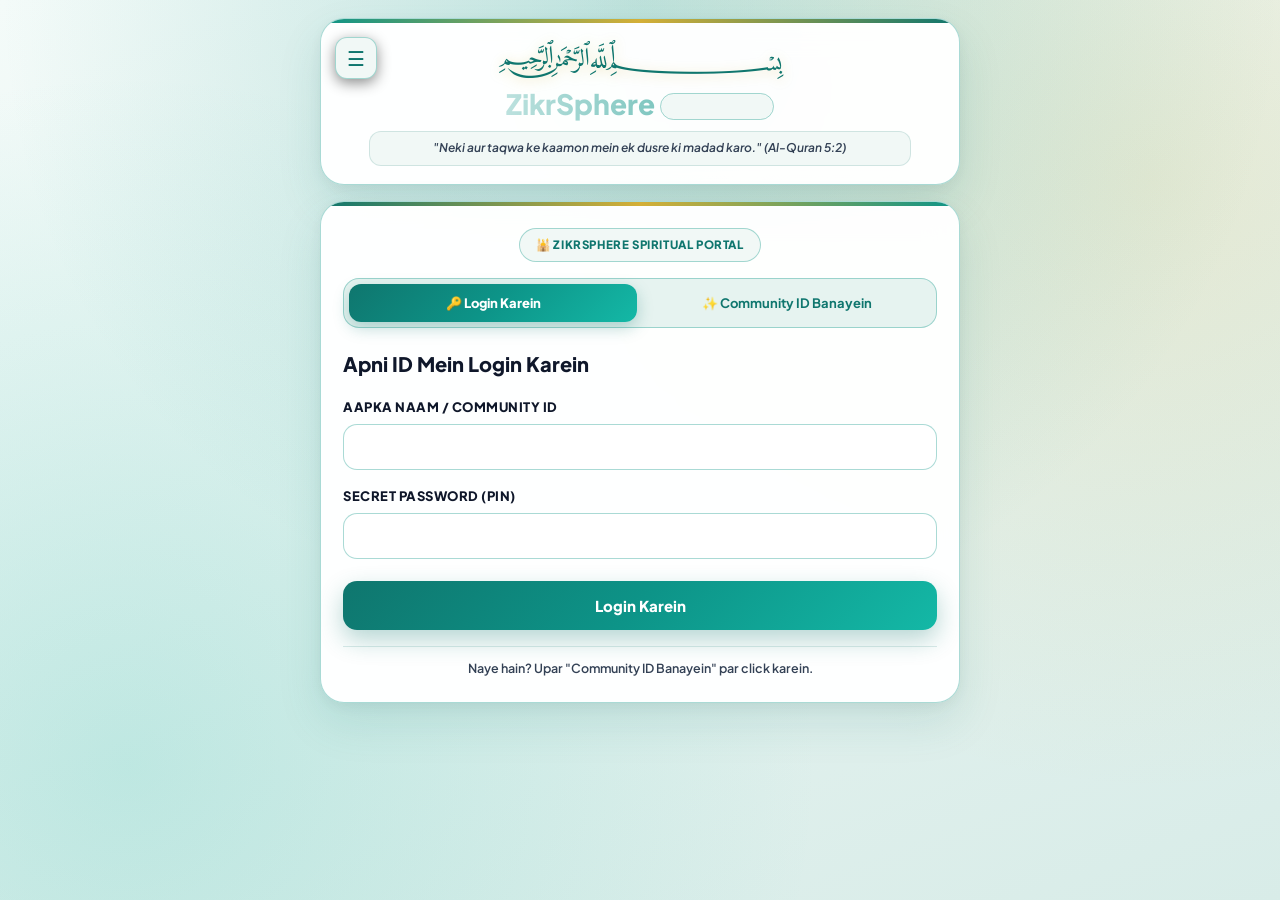
==== commit 6ef26a58: "Refactor index.html for clarity and accessibility Removed unnecessary comments and improved text con" ====
--- a/index.html
+++ b/index.html
@@ -28,10 +28,11 @@
     <meta name="theme-color" id="metaThemeColor" content="#0f766e">
     <link rel="manifest" href="manifest.json">
     
-    <title>ZikrSphere | Daily Deen & Deeds by ABBU SHAHMA, Muhammad Sibgathullah & MD FIROZ ALAM</title>
+    <title>ZikrSphere</title>
+    <meta name="application-name" content="ZikrSphere">
     <meta name="author" content="ABBU SHAHMA, Muhammad Sibgathullah, MD FIROZ ALAM">
-    <meta name="description" content="ZikrSphere | Daily Deen & Deeds - Islamic Community Tracker by ABBU SHAHMA, Muhammad Sibgathullah, and MD FIROZ ALAM.">
-    <meta name="keywords" content="ZikrSphere, abbu shahma, Muhammad Sibgathullah, MD FIROZ ALAM">
+    <meta name="description" content="ZikrSphere — Official Islamic Community Tracker for Daily Namaz, Roza & Quran by Abbu Shahma, Muhammad Sibgathullah, and MD Firoz Alam.">
+    <meta name="keywords" content="ZikrSphere, zikrsphere app, Abbu Shahma, ABBU SHAHMA ZikrSphere, Muhammad Sibgathullah, MD FIROZ ALAM, Daily Deen and Deeds">
 
     <link rel="icon" type="image/jpeg" sizes="192x192" href="https://zikrsphere.vercel.app/logo.jpg">
     <link rel="apple-touch-icon" href="https://zikrsphere.vercel.app/logo.jpg">
@@ -39,13 +40,13 @@
     <link href="https://fonts.googleapis.com/css2?family=Amiri:wght@400;700&family=JetBrains+Mono:wght@600;700;800&family=Noto+Nastaliq+Urdu:wght@400;700&family=Noto+Sans+Devanagari:wght@400;600;700&family=Plus+Jakarta+Sans:wght@400;500;600;700;800&display=swap" rel="stylesheet">
     <link rel="stylesheet" href="style.css">
 
-    <!-- ✨ 5-THEME ENGINE + ULTRA-ATTRACTIVE NOOR WHITE LOGIN PAGE & SOFT PASTEL CARDS -->
+    <!-- ✨ 5-THEME ENGINE + HIGH-CONTRAST TEXT FIX FOR NOOR WHITE -->
     <style>
       /* ==========================================================================
          1. 5 SWITCHABLE COLOR THEMES (IN SETTINGS)
          ========================================================================== */
 
-      /* THEME 1: 🕊️ NOOR WHITE (ROYAL PEARL WHITE, MOSQUE TEAL & WARM GOLD ACCENTS) */
+      /* THEME 1: 🕊️ NOOR WHITE (ROYAL PEARL WHITE & MOSQUE TEAL) */
       body,
       body.theme-noor {
         --bg-deep: #e6f2f0 !important;
@@ -54,24 +55,23 @@
           radial-gradient(circle at 90% 20%, rgba(212, 175, 55, 0.16) 0%, transparent 45%),
           radial-gradient(circle at 10% 85%, rgba(20, 184, 166, 0.18) 0%, transparent 50%),
           linear-gradient(160deg, #f4fbf9 0%, #e6f3f0 50%, #d8ece8 100%) !important;
-        --bg-card: rgba(255, 255, 255, 0.96) !important;
+        --bg-card: rgba(255, 255, 255, 0.97) !important;
         --bg-subcard: #f1f8f6 !important;
-        --bg-input: #f8fcfb !important;
+        --bg-input: #ffffff !important;
         --gold: #0f766e !important;
         --gold-light: #0d9488 !important;
         --emerald-bright: #0d9488 !important;
         --text-main: #0f172a !important;
-        --text-muted: #475569 !important;
-        --border-gold: rgba(13, 148, 136, 0.32) !important;
-        --border-subtle: rgba(15, 118, 110, 0.14) !important;
-        --card-shadow: 0 20px 45px rgba(15, 118, 110, 0.14), 0 4px 16px rgba(15, 23, 42, 0.06) !important;
+        --text-muted: #334155 !important;
+        --border-gold: rgba(13, 148, 136, 0.35) !important;
+        --border-subtle: rgba(15, 118, 110, 0.15) !important;
+        --card-shadow: 0 20px 45px rgba(15, 118, 110, 0.12), 0 4px 16px rgba(15, 23, 42, 0.06) !important;
         --btn-grad: linear-gradient(135deg, #0f766e 0%, #0d9488 50%, #14b8a6 100%) !important;
         --btn-text: #ffffff !important;
         --nav-bg: rgba(255, 255, 255, 0.96) !important;
         --tabs-bg: #e6f3f0 !important;
         --tab-inactive: #0f766e !important;
 
-        /* Soft Pastel Card Tokens */
         --nahi-bg: linear-gradient(135deg, #fff5f5 0%, #fee2e2 100%);
         --nahi-border: #fca5a5;
         --nahi-accent: #ef4444;
@@ -94,9 +94,7 @@
       /* THEME 2: 👑 WHITE & GOLD */
       body.theme-whitegold {
         --bg-deep: #f9f3e6 !important;
-        --bg-body-grad:
-          radial-gradient(circle at 50% 0%, rgba(212, 175, 55, 0.28) 0%, transparent 60%),
-          linear-gradient(145deg, #fffdf9 0%, #f7efe0 50%, #efe2c9 100%) !important;
+        --bg-body-grad: radial-gradient(circle at 50% 0%, rgba(212, 175, 55, 0.28) 0%, transparent 60%), linear-gradient(145deg, #fffdf9 0%, #f7efe0 50%, #efe2c9 100%) !important;
         --bg-card: rgba(255, 255, 255, 0.97) !important;
         --bg-subcard: #faf3e4 !important;
         --bg-input: #fffdf9 !important;
@@ -104,7 +102,7 @@
         --gold-light: #d97706 !important;
         --emerald-bright: #0f766e !important;
         --text-main: #1e293b !important;
-        --text-muted: #64748b !important;
+        --text-muted: #475569 !important;
         --border-gold: rgba(212, 175, 55, 0.5) !important;
         --border-subtle: rgba(180, 125, 18, 0.16) !important;
         --card-shadow: 0 18px 42px rgba(180, 134, 24, 0.16) !important;
@@ -254,7 +252,7 @@
       }
 
       /* ==========================================================================
-         2. GLOBAL LAYOUT & HEADER
+         2. GLOBAL LAYOUT & HEADER TEXT CONTRAST FIX
          ========================================================================== */
       body {
         background: var(--bg-body-grad) !important;
@@ -281,7 +279,6 @@
         position: relative !important;
         overflow: hidden !important;
       }
-      /* Decorative Royal Top Accent Line on Header */
       header::before {
         content: '';
         position: absolute;
@@ -296,7 +293,6 @@
         color: var(--gold) !important;
         font-size: 25px !important;
         margin-bottom: 4px !important;
-        text-shadow: none !important;
       }
       header h1 {
         font-family: 'Plus Jakarta Sans', sans-serif !important;
@@ -304,7 +300,6 @@
         font-weight: 800 !important;
         color: var(--text-main) !important;
         margin: 2px 0 6px 0 !important;
-        letter-spacing: -0.3px !important;
       }
       header h1 .cyan-italic {
         display: inline !important;
@@ -316,7 +311,6 @@
         padding: 3px 10px !important;
         border-radius: 99px !important;
         vertical-align: middle !important;
-        letter-spacing: 0.6px !important;
         text-transform: uppercase !important;
       }
 
@@ -332,7 +326,7 @@
         font-family: 'JetBrains Mono', monospace;
         font-size: 13px;
         font-weight: 800;
-        color: var(--gold);
+        color: var(--text-main);
         background: var(--bg-subcard);
         border: 1px solid var(--border-gold);
         padding: 4px 12px;
@@ -345,8 +339,6 @@
         font-size: 12px !important;
         font-weight: 700 !important;
         padding: 4px 12px !important;
-        margin: 0 !important;
-        box-shadow: none !important;
       }
       .ayah-box {
         background: var(--bg-subcard) !important;
@@ -363,7 +355,6 @@
         background: var(--bg-subcard) !important;
         border: 1.5px solid var(--border-gold) !important;
         color: var(--gold) !important;
-        box-shadow: none !important;
       }
       .supreme-admin-pill {
         background: var(--bg-subcard) !important;
@@ -374,7 +365,7 @@
       }
 
       /* ==========================================================================
-         3. ✨ ULTRA-ATTRACTIVE LOGIN / REGISTER PAGE (#authCard) REDESIGN
+         3. ✨ ULTRA-ATTRACTIVE LOGIN / REGISTER CARD (#authCard)
          ========================================================================== */
       #authCard {
         position: relative !important;
@@ -392,7 +383,6 @@
         background: linear-gradient(90deg, #0f766e 0%, #d4af37 50%, #0d9488 100%);
       }
 
-      /* New Royal Welcome Banner inside Login Card */
       .auth-welcome-badge {
         display: flex;
         align-items: center;
@@ -409,10 +399,8 @@
         border-radius: 99px;
         width: fit-content;
         margin: 0 auto 16px auto;
-        box-shadow: 0 4px 12px rgba(15, 118, 110, 0.08);
-      }
-
-      /* Fixed Login/Register Segmented Tabs (No More Dark Box on White Card!) */
+      }
+
       #authCard .tabs {
         display: flex !important;
         gap: 6px !important;
@@ -441,14 +429,12 @@
         box-shadow: 0 6px 16px rgba(15, 118, 110, 0.28) !important;
       }
 
-      /* High-Contrast Login Heading & Form Labels */
       #authTitle {
         color: var(--text-main) !important;
         font-size: 20px !important;
         font-weight: 800 !important;
         text-align: center !important;
         margin: 4px 0 18px 0 !important;
-        letter-spacing: -0.3px !important;
       }
       #authCard .form-group {
         margin-bottom: 16px !important;
@@ -471,8 +457,6 @@
         border: 1.5px solid var(--border-gold) !important;
         color: var(--text-main) !important;
         border-radius: 14px !important;
-        box-shadow: inset 0 2px 4px rgba(15, 23, 42, 0.03) !important;
-        transition: all 0.2s ease !important;
       }
       #authCard input[type="text"]:focus,
       #authCard input[type="password"]:focus {
@@ -481,7 +465,6 @@
         outline: none !important;
       }
 
-      /* Photo Upload Button & Help Text on Login Card */
       #authCard .file-upload-btn {
         background: var(--bg-subcard) !important;
         border: 1.5px dashed var(--gold) !important;
@@ -495,7 +478,6 @@
         margin-top: 6px !important;
         padding: 15px !important;
         font-size: 15px !important;
-        letter-spacing: 0.3px !important;
         box-shadow: 0 10px 24px rgba(15, 118, 110, 0.3) !important;
       }
       #authHelp {
@@ -519,13 +501,11 @@
         padding: 18px 16px;
         margin-bottom: 14px;
         text-align: center;
-        box-shadow: 0 10px 25px rgba(15, 118, 110, 0.2);
       }
       .home-hero-time {
         font-family: 'Plus Jakarta Sans', sans-serif;
         font-size: clamp(28px, 7vw, 38px);
         font-weight: 800;
-        letter-spacing: -0.5px;
         color: #ffffff;
         line-height: 1.1;
       }
@@ -560,8 +540,6 @@
         padding: 12px 14px !important;
         margin-bottom: 10px !important;
         cursor: pointer !important;
-        transition: all 0.22s ease !important;
-        box-shadow: none !important;
       }
       #sectionHome .guide-box h3 {
         margin: 0 !important;
@@ -582,7 +560,6 @@
         background: rgba(15, 118, 110, 0.12);
         padding: 2px 8px;
         border-radius: 99px;
-        flex-shrink: 0;
       }
       #sectionHome .guide-box.open h3 {
         margin-bottom: 10px !important;
@@ -600,22 +577,9 @@
         display: block !important;
         color: var(--text-main) !important;
       }
-      #sectionHome .guide-box.open .rakat-grid {
-        display: flex !important;
-        flex-wrap: wrap !important;
-        gap: 6px !important;
-        margin-top: 8px !important;
-      }
-      .rakat-pill, .badge-chip {
-        background: rgba(15, 118, 110, 0.12) !important;
-        border: 1px solid var(--gold) !important;
-        color: var(--gold) !important;
-        font-weight: 700 !important;
-        border-radius: 8px !important;
-      }
 
       /* ==========================================================================
-         5. SOFT, SUBTLE & ELEGANT NAMAZ CARDS (PASTEL TINTS)
+         5. SOFT PASTEL NAMAZ CARDS
          ========================================================================== */
       #sectionTracker h2, #sectionHome h2, #sectionDashboard h2, #sectionRecords h2 {
         font-size: 16px !important;
@@ -642,8 +606,6 @@
         border-left: 4.5px solid var(--nahi-accent) !important;
         border-radius: 16px !important;
         padding: 13px 14px !important;
-        box-shadow: 0 4px 14px rgba(239, 68, 68, 0.08) !important;
-        transition: all 0.22s ease !important;
       }
       .namaz-card label {
         display: flex !important;
@@ -653,7 +615,6 @@
         font-size: 13.5px !important;
         font-weight: 800 !important;
         color: var(--nahi-text) !important;
-        text-shadow: none !important;
       }
       .namaz-card .arabic-text {
         font-family: 'Amiri', serif !important;
@@ -675,75 +636,33 @@
         border: 1.5px solid var(--nahi-border) !important;
         color: var(--nahi-text) !important;
         border-radius: 10px !important;
-        cursor: pointer !important;
-        box-shadow: none !important;
       }
 
       .namaz-card.status-ada {
         background: var(--ada-bg) !important;
         border: 1.5px solid var(--ada-border) !important;
         border-left: 4.5px solid var(--ada-accent) !important;
-        box-shadow: 0 5px 16px rgba(16, 185, 129, 0.12) !important;
-      }
-      .namaz-card.status-ada label {
-        color: var(--ada-text) !important;
-      }
-      .namaz-card.status-ada .arabic-text {
-        color: var(--ada-text) !important;
-        background: rgba(16, 185, 129, 0.12) !important;
-        border-color: var(--ada-border) !important;
-      }
-      .namaz-card.status-ada .modern-select {
-        background: var(--ada-sel-bg) !important;
-        border: 1.5px solid var(--ada-border) !important;
-        color: var(--ada-text) !important;
-        box-shadow: none !important;
-      }
+      }
+      .namaz-card.status-ada label { color: var(--ada-text) !important; }
+      .namaz-card.status-ada .arabic-text { color: var(--ada-text) !important; background: rgba(16, 185, 129, 0.12) !important; border-color: var(--ada-border) !important; }
+      .namaz-card.status-ada .modern-select { background: var(--ada-sel-bg) !important; border: 1.5px solid var(--ada-border) !important; color: var(--ada-text) !important; }
 
       .namaz-card.status-qaza {
         background: var(--qaza-bg) !important;
         border: 1.5px solid var(--qaza-border) !important;
         border-left: 4.5px solid var(--qaza-accent) !important;
-        box-shadow: 0 5px 16px rgba(245, 158, 11, 0.12) !important;
-      }
-      .namaz-card.status-qaza label {
-        color: var(--qaza-text) !important;
-      }
-      .namaz-card.status-qaza .arabic-text {
-        color: var(--qaza-text) !important;
-        background: rgba(245, 158, 11, 0.14) !important;
-        border-color: var(--qaza-border) !important;
-      }
-      .namaz-card.status-qaza .modern-select {
-        background: var(--qaza-sel-bg) !important;
-        border: 1.5px solid var(--qaza-border) !important;
-        color: var(--qaza-text) !important;
-        box-shadow: none !important;
-      }
-
-      select option,
-      select optgroup,
-      .modern-select option,
-      .modern-select optgroup {
+      }
+      .namaz-card.status-qaza label { color: var(--qaza-text) !important; }
+      .namaz-card.status-qaza .arabic-text { color: var(--qaza-text) !important; background: rgba(245, 158, 11, 0.14) !important; border-color: var(--qaza-border) !important; }
+      .namaz-card.status-qaza .modern-select { background: var(--qaza-sel-bg) !important; border: 1.5px solid var(--qaza-border) !important; color: var(--qaza-text) !important; }
+
+      select option, select optgroup, .modern-select option, .modern-select optgroup {
         background-color: #ffffff !important;
         color: #065f46 !important;
         font-weight: 700 !important;
         padding: 10px !important;
       }
-      select option[value="Nahi"], .modern-select option[value="Nahi"] {
-        background-color: #fff5f5 !important;
-        color: #b91c1c !important;
-      }
-      select option[value="Ada"], select option[value="Rakha"], .modern-select option[value="Ada"], .modern-select option[value="Rakha"] {
-        background-color: #f0fdf4 !important;
-        color: #047857 !important;
-      }
-      select option[value="Qaza"], .modern-select option[value="Qaza"] {
-        background-color: #fffbeb !important;
-        color: #b45309 !important;
-      }
-
-      /* General UI Elements */
+
       .progress-container, .admin-sub-box, .aamal-stat-card, .detailed-record-card, .leaderboard-item, .settings-sub-box, .panel-inner-card, .admin-stat-box {
         background: var(--bg-subcard) !important;
         border: 1px solid var(--border-gold) !important;
@@ -765,7 +684,6 @@
         border: 1.5px solid #6ee7b7 !important;
         color: #065f46 !important;
         font-weight: 800 !important;
-        box-shadow: 0 4px 12px rgba(16, 185, 129, 0.12) !important;
       }
 
       input[type="text"], input[type="password"], input[type="date"], textarea {
@@ -827,7 +745,7 @@
             </div>
 
             <div class="drawer-menu-list">
-                <!-- MENU 1: SETTINGS (WITH 5 COLOR THEMES) -->
+                <!-- MENU 1: SETTINGS -->
                 <button type="button" class="drawer-nav-item" id="btnMenuSettings" onclick="toggleDrawerPanel('panelSettings', 'btnMenuSettings')">
                     <span id="t_menuSettingsBtn">⚙️ Settings & Account</span>
                     <span class="chevron-icon">▾</span>
@@ -835,11 +753,10 @@
                 <div id="panelSettings" class="drawer-panel">
                     <div class="panel-inner-card settings-spacious-wrap">
                         
-                        <!-- 🎨 5-COLOR THEME SWITCHER IN SETTINGS -->
                         <div class="settings-sub-box">
                             <div class="settings-box-title" style="color: var(--gold); font-weight: 800; margin-bottom: 8px;">🎨 Website Color Theme Chunein:</div>
                             <div class="settings-lang-grid">
-                                <button type="button" class="lang-btn theme-btn active" id="themeBtn-noor" onclick="setZikrTheme('noor')" style="grid-column: span 2;">🕊️ Noor White (Royal Mosque Pearl)</button>
+                                <button type="button" class="lang-btn theme-btn active" id="themeBtn-noor" onclick="setZikrTheme('noor')" style="grid-column: span 2;">🕊️ Noor White (Royal Pearl)</button>
                                 <button type="button" class="lang-btn theme-btn" id="themeBtn-whitegold" onclick="setZikrTheme('whitegold')">👑 White & Gold</button>
                                 <button type="button" class="lang-btn theme-btn" id="themeBtn-neon" onclick="setZikrTheme('neon')">🕌 Neon Aqua</button>
                                 <button type="button" class="lang-btn theme-btn" id="themeBtn-emerald" onclick="setZikrTheme('emerald')">🌿 Pure Green</button>
@@ -1013,7 +930,7 @@
             <div class="notif-popup-list" id="notifListBox"></div>
         </div>
 
-        <!-- ✨ REDESIGNED LUXURY LOGIN / REGISTER CARD -->
+        <!-- ✨ HIGH-CONTRAST LUXURY LOGIN CARD -->
         <div class="card" id="authCard">
             <div class="auth-welcome-badge">🕌 ZikrSphere Spiritual Portal</div>
             <div class="tabs">
@@ -1067,7 +984,7 @@
                 <div class="guide-box" id="homeBoxTarawih" onclick="this.classList.toggle('open')"></div>
             </div>
 
-            <!-- INNER REPORT PAGE (SOFT PASTEL RED / GREEN / YELLOW CARDS) -->
+            <!-- INNER REPORT PAGE -->
             <div id="sectionTracker">
                 <div class="progress-container">
                     <div class="progress-header">
@@ -1291,7 +1208,7 @@
     <script src="leaderboard-records.js"></script>
     <script src="admin-quran.js"></script>
 
-    <!-- 🎨 5-THEME ENGINE + LIVE CLOCK + SOFT PASTEL CARD SYNC -->
+    <!-- 🎨 5-THEME ENGINE + LIVE CLOCK + TEXT CONTRAST SYNC -->
     <script>
       function setZikrTheme(themeName) {
         const validThemes = ['noor', 'whitegold', 'cosmic', 'neon', 'emerald'];
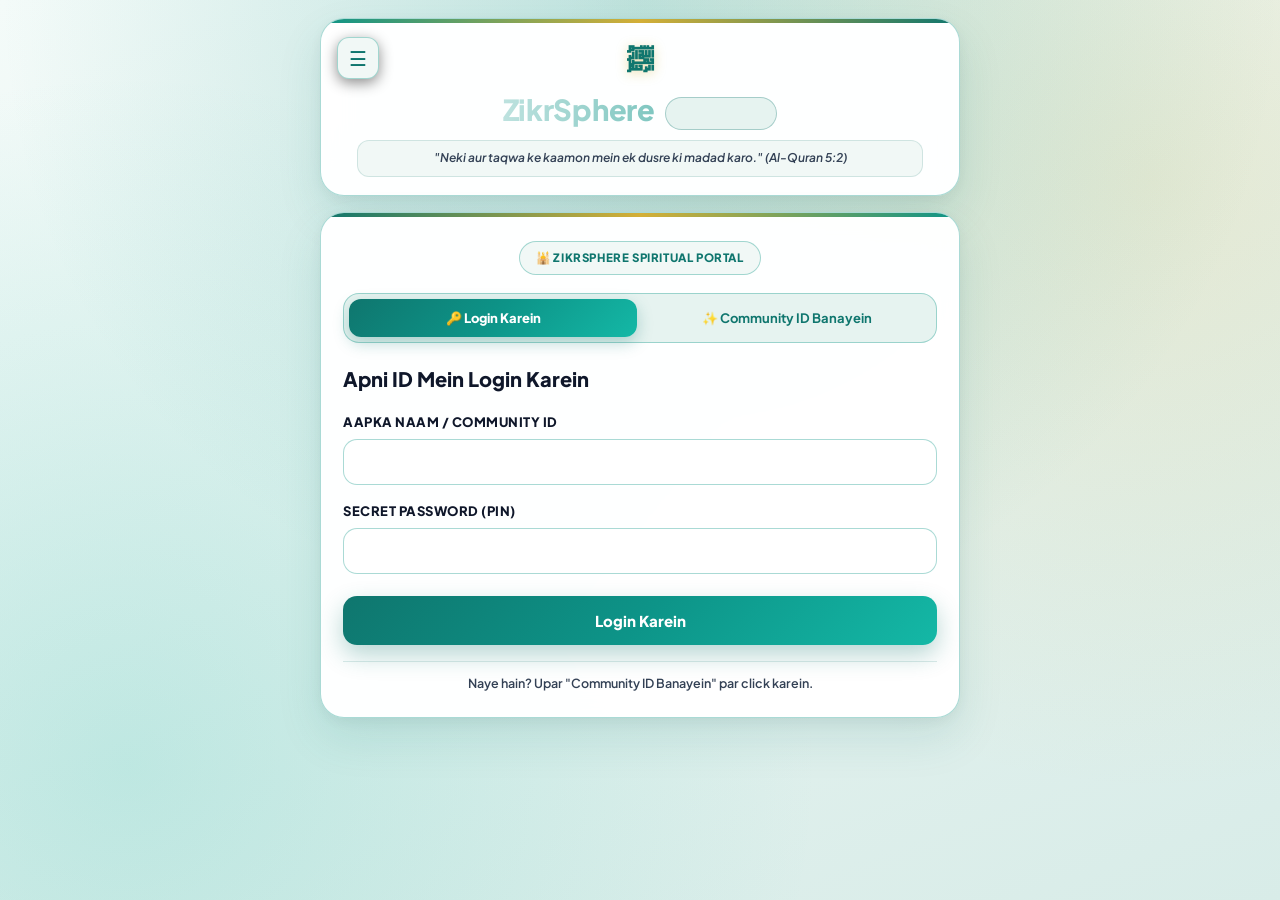
==== commit 08065ca7: "Update theme engine comments and styling adjustments" ====
--- a/index.html
+++ b/index.html
@@ -40,13 +40,13 @@
     <link href="https://fonts.googleapis.com/css2?family=Amiri:wght@400;700&family=JetBrains+Mono:wght@600;700;800&family=Noto+Nastaliq+Urdu:wght@400;700&family=Noto+Sans+Devanagari:wght@400;600;700&family=Plus+Jakarta+Sans:wght@400;500;600;700;800&display=swap" rel="stylesheet">
     <link rel="stylesheet" href="style.css">
 
-    <!-- ✨ 5-THEME ENGINE + HIGH-CONTRAST TEXT FIX FOR NOOR WHITE -->
+    <!-- ✨ 5-THEME ENGINE + 100% VISIBLE HEADER & LOGIN FIX -->
     <style>
       /* ==========================================================================
-         1. 5 SWITCHABLE COLOR THEMES (IN SETTINGS)
+         1. 5 SWITCHABLE COLOR THEMES
          ========================================================================== */
 
-      /* THEME 1: 🕊️ NOOR WHITE (ROYAL PEARL WHITE & MOSQUE TEAL) */
+      /* THEME 1: 🕊️ NOOR WHITE */
       body,
       body.theme-noor {
         --bg-deep: #e6f2f0 !important;
@@ -55,7 +55,7 @@
           radial-gradient(circle at 90% 20%, rgba(212, 175, 55, 0.16) 0%, transparent 45%),
           radial-gradient(circle at 10% 85%, rgba(20, 184, 166, 0.18) 0%, transparent 50%),
           linear-gradient(160deg, #f4fbf9 0%, #e6f3f0 50%, #d8ece8 100%) !important;
-        --bg-card: rgba(255, 255, 255, 0.97) !important;
+        --bg-card: rgba(255, 255, 255, 0.98) !important;
         --bg-subcard: #f1f8f6 !important;
         --bg-input: #ffffff !important;
         --gold: #0f766e !important;
@@ -95,7 +95,7 @@
       body.theme-whitegold {
         --bg-deep: #f9f3e6 !important;
         --bg-body-grad: radial-gradient(circle at 50% 0%, rgba(212, 175, 55, 0.28) 0%, transparent 60%), linear-gradient(145deg, #fffdf9 0%, #f7efe0 50%, #efe2c9 100%) !important;
-        --bg-card: rgba(255, 255, 255, 0.97) !important;
+        --bg-card: rgba(255, 255, 255, 0.98) !important;
         --bg-subcard: #faf3e4 !important;
         --bg-input: #fffdf9 !important;
         --gold: #b47d12 !important;
@@ -252,7 +252,7 @@
       }
 
       /* ==========================================================================
-         2. GLOBAL LAYOUT & HEADER TEXT CONTRAST FIX
+         2. GLOBAL LAYOUT & 100% VISIBLE HEADER TEXT FIX
          ========================================================================== */
       body {
         background: var(--bg-body-grad) !important;
@@ -274,10 +274,11 @@
       }
 
       header {
-        padding: 20px 18px 18px 18px !important;
+        padding: 22px 18px 18px 18px !important;
         margin-bottom: 16px !important;
         position: relative !important;
         overflow: hidden !important;
+        text-align: center !important;
       }
       header::before {
         content: '';
@@ -290,28 +291,38 @@
       }
 
       .bismillah {
-        color: var(--gold) !important;
-        font-size: 25px !important;
-        margin-bottom: 4px !important;
-      }
+        color: #0f766e !important;
+        font-size: 26px !important;
+        font-weight: 700 !important;
+        margin-bottom: 6px !important;
+        display: block !important;
+      }
+      body.theme-whitegold .bismillah { color: #b47d12 !important; }
+      body.theme-cosmic .bismillah { color: #38bdf8 !important; }
+      body.theme-neon .bismillah { color: #00f5d4 !important; }
+      body.theme-emerald .bismillah { color: #fde047 !important; }
+
       header h1 {
         font-family: 'Plus Jakarta Sans', sans-serif !important;
-        font-size: clamp(22px, 5.2vw, 28px) !important;
+        font-size: clamp(23px, 5.5vw, 29px) !important;
         font-weight: 800 !important;
         color: var(--text-main) !important;
-        margin: 2px 0 6px 0 !important;
+        margin: 4px 0 8px 0 !important;
+        letter-spacing: -0.3px !important;
+        display: block !important;
       }
       header h1 .cyan-italic {
-        display: inline !important;
-        font-size: 0.56em !important;
+        display: inline-block !important;
+        font-size: 0.55em !important;
         font-weight: 800 !important;
-        color: var(--gold) !important;
-        background: var(--bg-subcard) !important;
-        border: 1px solid var(--border-gold) !important;
+        color: #0f766e !important;
+        background: #e6f3f0 !important;
+        border: 1px solid rgba(15, 118, 110, 0.3) !important;
         padding: 3px 10px !important;
         border-radius: 99px !important;
         vertical-align: middle !important;
         text-transform: uppercase !important;
+        margin-left: 6px !important;
       }
 
       .clean-header-meta {
@@ -320,7 +331,7 @@
         align-items: center;
         flex-wrap: wrap;
         gap: 8px;
-        margin-top: 8px;
+        margin-top: 10px;
       }
       .live-clock-pill {
         font-family: 'JetBrains Mono', monospace;
@@ -346,22 +357,30 @@
         color: var(--text-muted) !important;
         font-size: 12px !important;
         font-weight: 600 !important;
-        padding: 7px 14px !important;
+        padding: 8px 14px !important;
         border-radius: 12px !important;
-        margin: 6px auto 0 auto !important;
+        margin: 8px auto 0 auto !important;
+        max-width: 94%;
       }
 
       .menu-toggle-btn, .notif-bell-btn {
         background: var(--bg-subcard) !important;
         border: 1.5px solid var(--border-gold) !important;
         color: var(--gold) !important;
-      }
+        position: absolute !important;
+        top: 18px !important;
+      }
+      .menu-toggle-btn { left: 16px !important; }
+      .notif-bell-btn { right: 16px !important; }
+
       .supreme-admin-pill {
         background: var(--bg-subcard) !important;
         border: 1px solid var(--border-gold) !important;
         color: var(--gold) !important;
         font-size: 10px !important;
         padding: 3px 10px !important;
+        margin-bottom: 6px !important;
+        display: inline-block !important;
       }
 
       /* ==========================================================================
@@ -370,7 +389,7 @@
       #authCard {
         position: relative !important;
         overflow: hidden !important;
-        padding: 26px 22px 24px 22px !important;
+        padding: 28px 22px 24px 22px !important;
         border: 1.5px solid var(--border-gold) !important;
       }
       #authCard::before {
@@ -398,7 +417,7 @@
         padding: 7px 16px;
         border-radius: 99px;
         width: fit-content;
-        margin: 0 auto 16px auto;
+        margin: 0 auto 18px auto;
       }
 
       #authCard .tabs {
@@ -1208,7 +1227,7 @@
     <script src="leaderboard-records.js"></script>
     <script src="admin-quran.js"></script>
 
-    <!-- 🎨 5-THEME ENGINE + LIVE CLOCK + TEXT CONTRAST SYNC -->
+    <!-- 🎨 5-THEME ENGINE + LIVE CLOCK + VISIBILITY SYNC -->
     <script>
       function setZikrTheme(themeName) {
         const validThemes = ['noor', 'whitegold', 'cosmic', 'neon', 'emerald'];
